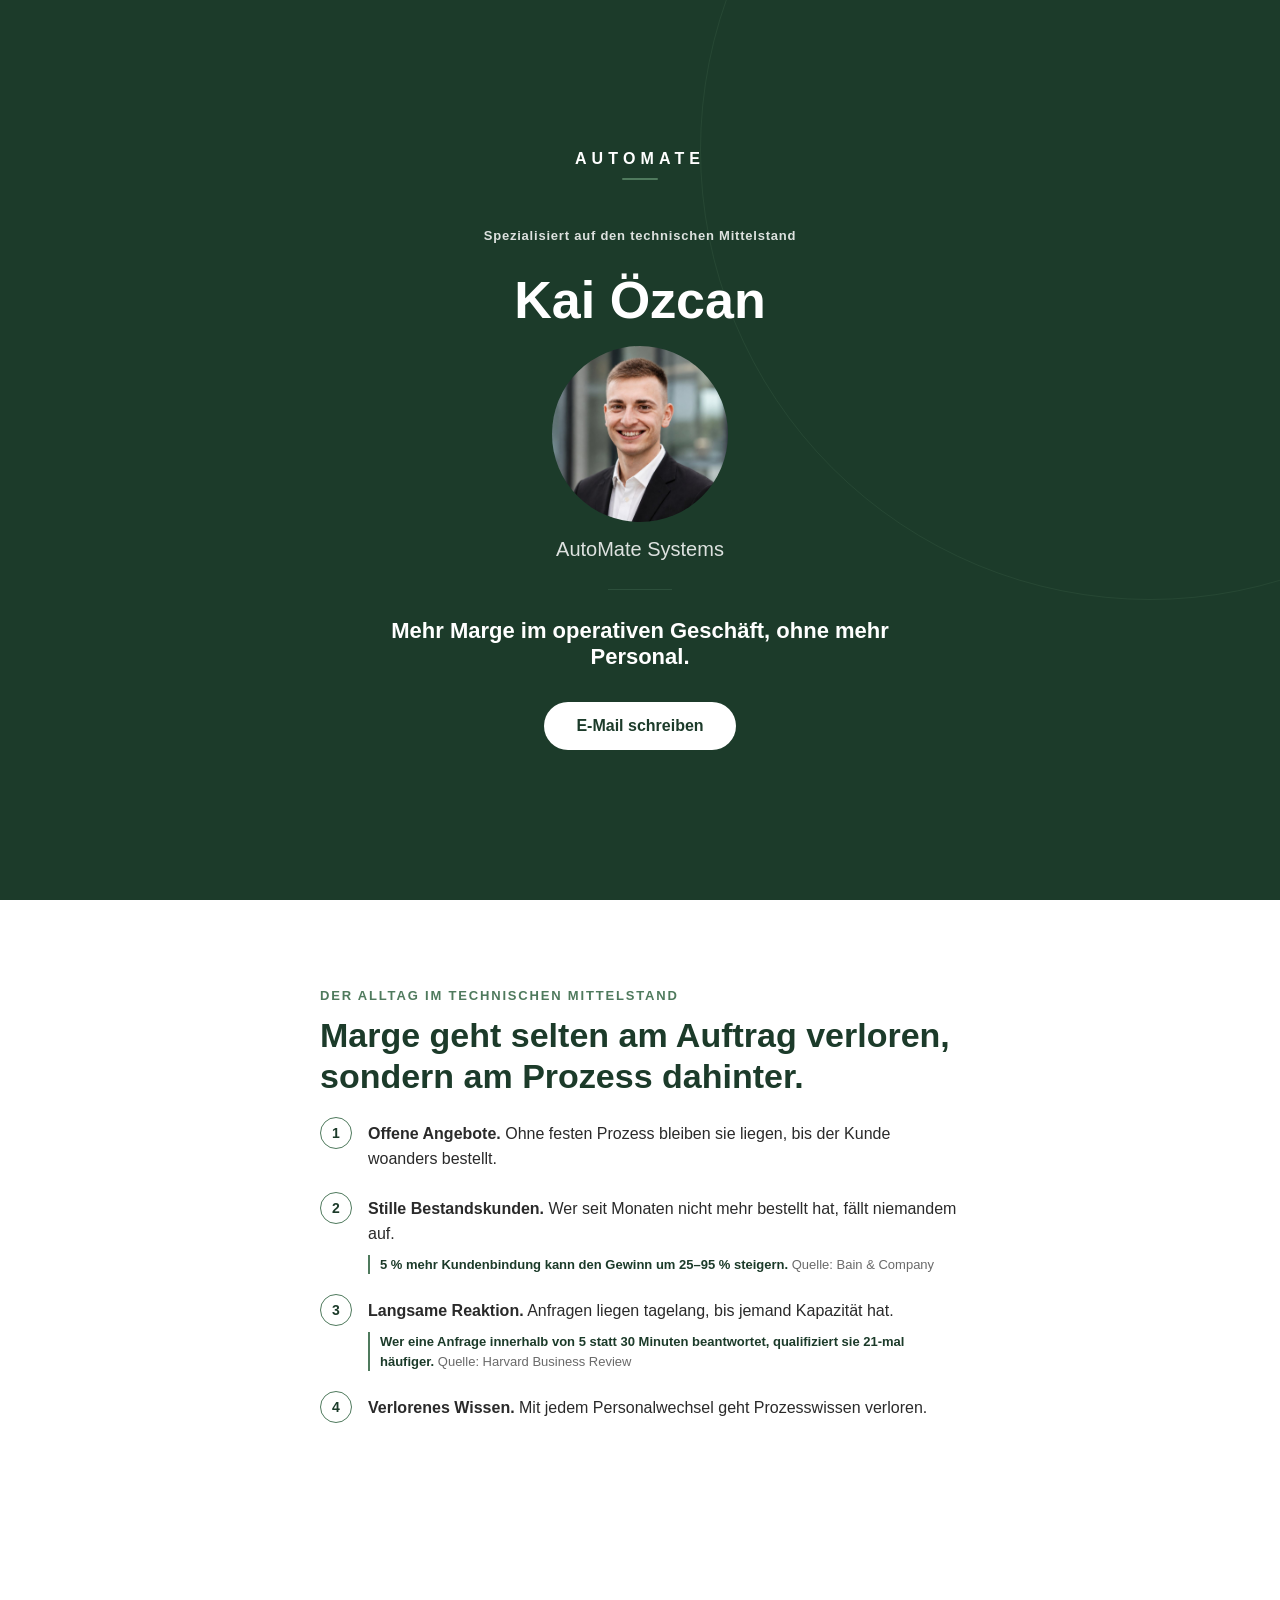
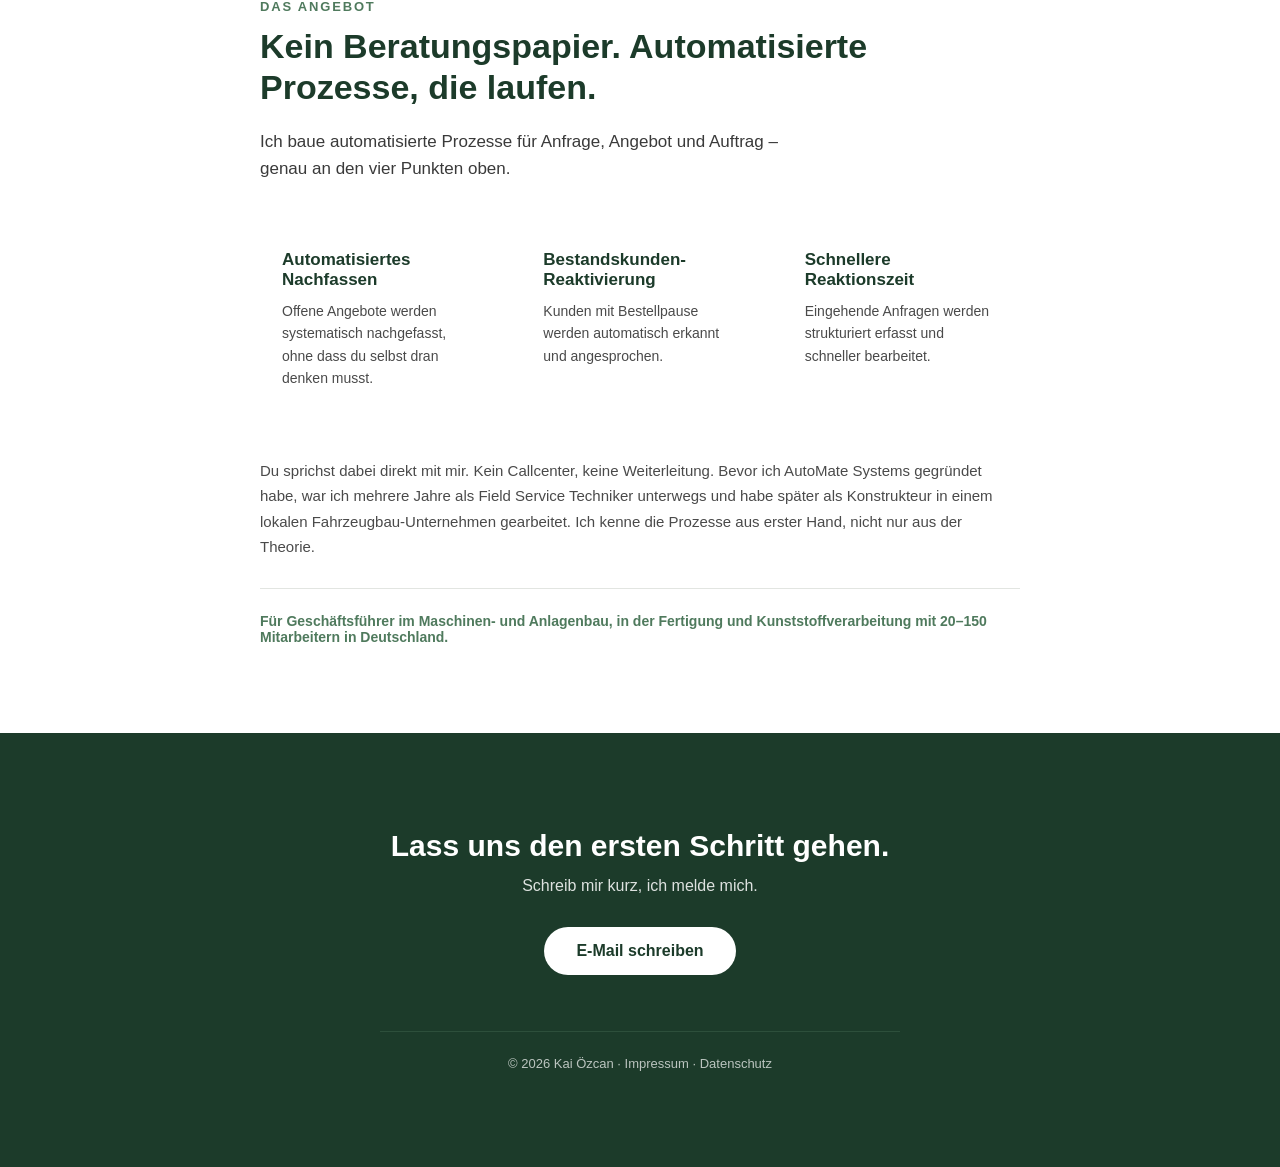
==== index.html @ d3dd34f7 "Add files via upload" ====
<!DOCTYPE html>
<html lang="de">
<head>
<meta charset="UTF-8">
<meta name="viewport" content="width=device-width, initial-scale=1.0">
<title>AutoMate Systems – Mehr Marge im operativen Geschäft, ohne mehr Personal</title>
<meta name="description" content="Automatisierte Anfrage- und Angebotsprozesse für den technischen Mittelstand. Mehr Aufträge aus Bestandskunden und Servicegeschäft, ohne zusätzliches Personal.">
<link rel="stylesheet" href="style.css">
</head>
<body>

  <section class="hero">
    <div class="ring" aria-hidden="true"></div>
    <div class="container">
      <div class="inner">
        <div class="logoBlock">
          <span class="logoText">AUTOMATE</span>
          <span class="logoLine"></span>
        </div>

        <p class="heroEyebrow">Spezialisiert auf den technischen Mittelstand</p>

        <div class="profileBlock">
          <h1 class="name">Kai Özcan</h1>
          <img class="photo" src="assets/kai-oezcan.jpg" alt="Kai Özcan">
          <p class="role">AutoMate Systems</p>
        </div>

        <div class="divider" aria-hidden="true"></div>

        <div class="claimBlock">
          <h2 class="claimTitle">Mehr Marge im operativen Geschäft, ohne mehr Personal.</h2>
        </div>

        <div class="ctaRow">
          <a class="btn" href="mailto:kai@automate-systems.de">E-Mail schreiben</a>
        </div>
      </div>
    </div>
    <span class="scrollCue" aria-hidden="true"></span>
  </section>

  <section class="section section-light reveal">
    <div class="sectionInner narrow">
      <p class="eyebrow">Der Alltag im technischen Mittelstand</p>
      <h2 class="sectionTitle">Marge geht selten am Auftrag verloren, sondern am Prozess dahinter.</h2>
      <ul class="painList">
        <li class="painItem">
          <span class="painNum" aria-hidden="true">1</span>
          <span class="painText"><strong>Offene Angebote.</strong> Ohne festen Prozess bleiben sie liegen, bis der Kunde woanders bestellt.</span>
        </li>
        <li class="painItem">
          <span class="painNum" aria-hidden="true">2</span>
          <span class="painText">
            <strong>Stille Bestandskunden.</strong> Wer seit Monaten nicht mehr bestellt hat, fällt niemandem auf.
            <span class="painStat">5 % mehr Kundenbindung kann den Gewinn um 25–95 % steigern. <span class="painSource">Quelle: Bain &amp; Company</span></span>
          </span>
        </li>
        <li class="painItem">
          <span class="painNum" aria-hidden="true">3</span>
          <span class="painText">
            <strong>Langsame Reaktion.</strong> Anfragen liegen tagelang, bis jemand Kapazität hat.
            <span class="painStat">Wer eine Anfrage innerhalb von 5 statt 30 Minuten beantwortet, qualifiziert sie 21-mal häufiger. <span class="painSource">Quelle: Harvard Business Review</span></span>
          </span>
        </li>
        <li class="painItem">
          <span class="painNum" aria-hidden="true">4</span>
          <span class="painText"><strong>Verlorenes Wissen.</strong> Mit jedem Personalwechsel geht Prozesswissen verloren.</span>
        </li>
      </ul>
    </div>
  </section>

  <section class="section section-white reveal">
    <div class="sectionInner">
      <p class="eyebrow">Das Angebot</p>
      <h2 class="sectionTitle">Kein Beratungspapier. Automatisierte Prozesse, die laufen.</h2>
      <p class="sectionIntro">Ich baue automatisierte Prozesse für Anfrage, Angebot und Auftrag – genau an den vier Punkten oben.</p>

      <div class="pillars">
        <div class="pillar">
          <h3 class="pillarTitle">Automatisiertes Nachfassen</h3>
          <p class="pillarText">Offene Angebote werden systematisch nachgefasst, ohne dass du selbst dran denken musst.</p>
        </div>
        <div class="pillar">
          <h3 class="pillarTitle">Bestandskunden-Reaktivierung</h3>
          <p class="pillarText">Kunden mit Bestellpause werden automatisch erkannt und angesprochen.</p>
        </div>
        <div class="pillar">
          <h3 class="pillarTitle">Schnellere Reaktionszeit</h3>
          <p class="pillarText">Eingehende Anfragen werden strukturiert erfasst und schneller bearbeitet.</p>
        </div>
      </div>

      <p class="aboutNote">Du sprichst dabei direkt mit mir. Kein Callcenter, keine Weiterleitung. Bevor ich AutoMate Systems gegründet habe, war ich mehrere Jahre als Field Service Techniker unterwegs und habe später als Konstrukteur in einem lokalen Fahrzeugbau-Unternehmen gearbeitet. Ich kenne die Prozesse aus erster Hand, nicht nur aus der Theorie.</p>

      <p class="qualifier">Für Geschäftsführer im Maschinen- und Anlagenbau, in der Fertigung und Kunststoffverarbeitung mit 20–150 Mitarbeitern in Deutschland.</p>
    </div>
  </section>

  <section class="closing reveal">
    <div class="closingInner">
      <h2 class="closingTitle">Lass uns den ersten Schritt gehen.</h2>
      <p class="closingText">Schreib mir kurz, ich melde mich.</p>
      <div class="ctaRow">
        <a class="btn" href="mailto:kai@automate-systems.de">E-Mail schreiben</a>
      </div>
      <div class="siteFooter">
        © 2026 Kai Özcan · <a href="impressum/">Impressum</a> · <a href="datenschutz/">Datenschutz</a>
      </div>
    </div>
  </section>

  <script>
    (function () {
      var els = document.querySelectorAll('.reveal');
      if (!('IntersectionObserver' in window) || !els.length) {
        els.forEach(function (el) { el.classList.add('is-visible'); });
        return;
      }
      var observer = new IntersectionObserver(function (entries) {
        entries.forEach(function (entry) {
          if (entry.isIntersecting) {
            entry.target.classList.add('is-visible');
            observer.unobserve(entry.target);
          }
        });
      }, { threshold: 0.15 });
      els.forEach(function (el) { observer.observe(el); });
    })();
  </script>
</body>
</html>
---- style.css ----
:root {
  --key1: #1C3B2A;
  --key2: #4F7A5D;
  --white: #FFFFFF;
  --role: #FFFFFFD9;
  --muted: #FFFFFFB3;
  --font: Arial, "Helvetica Neue", Helvetica, sans-serif;
}

* { box-sizing: border-box; }

body {
  margin: 0;
  font-family: var(--font);
  color: var(--key1);
  background: var(--white);
}

a { color: inherit; }

/* ---------- Hero (formerly .card) ---------- */
.hero {
  position: relative;
  width: 100%;
  min-height: 100vh;
  display: flex;
  flex-direction: column;
  justify-content: center;
  align-items: center;
  overflow: hidden;
  padding: 96px 24px;
  background: var(--key1);
}
.ring {
  position: absolute;
  width: 900px;
  height: 900px;
  border-radius: 50%;
  border: 1.5px solid #4F7A5D33;
  top: -300px;
  right: -320px;
  pointer-events: none;
}
.container {
  position: relative;
  width: 100%;
  max-width: 520px;
  margin: 0 auto;
  z-index: 1;
}
.inner {
  display: flex;
  flex-direction: column;
  align-items: center;
  text-align: center;
  gap: 28px;
  opacity: 0;
  transform: translateY(16px);
  animation: cardIn 0.6s ease-out forwards;
}
@keyframes cardIn {
  to { opacity: 1; transform: translateY(0); }
}
@media (prefers-reduced-motion: reduce) {
  .inner { animation: none; opacity: 1; transform: none; }
}
.logoBlock {
  display: flex;
  flex-direction: column;
  align-items: center;
  gap: 10px;
}
.logoText {
  font-weight: 700;
  font-size: 16px;
  letter-spacing: 0.32em;
  color: var(--white);
}
.logoLine {
  width: 36px;
  height: 2px;
  border-radius: 1px;
  background: var(--key2);
}
.heroEyebrow {
  margin: 20px 0 0;
  font-size: 13px;
  font-weight: 600;
  letter-spacing: 0.06em;
  color: var(--role);
}
.profileBlock {
  display: flex;
  flex-direction: column;
  align-items: center;
  gap: 16px;
}
.name {
  margin: 0;
  font-size: 52px;
  font-weight: 700;
  line-height: 1.15;
  color: var(--white);
}
.photo {
  width: 176px;
  height: 176px;
  border-radius: 50%;
  object-fit: cover;
}
.role {
  margin: 0;
  font-size: 20px;
  color: var(--role);
}
.divider {
  width: 64px;
  height: 1px;
  background: #4F7A5D55;
}
.claimBlock {
  display: flex;
  flex-direction: column;
  gap: 8px;
}
.claimTitle {
  margin: 0;
  font-size: 22px;
  font-weight: 700;
  color: var(--white);
}
.claimSub {
  margin: 0;
  font-size: 14px;
  color: var(--role);
}
.ctaRow {
  display: flex;
  gap: 14px;
  flex-wrap: wrap;
  justify-content: center;
  margin-top: 4px;
}
.btn {
  display: inline-flex;
  align-items: center;
  justify-content: center;
  gap: 8px;
  font-family: inherit;
  font-weight: 600;
  text-decoration: none;
  border-radius: 999px;
  cursor: pointer;
  padding: 15px 32px;
  font-size: 16px;
  background: var(--white);
  color: var(--key1);
  transition: opacity 0.15s ease, transform 0.15s ease;
}
.btn:hover { opacity: 0.9; transform: translateY(-1px); }

.footerRow {
  display: flex;
  align-items: center;
  gap: 8px;
  margin-top: 8px;
  flex-wrap: wrap;
  justify-content: center;
}
.footerDot { color: #FFFFFF66; font-size: 12px; }
.footerLink {
  font-size: 14px;
  color: var(--muted);
  text-decoration: none;
  letter-spacing: 0.02em;
}
.footerLink:hover { color: var(--white); text-decoration: underline; }

@media (max-width: 480px) {
  .ctaRow { flex-direction: column; width: 100%; }
  .ctaRow > * { width: 100%; }
  .photo { width: 140px; height: 140px; }
  .name { font-size: 38px; }
}

/* ---------- Scroll cue ---------- */
  position: absolute;
  bottom: 28px;
  left: 50%;
  transform: translateX(-50%);
  width: 20px;
  height: 20px;
  border-right: 2px solid #FFFFFF66;
  border-bottom: 2px solid #FFFFFF66;
  transform: translateX(-50%) rotate(45deg);
  animation: bounce 1.8s ease-in-out infinite;
}
@keyframes bounce {
  0%, 100% { margin-top: 0; }
  50% { margin-top: 10px; }
}
@media (prefers-reduced-motion: reduce) {
  .scrollCue { animation: none; }
}

/* ---------- Generic content section ---------- */
.section {
  padding: 88px 24px;
}
.section-light { background: var(--light); }
.section-white { background: var(--white); }
.sectionInner {
  max-width: 760px;
  margin: 0 auto;
}
.sectionInner.narrow { max-width: 640px; }
.eyebrow {
  font-size: 13px;
  font-weight: 700;
  letter-spacing: 0.14em;
  text-transform: uppercase;
  color: var(--key2);
  margin: 0 0 12px;
}
.sectionTitle {
  font-size: 34px;
  font-weight: 700;
  line-height: 1.2;
  color: var(--key1);
  margin: 0 0 20px;
}
.sectionIntro {
  font-size: 17px;
  line-height: 1.6;
  color: #3A3A3A;
  margin: 0 0 40px;
  max-width: 560px;
}

/* ---------- Pain list ---------- */
.painList {
  list-style: none;
  margin: 0;
  padding: 0;
  display: flex;
  flex-direction: column;
  gap: 20px;
}
.painItem {
  display: flex;
  align-items: flex-start;
  gap: 16px;
}
.painNum {
  flex: none;
  width: 32px;
  height: 32px;
  border-radius: 50%;
  border: 1.5px solid var(--key2);
  color: var(--key1);
  font-weight: 700;
  font-size: 14px;
  display: flex;
  align-items: center;
  justify-content: center;
}
.painText {
  font-size: 16px;
  line-height: 1.6;
  color: #2A2A2A;
  padding-top: 4px;
}
.painStat {
  display: block;
  margin-top: 8px;
  font-size: 13px;
  line-height: 1.5;
  color: var(--key1);
  font-weight: 600;
  border-left: 2px solid var(--key2);
  padding-left: 10px;
}
.painSource {
  font-weight: 400;
  color: #6A6A6A;
}

/* ---------- Pillars (offer) ---------- */
.pillars {
  display: grid;
  grid-template-columns: repeat(3, 1fr);
  gap: 24px;
  margin-bottom: 40px;
}
.pillar {
  background: var(--light);
  border-radius: 12px;
  padding: 28px 22px;
}
.pillarTitle {
  font-size: 17px;
  font-weight: 700;
  color: var(--key1);
  margin: 0 0 10px;
}
.pillarText {
  font-size: 14px;
  line-height: 1.6;
  color: #4A4A4A;
  margin: 0;
}
.aboutNote {
  font-size: 15px;
  line-height: 1.7;
  color: #4A4A4A;
  margin: 0 0 28px;
}
.qualifier {
  font-size: 14px;
  color: var(--key2);
  font-weight: 600;
  border-top: 1px solid #E2E5E1;
  padding-top: 24px;
  margin: 0;
}

/* ---------- Closing / contact ---------- */
.closing {
  background: var(--key1);
  padding: 96px 24px;
  text-align: center;
}
.closingInner {
  max-width: 520px;
  margin: 0 auto;
}
.closingTitle {
  font-size: 30px;
  font-weight: 700;
  color: var(--white);
  margin: 0 0 14px;
}
.closingText {
  font-size: 16px;
  color: var(--role);
  margin: 0 0 32px;
}
.siteFooter {
  margin-top: 56px;
  padding-top: 24px;
  border-top: 1px solid #4F7A5D55;
  font-size: 13px;
  color: var(--muted);
}
.siteFooter a { color: var(--muted); text-decoration: none; }
.siteFooter a:hover { color: var(--white); text-decoration: underline; }

/* ---------- Scroll reveal ---------- */
.reveal {
  opacity: 0;
  transform: translateY(24px);
  transition: opacity 0.6s ease-out, transform 0.6s ease-out;
}
.reveal.is-visible {
  opacity: 1;
  transform: translateY(0);
}
@media (prefers-reduced-motion: reduce) {
  .reveal { opacity: 1; transform: none; transition: none; }
}

@media (max-width: 720px) {
  .pillars { grid-template-columns: 1fr; }
}
@media (max-width: 480px) {
  .hero { padding: 64px 20px; }
  .section { padding: 64px 20px; }
  .closing { padding: 72px 20px; }
  .sectionTitle { font-size: 26px; }
  .closingTitle { font-size: 24px; }
}
.legalPage {
  max-width: 720px;
  margin: 0 auto;
  padding: 64px 24px 96px;
}
.legalBack {
  display: inline-flex;
  align-items: center;
  gap: 6px;
  font-size: 14px;
  color: var(--key2);
  text-decoration: none;
  margin-bottom: 40px;
}
.legalBack:hover { text-decoration: underline; }
.legalLogo {
  font-weight: 700;
  font-size: 14px;
  letter-spacing: 0.28em;
  color: var(--key1);
  margin-bottom: 48px;
}
.legalPage h1 {
  font-size: 32px;
  color: var(--key1);
  margin: 0 0 32px;
}
.legalPage h2 {
  font-size: 18px;
  color: var(--key1);
  margin: 40px 0 12px;
}
.legalPage p, .legalPage li {
  font-size: 15px;
  line-height: 1.7;
  color: #2A2A2A;
}
.legalPage a.inline { color: var(--key2); }
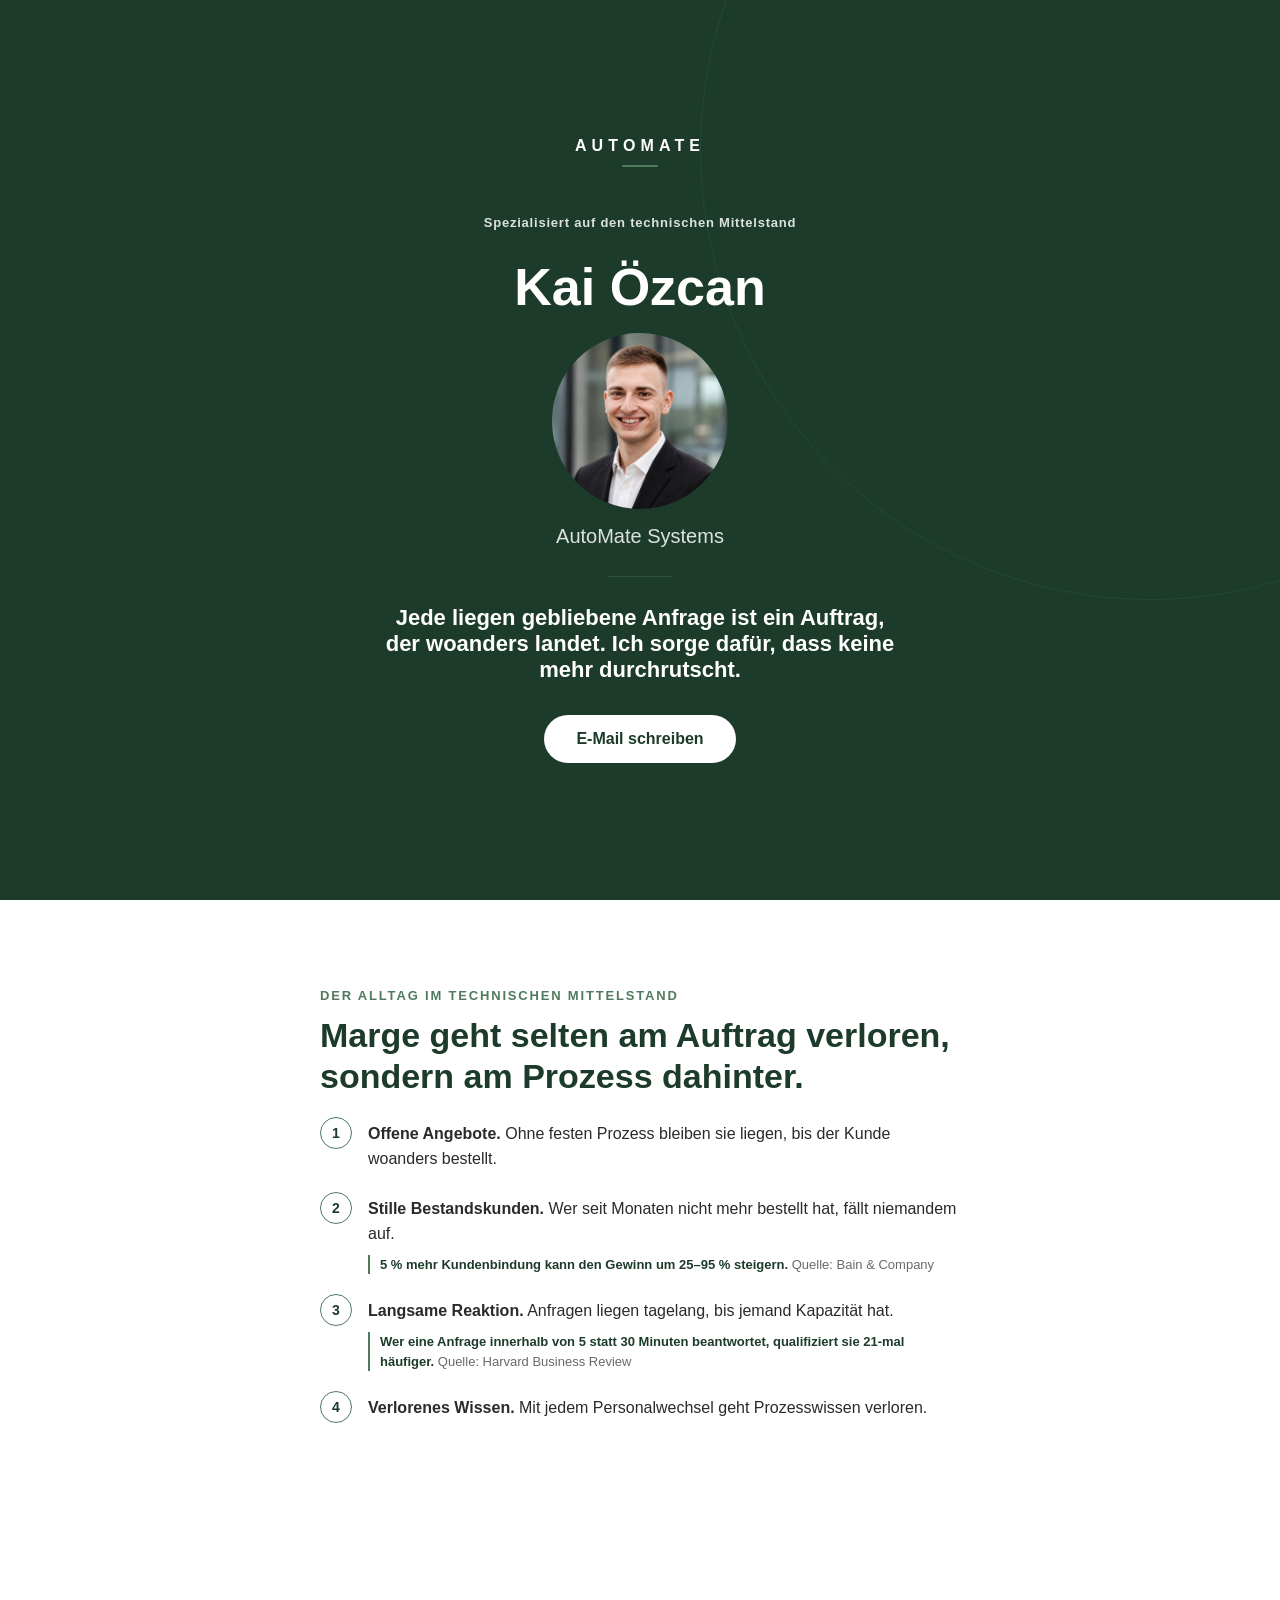
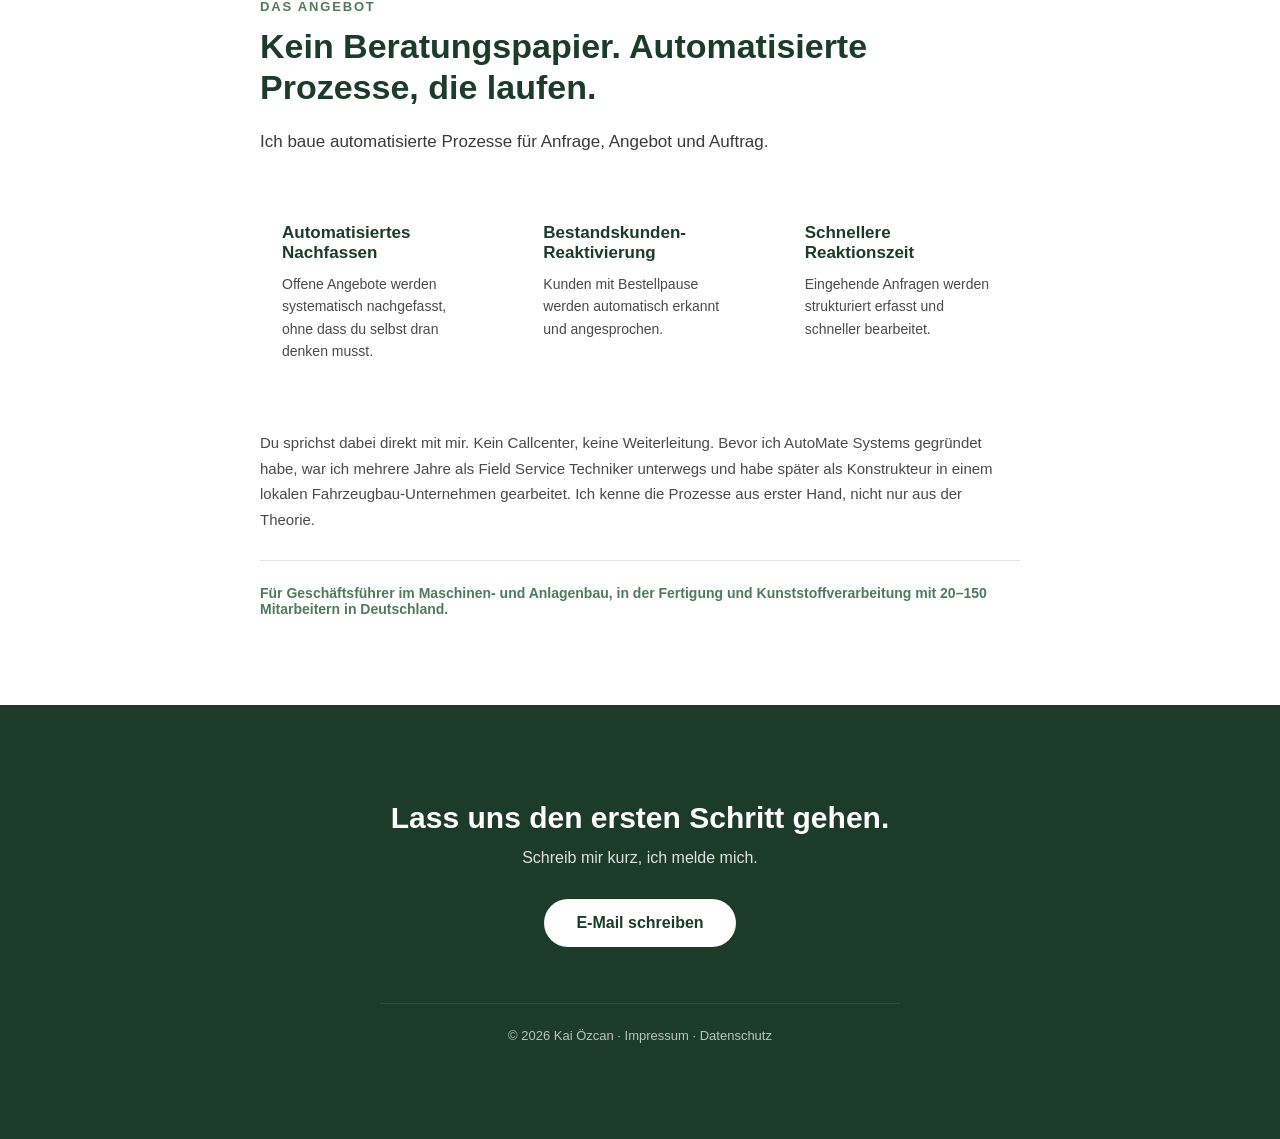
==== commit 6e46159c: "Add files via upload" ====
--- a/index.html
+++ b/index.html
@@ -29,7 +29,7 @@
         <div class="divider" aria-hidden="true"></div>
 
         <div class="claimBlock">
-          <h2 class="claimTitle">Mehr Marge im operativen Geschäft, ohne mehr Personal.</h2>
+          <h2 class="claimTitle">Jede liegen gebliebene Anfrage ist ein Auftrag, der woanders landet. Ich sorge dafür, dass keine mehr durchrutscht.</h2>
         </div>
 
         <div class="ctaRow">
@@ -75,7 +75,7 @@
     <div class="sectionInner">
       <p class="eyebrow">Das Angebot</p>
       <h2 class="sectionTitle">Kein Beratungspapier. Automatisierte Prozesse, die laufen.</h2>
-      <p class="sectionIntro">Ich baue automatisierte Prozesse für Anfrage, Angebot und Auftrag – genau an den vier Punkten oben.</p>
+      <p class="sectionIntro">Ich baue automatisierte Prozesse für Anfrage, Angebot und Auftrag.</p>
 
       <div class="pillars">
         <div class="pillar">
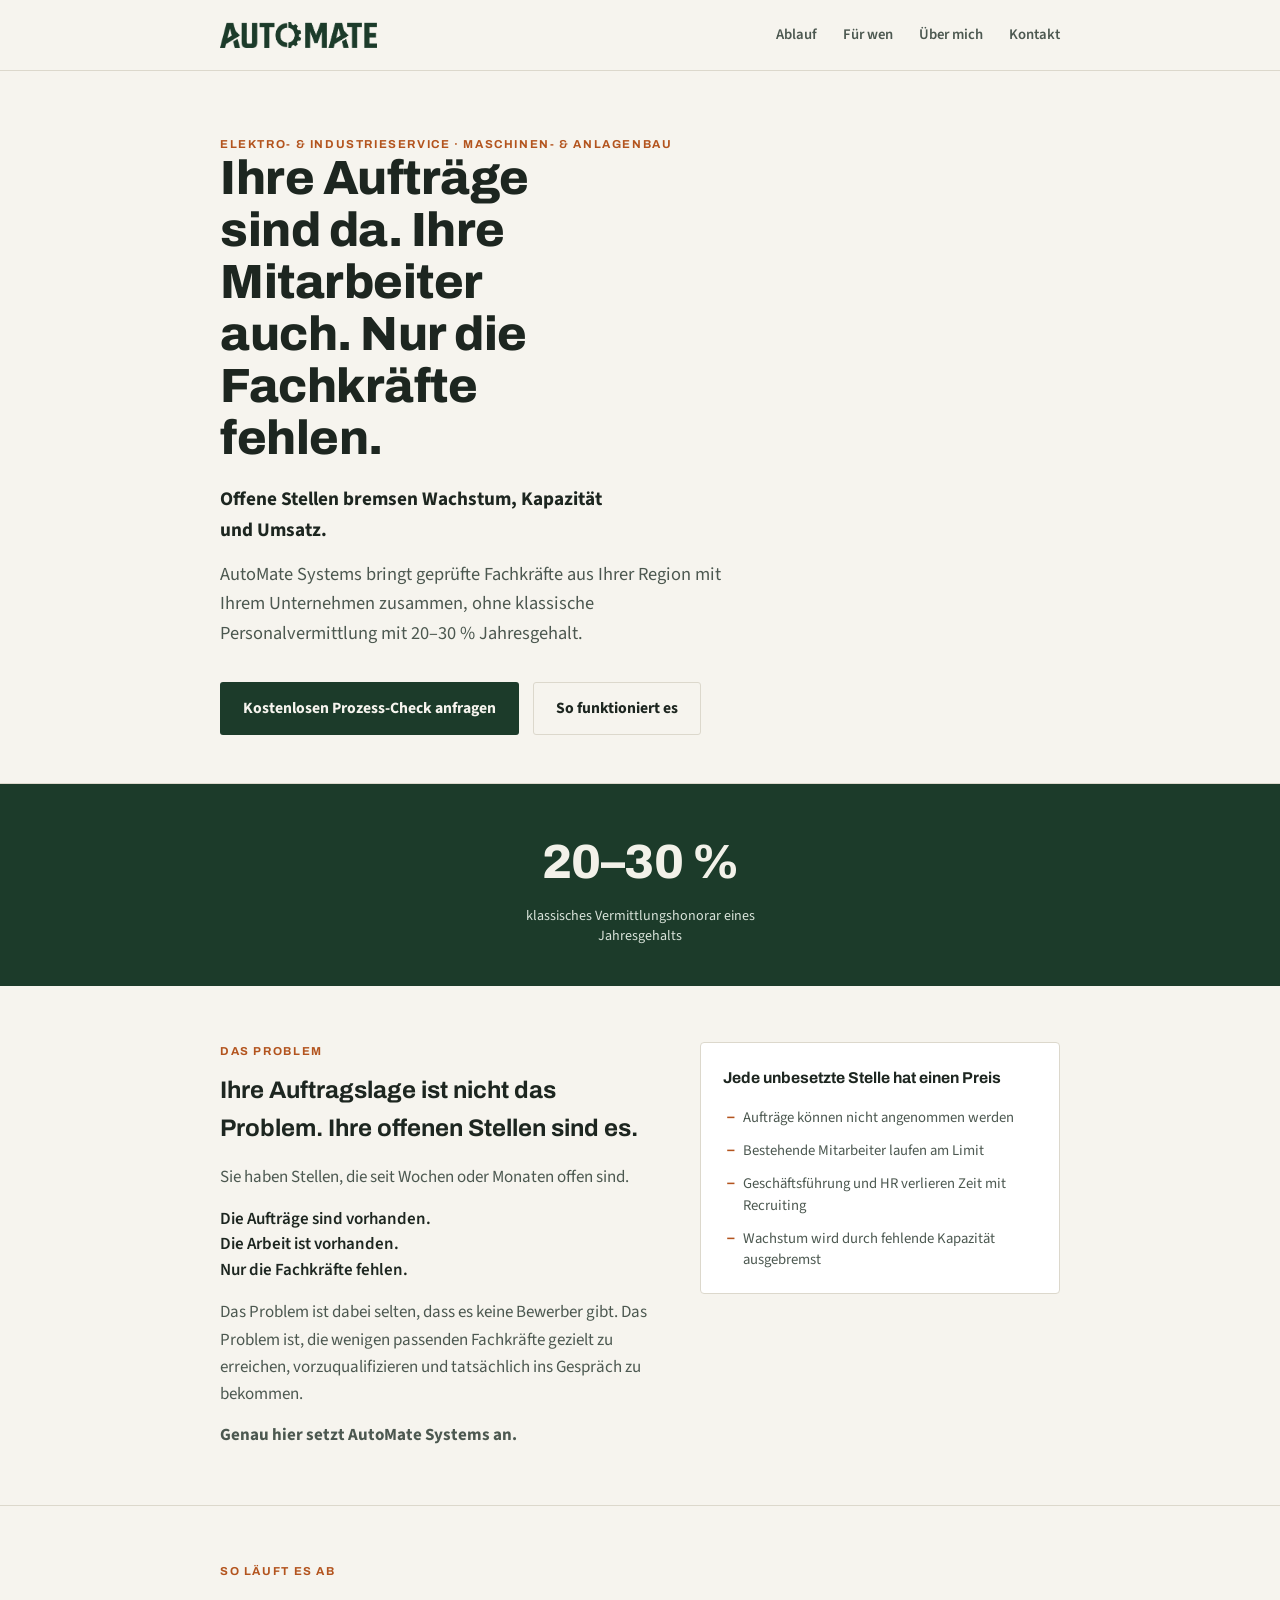
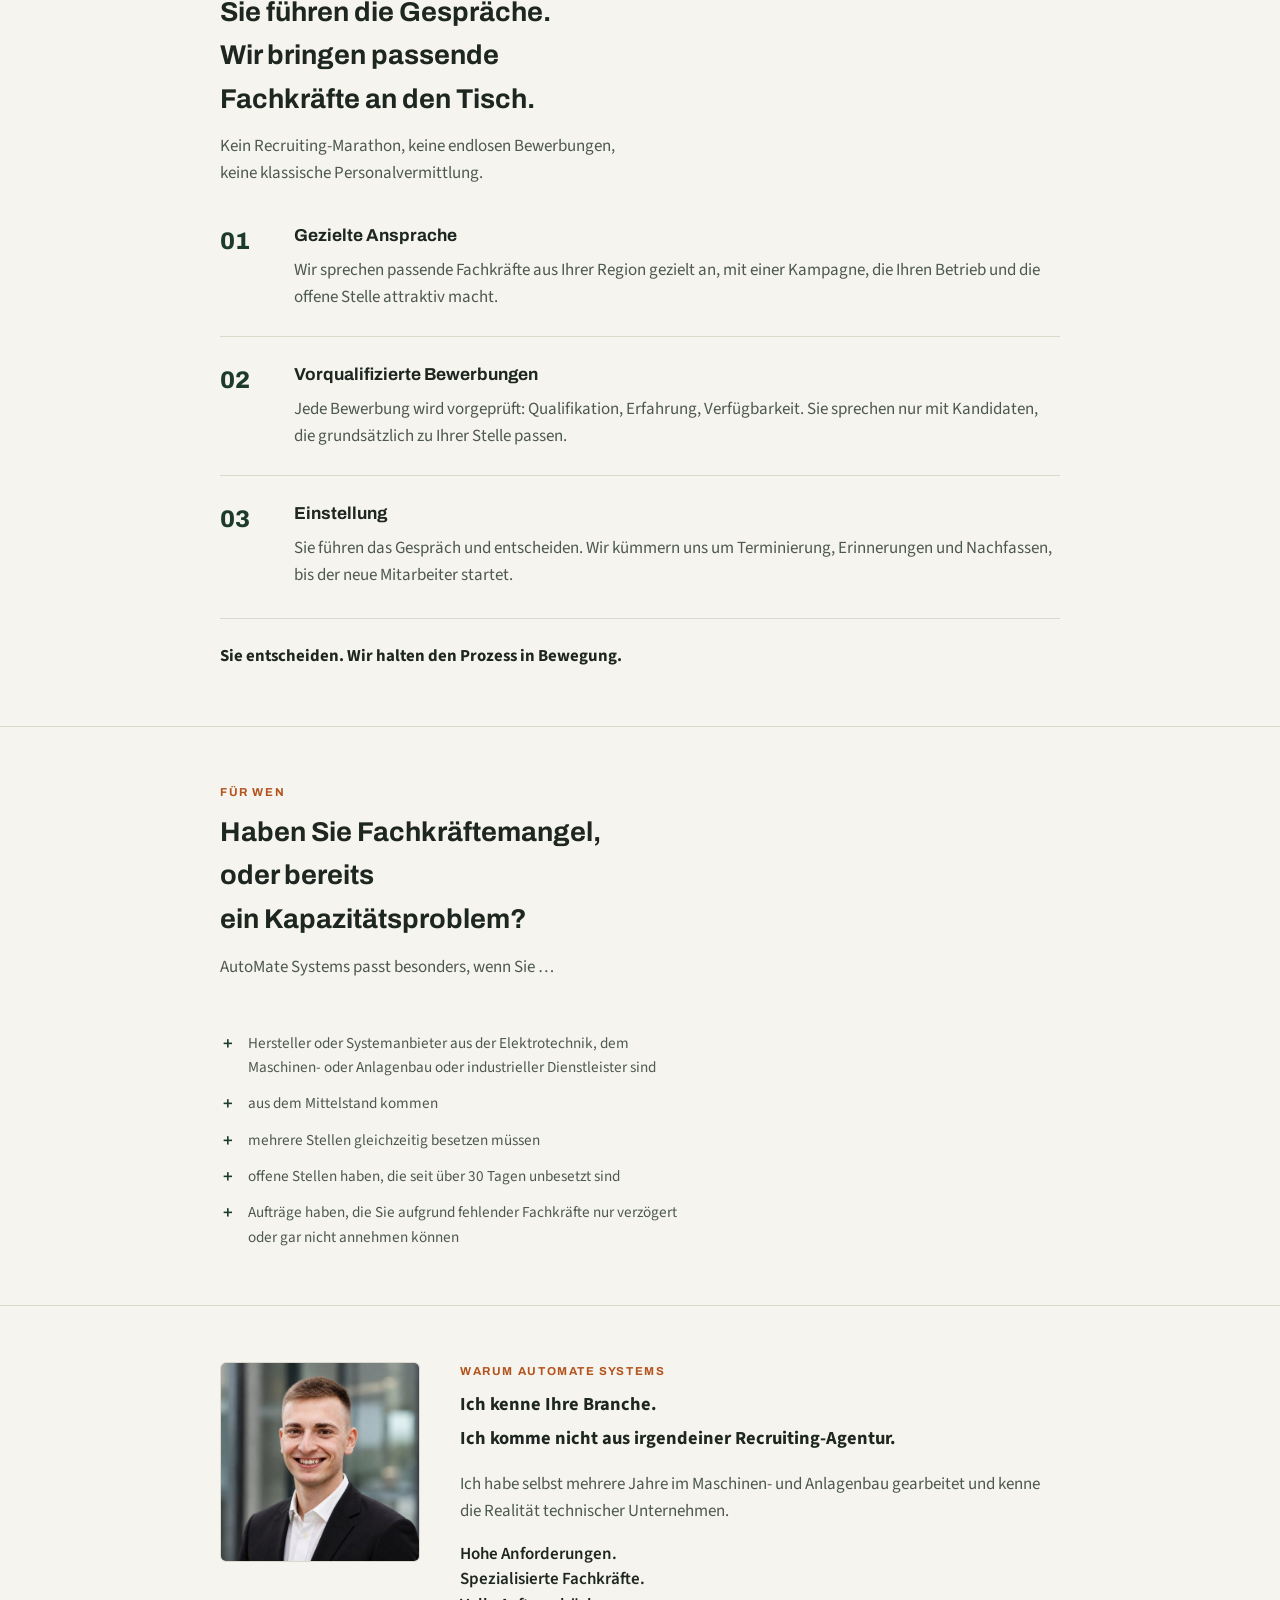
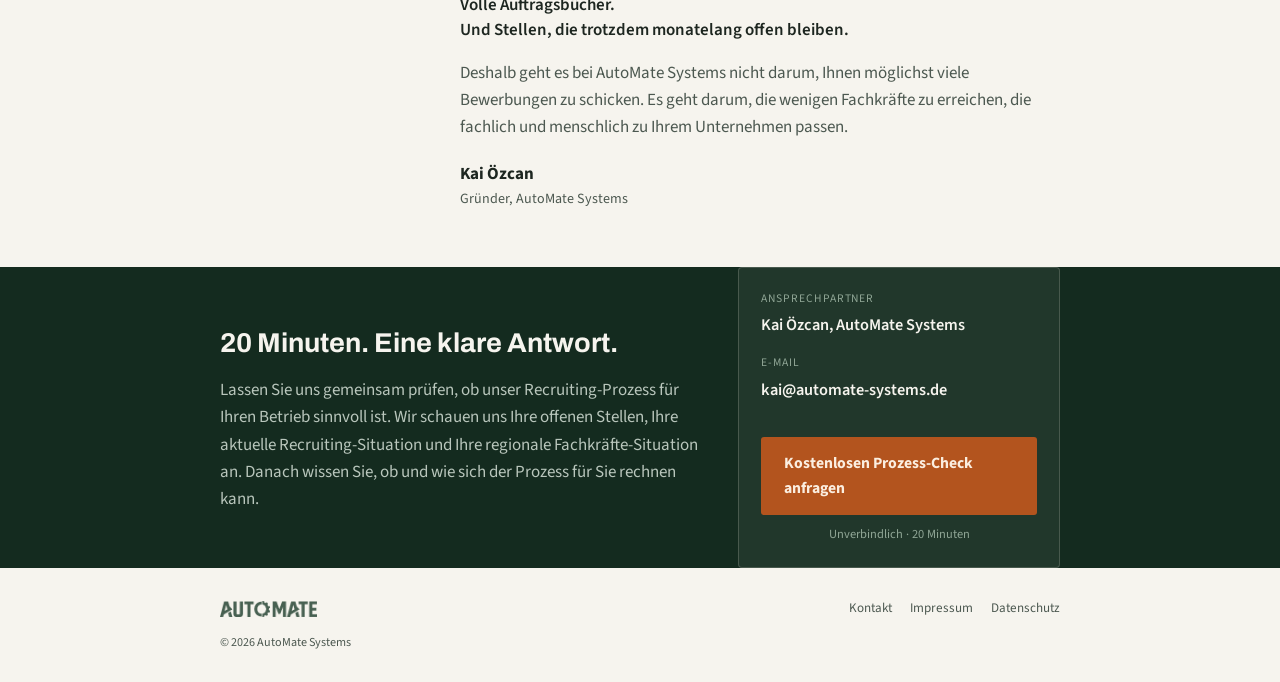
==== commit 8c729a93: "Add files via upload" ====
--- a/index.html
+++ b/index.html
@@ -1,133 +1,581 @@
-<!DOCTYPE html>
+<!doctype html>
 <html lang="de">
 <head>
-<meta charset="UTF-8">
-<meta name="viewport" content="width=device-width, initial-scale=1.0">
-<title>AutoMate Systems – Mehr Marge im operativen Geschäft, ohne mehr Personal</title>
-<meta name="description" content="Automatisierte Anfrage- und Angebotsprozesse für den technischen Mittelstand. Mehr Aufträge aus Bestandskunden und Servicegeschäft, ohne zusätzliches Personal.">
-<link rel="stylesheet" href="style.css">
+<meta charset="utf-8">
+<meta name="viewport" content="width=device-width, initial-scale=1, viewport-fit=cover">
+<title>AutoMate Systems · Recruiting ohne Personalvermittler</title>
+<meta name="description" content="Offene gewerbliche Stellen im Elektro-, Industrieservice- und Maschinenbau besetzen, ohne teure Personalvermittler.">
+<link rel="preconnect" href="https://fonts.googleapis.com">
+<link rel="preconnect" href="https://fonts.gstatic.com" crossorigin>
+<link href="https://fonts.googleapis.com/css2?family=Archivo:wght@500;600;700;800&family=Source+Sans+3:wght@400;500;600&display=swap" rel="stylesheet">
+<style>
+  :root{
+    --bg: #f6f4ee;
+    --bg-raised: #ffffff;
+    --ink: #1d2620;
+    --ink-soft: #4c5850;
+    --line: #dcd8cc;
+    --green: #1c3b2a;
+    --green-deep: #142b1f;
+    --green-tint: #e7ece5;
+    --rust: #b3541e;
+    --rust-tint: #f3e3d4;
+    color-scheme: light;
+  }
+  @media (prefers-color-scheme: dark){
+    :root:not([data-theme="light"]){
+      --bg: #121814;
+      --bg-raised: #182019;
+      --ink: #ece8dd;
+      --ink-soft: #b7c0b6;
+      --line: #2c352c;
+      --green: #6fae86;
+      --green-deep: #0d1712;
+      --green-tint: #1c2921;
+      --rust: #e08a4f;
+      --rust-tint: #2c2019;
+      color-scheme: dark;
+    }
+    :root:not([data-theme="light"]) .btn-primary{color:#0d1712;}
+  }
+  :root[data-theme="dark"]{
+    --bg: #121814;
+    --bg-raised: #182019;
+    --ink: #ece8dd;
+    --ink-soft: #b7c0b6;
+    --line: #2c352c;
+    --green: #6fae86;
+    --green-deep: #0d1712;
+    --green-tint: #1c2921;
+    --rust: #e08a4f;
+    --rust-tint: #2c2019;
+    color-scheme: dark;
+  }
+  :root[data-theme="dark"] .btn-primary{color:#0d1712;}
+
+  *{box-sizing:border-box;}
+  html,body{margin:0;padding:0;}
+  body{
+    background:var(--bg);
+    color:var(--ink);
+    font-family:"Source Sans 3", "Segoe UI", Arial, sans-serif;
+    font-size:17px;
+    line-height:1.6;
+    -webkit-font-smoothing:antialiased;
+  }
+  img{max-width:100%;display:block;}
+  h1,h2,h3{font-family:"Archivo","Segoe UI",Arial,sans-serif;text-wrap:balance;margin:0;color:var(--ink);}
+  p{margin:0;}
+  a{color:inherit;}
+  .wrap{max-width:880px;margin:0 auto;padding-inline:20px;}
+  .eyebrow{
+    font-family:"Archivo",sans-serif;
+    font-weight:700;
+    font-size:0.72rem;
+    letter-spacing:.14em;
+    text-transform:uppercase;
+    color:var(--rust);
+  }
+
+  /* header */
+  header{
+    padding-block:22px;
+    border-bottom:1px solid var(--line);
+  }
+  .header-row{
+    display:flex;
+    align-items:center;
+    justify-content:space-between;
+    gap:16px;
+    flex-wrap:wrap;
+  }
+  .logo-mark{height:26px;width:auto;}
+  .header-nav{
+    display:flex;
+    gap:26px;
+    font-size:0.92rem;
+    font-weight:600;
+  }
+  .header-nav a{text-decoration:none;color:var(--ink-soft);}
+  .header-nav a:hover{color:var(--green);}
+
+  /* hero */
+  .hero{padding-block:64px 48px;}
+  .hero-logo{height:34px;width:auto;margin-bottom:28px;}
+  .hero h1{
+    font-size:clamp(2rem, 4.6vw, 3rem);
+    font-weight:800;
+    line-height:1.08;
+    letter-spacing:-0.01em;
+    max-width:14ch;
+  }
+  .hero .subhead{
+    margin-top:20px;
+    max-width:40ch;
+    font-size:1.2rem;
+    font-weight:700;
+    color:var(--ink);
+  }
+  .hero .lede{
+    margin-top:14px;
+    max-width:56ch;
+    font-size:1.15rem;
+    color:var(--ink-soft);
+  }
+  .hero-cta{
+    margin-top:34px;
+    display:flex;
+    gap:14px;
+    flex-wrap:wrap;
+    align-items:center;
+  }
+  .btn{
+    display:inline-flex;
+    align-items:center;
+    gap:8px;
+    padding:13px 22px;
+    border-radius:3px;
+    font-weight:700;
+    font-size:0.98rem;
+    text-decoration:none;
+    border:1px solid transparent;
+  }
+  .btn-primary{background:var(--green);color:#f6f4ee;}
+  .btn-ghost{border-color:var(--line);color:var(--ink);}
+  .btn-ghost:hover{border-color:var(--green);}
+  .contact-line{font-size:0.9rem;color:var(--ink-soft);}
+
+  /* stat band */
+  .stat-band{
+    background:var(--green);
+    color:#f2f1e9;
+  }
+  .stat-band .wrap{
+    padding-block:36px;
+    display:grid;
+    grid-template-columns:repeat(3,1fr);
+    gap:28px;
+  }
+  .stat{border-left:2px solid rgba(246,244,238,.35);padding-left:18px;}
+  .stat .num{
+    font-family:"Archivo",sans-serif;
+    font-weight:800;
+    font-size:2.1rem;
+    font-variant-numeric:tabular-nums;
+    letter-spacing:-0.01em;
+  }
+  .stat .label{margin-top:6px;font-size:0.88rem;color:#d9e3da;line-height:1.4;}
+  .stat .src{margin-top:4px;font-size:0.72rem;color:#9db6a4;}
+  .stat-band.single .wrap{grid-template-columns:1fr;justify-items:center;text-align:center;padding-block:40px;}
+  .stat-band.single .stat{border-left:none;padding-left:0;}
+  .stat-band.single .num{font-size:3rem;}
+  .stat-band.single .label{max-width:34ch;}
+
+  /* section shell */
+  section{padding-block:56px;border-bottom:1px solid var(--line);}
+  section:last-of-type{border-bottom:none;}
+  .section-head{max-width:52ch;margin-bottom:34px;}
+  .section-head h2{font-size:1.7rem;font-weight:700;margin-top:10px;}
+  .section-head .lede{margin-top:12px;color:var(--ink-soft);}
+
+  /* problem */
+  .problem-grid{
+    display:grid;
+    grid-template-columns:1.1fr .9fr;
+    gap:40px;
+    align-items:start;
+  }
+  .problem-grid p{color:var(--ink-soft);margin-bottom:14px;}
+  .problem-grid p:last-child{margin-bottom:0;}
+  .cost-card{
+    background:var(--bg-raised);
+    border:1px solid var(--line);
+    border-radius:4px;
+    padding:22px;
+  }
+  .cost-card .cost-row{
+    display:flex;
+    justify-content:space-between;
+    gap:12px;
+    padding-block:12px;
+    border-bottom:1px solid var(--line);
+    font-size:0.94rem;
+  }
+  .cost-card .cost-row:first-of-type{padding-top:0;}
+  .cost-card .cost-row:last-of-type{border-bottom:none;padding-bottom:0;}
+  .cost-card .cost-row .v{font-weight:700;color:var(--rust);font-variant-numeric:tabular-nums;white-space:nowrap;}
+  .cost-card-head{font-family:"Archivo",sans-serif;font-weight:700;font-size:0.98rem;margin-bottom:16px;}
+  .consequence-list{list-style:none;margin:0;padding:0;display:flex;flex-direction:column;gap:12px;}
+  .consequence-list li{position:relative;padding-left:20px;font-size:0.92rem;color:var(--ink-soft);line-height:1.45;}
+  .consequence-list li::before{content:"－";position:absolute;left:0;top:0;color:var(--rust);font-weight:700;}
+  .problem-grid p.stanza,
+  .founder-copy p.stanza{margin-top:16px;margin-bottom:16px;font-weight:600;color:var(--ink);line-height:1.5;}
+
+  /* process */
+  .steps{display:flex;flex-direction:column;gap:0;}
+  .step{
+    display:grid;
+    grid-template-columns:56px 1fr;
+    gap:18px;
+    padding-block:24px;
+    border-top:1px solid var(--line);
+  }
+  .step:first-child{border-top:none;padding-top:0;}
+  .step:last-child{padding-bottom:0;}
+  .step .n{
+    font-family:"Archivo",sans-serif;
+    font-weight:800;
+    font-size:1.5rem;
+    color:var(--green);
+    font-variant-numeric:tabular-nums;
+  }
+  .step h3{font-size:1.08rem;font-weight:700;}
+  .step p{margin-top:8px;color:var(--ink-soft);}
+  .step-close{
+    margin-top:28px;
+    padding-top:24px;
+    border-top:1px solid var(--line);
+    font-weight:700;
+    font-size:1.05rem;
+  }
+
+  /* fit checklist */
+  .fit-grid{
+    display:grid;
+    grid-template-columns:1fr;
+    gap:32px;
+  }
+  .fit-grid .fit-card{max-width:60ch;}
+  .fit-card h3{
+    font-size:0.82rem;
+    font-weight:700;
+    letter-spacing:.08em;
+    text-transform:uppercase;
+  }
+  .fit-card.yes h3{color:var(--green);}
+  .fit-card.no h3{color:var(--ink-soft);}
+  .fit-list{list-style:none;margin:16px 0 0;padding:0;display:flex;flex-direction:column;gap:12px;}
+  .fit-list li{
+    display:flex;
+    gap:10px;
+    font-size:0.95rem;
+    color:var(--ink-soft);
+  }
+  .fit-list .mark{
+    font-family:"Archivo",sans-serif;
+    font-weight:800;
+    flex-shrink:0;
+    width:18px;
+  }
+  .fit-card.yes .mark{color:var(--green);}
+  .fit-card.no .mark{color:var(--rust);}
+
+  /* CTA */
+  /* founder */
+  .founder-grid{
+    display:grid;
+    grid-template-columns:200px 1fr;
+    gap:40px;
+    align-items:start;
+  }
+  .founder-photo{
+    width:200px;
+    height:200px;
+    border-radius:6px;
+    overflow:hidden;
+    border:1px solid var(--line);
+  }
+  .founder-photo img{width:100%;height:100%;object-fit:cover;display:block;}
+  .founder-copy p{color:var(--ink-soft);margin-bottom:14px;}
+  .founder-copy p:last-child{margin-bottom:0;}
+  .founder-copy .lead-line{
+    color:var(--ink);
+    font-weight:700;
+    font-size:1.15rem;
+    margin-bottom:6px;
+  }
+  .founder-copy .lead-line + .lead-line{margin-top:-2px;margin-bottom:18px;}
+  .founder-copy .name{
+    margin-top:20px;
+    font-weight:700;
+    color:var(--ink);
+  }
+  .founder-copy .role{color:var(--ink-soft);font-size:0.88rem;}
+  @media (max-width:640px){
+    .founder-grid{grid-template-columns:1fr;}
+    .founder-photo{width:132px;height:132px;}
+  }
+
+  .cta-section{
+    background:var(--green-deep);
+    color:#eef2ec;
+    border-bottom:none;
+  }
+  .cta-section .wrap{
+    display:grid;
+    grid-template-columns:1.2fr .8fr;
+    gap:36px;
+    align-items:center;
+  }
+  .cta-section h2{color:#f6f4ee;font-size:1.7rem;font-weight:700;}
+  .cta-section p{color:#b9c6bc;margin-top:12px;}
+  .cta-box{
+    background:rgba(246,244,238,.06);
+    border:1px solid rgba(246,244,238,.18);
+    border-radius:4px;
+    padding:22px;
+  }
+  .cta-box .row{display:flex;flex-direction:column;gap:4px;margin-bottom:16px;}
+  .cta-box .row:last-of-type{margin-bottom:0;}
+  .cta-box .k{font-size:0.72rem;letter-spacing:.08em;text-transform:uppercase;color:#8fa595;}
+  .cta-box .v{font-size:1.02rem;font-weight:600;color:#f6f4ee;}
+  .cta-section .btn-primary{margin-top:18px;width:100%;justify-content:center;background:var(--rust);color:#fbeee0;}
+  .cta-sub{margin-top:10px;text-align:center;font-size:0.78rem;color:#8fa595;}
+
+  /* footer */
+  footer{padding-block:30px;}
+  footer .wrap{
+    display:flex;
+    justify-content:space-between;
+    align-items:center;
+    gap:16px;
+    flex-wrap:wrap;
+    font-size:0.82rem;
+    color:var(--ink-soft);
+  }
+  footer .foot-logo{height:16px;width:auto;opacity:.8;}
+  footer nav{display:flex;gap:18px;}
+  footer nav a{text-decoration:none;}
+  footer nav a:hover{color:var(--green);}
+
+  @media (max-width:720px){
+    .problem-grid,.cta-section .wrap{grid-template-columns:1fr;}
+    .stat-band .wrap{grid-template-columns:1fr;gap:20px;}
+    .fit-grid{grid-template-columns:1fr;gap:24px;}
+    .header-nav{display:none;}
+  }
+
+  /* scroll-in animation */
+  .reveal{
+    opacity:0;
+    transform:translateY(18px);
+    transition:opacity .7s cubic-bezier(.2,.7,.3,1), transform .7s cubic-bezier(.2,.7,.3,1);
+    transition-delay:var(--reveal-delay, 0s);
+  }
+  .reveal.is-visible{opacity:1;transform:translateY(0);}
+  .stat-band .stat:nth-child(1){--reveal-delay:0s;}
+  .stat-band .stat:nth-child(2){--reveal-delay:.1s;}
+  .stat-band .stat:nth-child(3){--reveal-delay:.2s;}
+  .steps .step:nth-child(1){--reveal-delay:0s;}
+  .steps .step:nth-child(2){--reveal-delay:.12s;}
+  .steps .step:nth-child(3){--reveal-delay:.24s;}
+  .fit-grid .fit-card:nth-child(1){--reveal-delay:0s;}
+  .fit-grid .fit-card:nth-child(2){--reveal-delay:.12s;}
+  .hero h1{transition:opacity .8s ease, transform .8s ease;}
+  @media (prefers-reduced-motion: reduce){
+    .reveal{transition:none;opacity:1;transform:none;}
+  }
+</style>
 </head>
 <body>
 
-  <section class="hero">
-    <div class="ring" aria-hidden="true"></div>
-    <div class="container">
-      <div class="inner">
-        <div class="logoBlock">
-          <span class="logoText">AUTOMATE</span>
-          <span class="logoLine"></span>
+<header>
+  <div class="wrap header-row">
+    <img class="logo-mark" src="[data-uri]" alt="AutoMate Systems">
+    <nav class="header-nav">
+      <a href="#ansatz">Ablauf</a>
+      <a href="#fuer-wen">Für wen</a>
+      <a href="#ueber-mich">Über mich</a>
+      <a href="#kontakt">Kontakt</a>
+    </nav>
+  </div>
+</header>
+
+<section class="hero">
+  <div class="wrap">
+    <div class="eyebrow reveal hero-in" style="transition-delay:0s">Elektro- &amp; Industrieservice · Maschinen- &amp; Anlagenbau</div>
+    <h1 class="reveal hero-in" style="transition-delay:.08s">Ihre Aufträge sind da. Ihre Mitarbeiter auch. Nur die Fachkräfte fehlen.</h1>
+    <p class="subhead reveal hero-in" style="transition-delay:.14s">Offene Stellen bremsen Wachstum, Kapazität und Umsatz.</p>
+    <p class="lede reveal hero-in" style="transition-delay:.2s">AutoMate Systems bringt geprüfte Fachkräfte aus Ihrer Region mit Ihrem Unternehmen zusammen, ohne klassische Personalvermittlung mit 20–30 % Jahresgehalt.</p>
+    <div class="hero-cta reveal hero-in" style="transition-delay:.3s">
+      <a class="btn btn-primary" href="#kontakt">Kostenlosen Prozess-Check anfragen</a>
+      <a class="btn btn-ghost" href="#ansatz">So funktioniert es</a>
+    </div>
+  </div>
+</section>
+
+<div class="stat-band single">
+  <div class="wrap">
+    <div class="stat reveal">
+      <div class="num">20–30 %</div>
+      <div class="label">klassisches Vermittlungshonorar eines Jahresgehalts</div>
+    </div>
+  </div>
+</div>
+
+<section id="problem">
+  <div class="wrap">
+    <div class="problem-grid">
+      <div class="reveal">
+        <div class="eyebrow">Das Problem</div>
+        <h2 style="margin-top:10px;font-size:1.5rem;font-weight:700;">Ihre Auftragslage ist nicht das Problem. Ihre offenen Stellen sind es.</h2>
+        <p style="margin-top:16px;">Sie haben Stellen, die seit Wochen oder Monaten offen sind.</p>
+        <p class="stanza">Die Aufträge sind vorhanden.<br>Die Arbeit ist vorhanden.<br>Nur die Fachkräfte fehlen.</p>
+        <p>Das Problem ist dabei selten, dass es keine Bewerber gibt. Das Problem ist, die wenigen passenden Fachkräfte gezielt zu erreichen, vorzuqualifizieren und tatsächlich ins Gespräch zu bekommen.</p>
+        <p style="font-weight:700;">Genau hier setzt AutoMate Systems an.</p>
+      </div>
+      <div class="cost-card reveal" style="--reveal-delay:.1s">
+        <div class="cost-card-head">Jede unbesetzte Stelle hat einen Preis</div>
+        <ul class="consequence-list">
+          <li>Aufträge können nicht angenommen werden</li>
+          <li>Bestehende Mitarbeiter laufen am Limit</li>
+          <li>Geschäftsführung und HR verlieren Zeit mit Recruiting</li>
+          <li>Wachstum wird durch fehlende Kapazität ausgebremst</li>
+        </ul>
+      </div>
+    </div>
+  </div>
+</section>
+
+<section id="ansatz">
+  <div class="wrap">
+    <div class="section-head">
+      <div class="eyebrow">So läuft es ab</div>
+      <h2>Sie führen die Gespräche. Wir bringen passende Fachkräfte an den Tisch.</h2>
+      <p class="lede">Kein Recruiting-Marathon, keine endlosen Bewerbungen, keine klassische Personalvermittlung.</p>
+    </div>
+    <div class="steps">
+      <div class="step reveal">
+        <div class="n">01</div>
+        <div>
+          <h3>Gezielte Ansprache</h3>
+          <p>Wir sprechen passende Fachkräfte aus Ihrer Region gezielt an, mit einer Kampagne, die Ihren Betrieb und die offene Stelle attraktiv macht.</p>
         </div>
-
-        <p class="heroEyebrow">Spezialisiert auf den technischen Mittelstand</p>
-
-        <div class="profileBlock">
-          <h1 class="name">Kai Özcan</h1>
-          <img class="photo" src="assets/kai-oezcan.jpg" alt="Kai Özcan">
-          <p class="role">AutoMate Systems</p>
+      </div>
+      <div class="step reveal">
+        <div class="n">02</div>
+        <div>
+          <h3>Vorqualifizierte Bewerbungen</h3>
+          <p>Jede Bewerbung wird vorgeprüft: Qualifikation, Erfahrung, Verfügbarkeit. Sie sprechen nur mit Kandidaten, die grundsätzlich zu Ihrer Stelle passen.</p>
         </div>
-
-        <div class="divider" aria-hidden="true"></div>
-
-        <div class="claimBlock">
-          <h2 class="claimTitle">Jede liegen gebliebene Anfrage ist ein Auftrag, der woanders landet. Ich sorge dafür, dass keine mehr durchrutscht.</h2>
+      </div>
+      <div class="step reveal">
+        <div class="n">03</div>
+        <div>
+          <h3>Einstellung</h3>
+          <p>Sie führen das Gespräch und entscheiden. Wir kümmern uns um Terminierung, Erinnerungen und Nachfassen, bis der neue Mitarbeiter startet.</p>
         </div>
-
-        <div class="ctaRow">
-          <a class="btn" href="mailto:kai@automate-systems.de">E-Mail schreiben</a>
-        </div>
-      </div>
-    </div>
-    <span class="scrollCue" aria-hidden="true"></span>
-  </section>
-
-  <section class="section section-light reveal">
-    <div class="sectionInner narrow">
-      <p class="eyebrow">Der Alltag im technischen Mittelstand</p>
-      <h2 class="sectionTitle">Marge geht selten am Auftrag verloren, sondern am Prozess dahinter.</h2>
-      <ul class="painList">
-        <li class="painItem">
-          <span class="painNum" aria-hidden="true">1</span>
-          <span class="painText"><strong>Offene Angebote.</strong> Ohne festen Prozess bleiben sie liegen, bis der Kunde woanders bestellt.</span>
-        </li>
-        <li class="painItem">
-          <span class="painNum" aria-hidden="true">2</span>
-          <span class="painText">
-            <strong>Stille Bestandskunden.</strong> Wer seit Monaten nicht mehr bestellt hat, fällt niemandem auf.
-            <span class="painStat">5 % mehr Kundenbindung kann den Gewinn um 25–95 % steigern. <span class="painSource">Quelle: Bain &amp; Company</span></span>
-          </span>
-        </li>
-        <li class="painItem">
-          <span class="painNum" aria-hidden="true">3</span>
-          <span class="painText">
-            <strong>Langsame Reaktion.</strong> Anfragen liegen tagelang, bis jemand Kapazität hat.
-            <span class="painStat">Wer eine Anfrage innerhalb von 5 statt 30 Minuten beantwortet, qualifiziert sie 21-mal häufiger. <span class="painSource">Quelle: Harvard Business Review</span></span>
-          </span>
-        </li>
-        <li class="painItem">
-          <span class="painNum" aria-hidden="true">4</span>
-          <span class="painText"><strong>Verlorenes Wissen.</strong> Mit jedem Personalwechsel geht Prozesswissen verloren.</span>
-        </li>
-      </ul>
-    </div>
-  </section>
-
-  <section class="section section-white reveal">
-    <div class="sectionInner">
-      <p class="eyebrow">Das Angebot</p>
-      <h2 class="sectionTitle">Kein Beratungspapier. Automatisierte Prozesse, die laufen.</h2>
-      <p class="sectionIntro">Ich baue automatisierte Prozesse für Anfrage, Angebot und Auftrag.</p>
-
-      <div class="pillars">
-        <div class="pillar">
-          <h3 class="pillarTitle">Automatisiertes Nachfassen</h3>
-          <p class="pillarText">Offene Angebote werden systematisch nachgefasst, ohne dass du selbst dran denken musst.</p>
-        </div>
-        <div class="pillar">
-          <h3 class="pillarTitle">Bestandskunden-Reaktivierung</h3>
-          <p class="pillarText">Kunden mit Bestellpause werden automatisch erkannt und angesprochen.</p>
-        </div>
-        <div class="pillar">
-          <h3 class="pillarTitle">Schnellere Reaktionszeit</h3>
-          <p class="pillarText">Eingehende Anfragen werden strukturiert erfasst und schneller bearbeitet.</p>
-        </div>
-      </div>
-
-      <p class="aboutNote">Du sprichst dabei direkt mit mir. Kein Callcenter, keine Weiterleitung. Bevor ich AutoMate Systems gegründet habe, war ich mehrere Jahre als Field Service Techniker unterwegs und habe später als Konstrukteur in einem lokalen Fahrzeugbau-Unternehmen gearbeitet. Ich kenne die Prozesse aus erster Hand, nicht nur aus der Theorie.</p>
-
-      <p class="qualifier">Für Geschäftsführer im Maschinen- und Anlagenbau, in der Fertigung und Kunststoffverarbeitung mit 20–150 Mitarbeitern in Deutschland.</p>
-    </div>
-  </section>
-
-  <section class="closing reveal">
-    <div class="closingInner">
-      <h2 class="closingTitle">Lass uns den ersten Schritt gehen.</h2>
-      <p class="closingText">Schreib mir kurz, ich melde mich.</p>
-      <div class="ctaRow">
-        <a class="btn" href="mailto:kai@automate-systems.de">E-Mail schreiben</a>
-      </div>
-      <div class="siteFooter">
-        © 2026 Kai Özcan · <a href="impressum/">Impressum</a> · <a href="datenschutz/">Datenschutz</a>
-      </div>
-    </div>
-  </section>
-
-  <script>
-    (function () {
-      var els = document.querySelectorAll('.reveal');
-      if (!('IntersectionObserver' in window) || !els.length) {
-        els.forEach(function (el) { el.classList.add('is-visible'); });
-        return;
-      }
-      var observer = new IntersectionObserver(function (entries) {
-        entries.forEach(function (entry) {
-          if (entry.isIntersecting) {
-            entry.target.classList.add('is-visible');
-            observer.unobserve(entry.target);
-          }
+      </div>
+    </div>
+    <p class="step-close reveal">Sie entscheiden. Wir halten den Prozess in Bewegung.</p>
+  </div>
+</section>
+
+<section id="fuer-wen">
+  <div class="wrap">
+    <div class="section-head">
+      <div class="eyebrow">Für wen</div>
+      <h2>Haben Sie Fachkräftemangel, oder bereits ein Kapazitätsproblem?</h2>
+      <p class="lede">AutoMate Systems passt besonders, wenn Sie …</p>
+    </div>
+    <div class="fit-grid">
+      <div class="fit-card yes reveal">
+        <ul class="fit-list">
+          <li><span class="mark">＋</span>Hersteller oder Systemanbieter aus der Elektrotechnik, dem Maschinen- oder Anlagenbau oder industrieller Dienstleister sind</li>
+          <li><span class="mark">＋</span>aus dem Mittelstand kommen</li>
+          <li><span class="mark">＋</span>mehrere Stellen gleichzeitig besetzen müssen</li>
+          <li><span class="mark">＋</span>offene Stellen haben, die seit über 30 Tagen unbesetzt sind</li>
+          <li><span class="mark">＋</span>Aufträge haben, die Sie aufgrund fehlender Fachkräfte nur verzögert oder gar nicht annehmen können</li>
+        </ul>
+      </div>
+    </div>
+  </div>
+</section>
+
+<section id="ueber-mich">
+  <div class="wrap">
+    <div class="founder-grid">
+      <div class="founder-photo reveal">
+        <img src="[data-uri]" alt="Kai Özcan, Gründer von AutoMate Systems">
+      </div>
+      <div class="founder-copy reveal" style="--reveal-delay:.1s">
+        <div class="eyebrow">Warum AutoMate Systems</div>
+        <p class="lead-line" style="margin-top:10px;">Ich kenne Ihre Branche.</p>
+        <p class="lead-line">Ich komme nicht aus irgendeiner Recruiting-Agentur.</p>
+        <p>Ich habe selbst mehrere Jahre im Maschinen- und Anlagenbau gearbeitet und kenne die Realität technischer Unternehmen.</p>
+        <p class="stanza">Hohe Anforderungen.<br>Spezialisierte Fachkräfte.<br>Volle Auftragsbücher.<br>Und Stellen, die trotzdem monatelang offen bleiben.</p>
+        <p>Deshalb geht es bei AutoMate Systems nicht darum, Ihnen möglichst viele Bewerbungen zu schicken. Es geht darum, die wenigen Fachkräfte zu erreichen, die fachlich und menschlich zu Ihrem Unternehmen passen.</p>
+        <div class="name">Kai Özcan</div>
+        <div class="role">Gründer, AutoMate Systems</div>
+      </div>
+    </div>
+  </div>
+</section>
+
+<div class="cta-section">
+  <div class="wrap">
+    <div>
+      <h2>20 Minuten. Eine klare Antwort.</h2>
+      <p>Lassen Sie uns gemeinsam prüfen, ob unser Recruiting-Prozess für Ihren Betrieb sinnvoll ist. Wir schauen uns Ihre offenen Stellen, Ihre aktuelle Recruiting-Situation und Ihre regionale Fachkräfte-Situation an. Danach wissen Sie, ob und wie sich der Prozess für Sie rechnen kann.</p>
+    </div>
+    <div class="cta-box">
+      <div class="row">
+        <div class="k">Ansprechpartner</div>
+        <div class="v">Kai Özcan, AutoMate Systems</div>
+      </div>
+      <div class="row">
+        <div class="k">E-Mail</div>
+        <div class="v">kai@automate-systems.de</div>
+      </div>
+      <a class="btn btn-primary" id="kontakt" href="mailto:kai@automate-systems.de?subject=Prozess-Check%20Recruiting-Automatisierung">Kostenlosen Prozess-Check anfragen</a>
+      <div class="cta-sub">Unverbindlich · 20 Minuten</div>
+    </div>
+  </div>
+</div>
+
+<footer>
+  <div class="wrap">
+    <img class="foot-logo" src="[data-uri]" alt="AutoMate Systems">
+    <nav>
+      <a href="mailto:kai@automate-systems.de">Kontakt</a>
+      <a href="https://automate-systems.de/impressum/" target="_blank" rel="noopener">Impressum</a>
+      <a href="https://automate-systems.de/datenschutz/" target="_blank" rel="noopener">Datenschutz</a>
+    </nav>
+  </div>
+  <div class="wrap" style="margin-top:14px;font-size:0.76rem;color:var(--ink-soft);">
+    © 2026 AutoMate Systems
+  </div>
+</footer>
+
+<script>
+  (function(){
+    var prefersReduced = window.matchMedia && window.matchMedia('(prefers-reduced-motion: reduce)').matches;
+    var heroEls = document.querySelectorAll('.hero-in');
+    if (prefersReduced) {
+      heroEls.forEach(function(el){ el.classList.add('is-visible'); });
+    } else {
+      requestAnimationFrame(function(){
+        requestAnimationFrame(function(){
+          heroEls.forEach(function(el){ el.classList.add('is-visible'); });
         });
-      }, { threshold: 0.15 });
-      els.forEach(function (el) { observer.observe(el); });
-    })();
-  </script>
+      });
+    }
+
+    var scrollEls = document.querySelectorAll('.reveal:not(.hero-in)');
+    if (prefersReduced || !('IntersectionObserver' in window)) {
+      scrollEls.forEach(function(el){ el.classList.add('is-visible'); });
+      return;
+    }
+    var io = new IntersectionObserver(function(entries){
+      entries.forEach(function(entry){
+        if (entry.isIntersecting) {
+          entry.target.classList.add('is-visible');
+          io.unobserve(entry.target);
+        }
+      });
+    }, { threshold: 0.15, rootMargin: '0px 0px -40px 0px' });
+    scrollEls.forEach(function(el){ io.observe(el); });
+  })();
+</script>
 </body>
 </html>
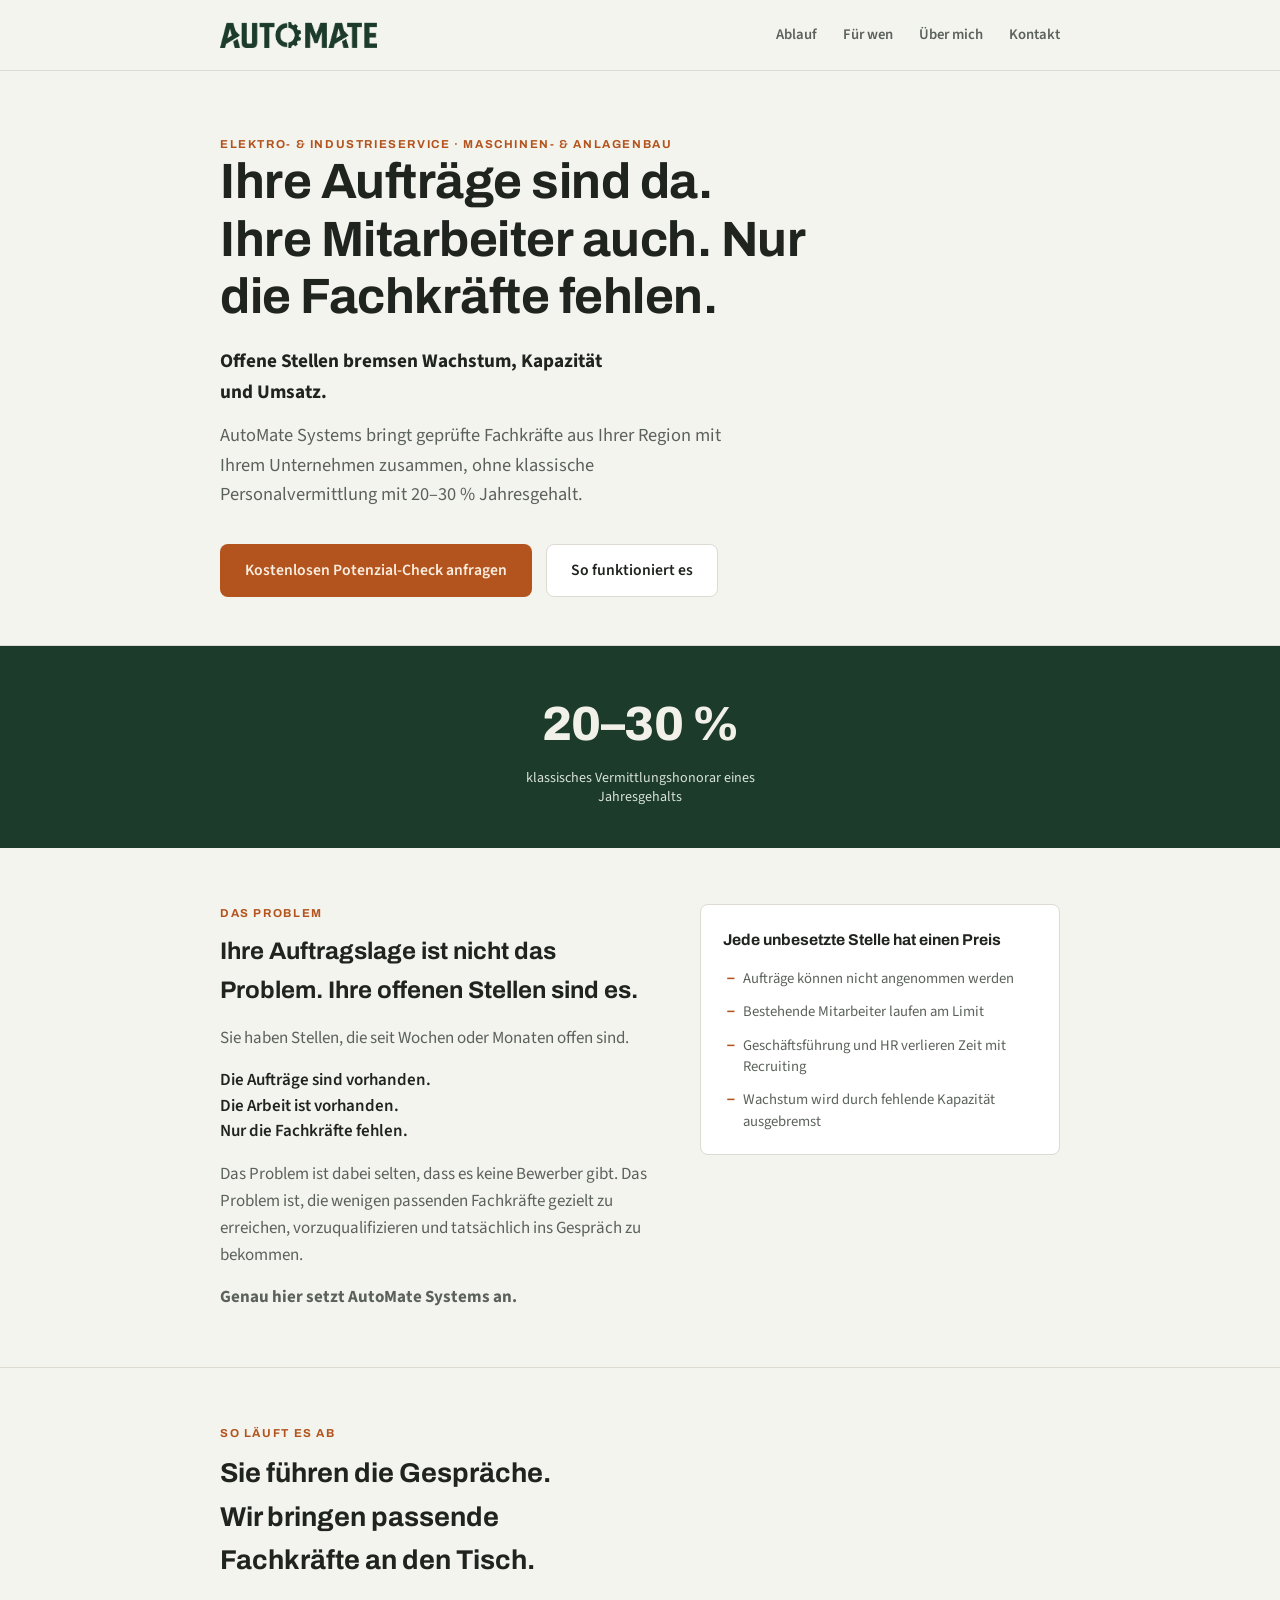
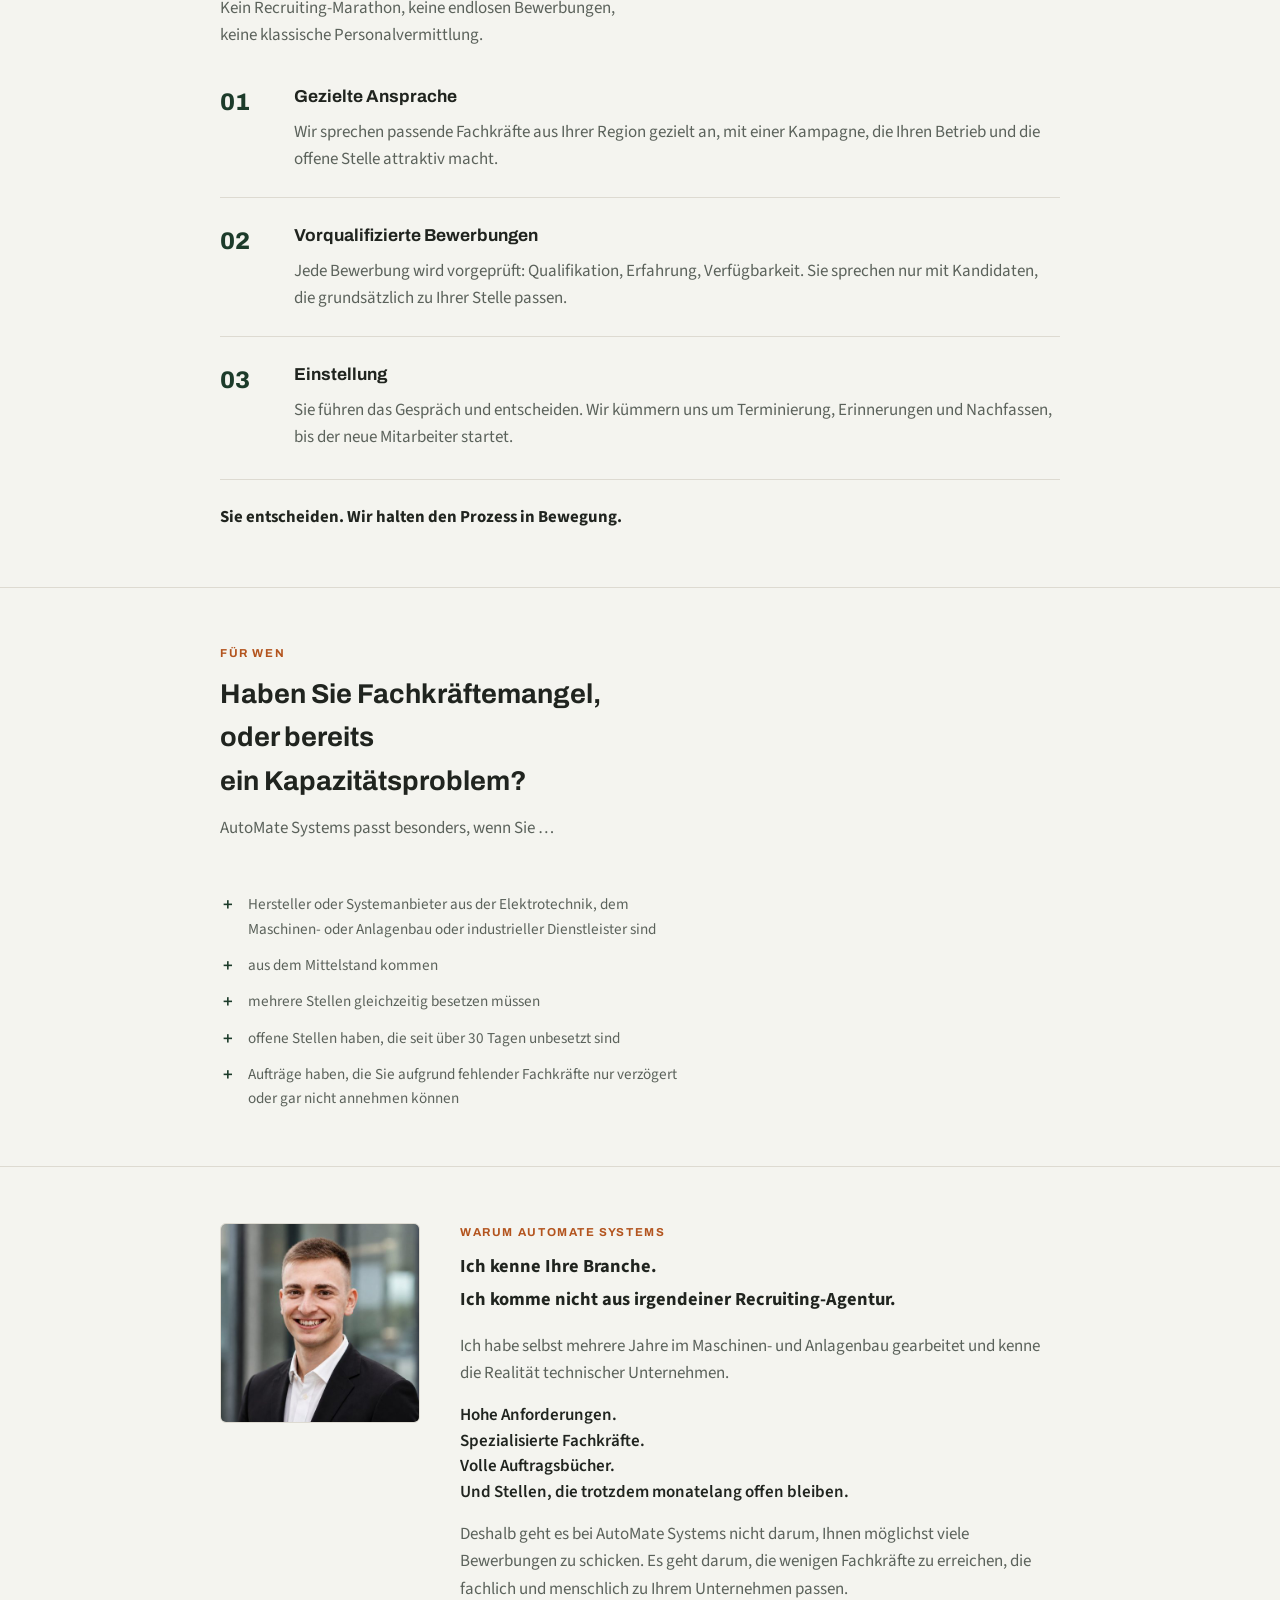
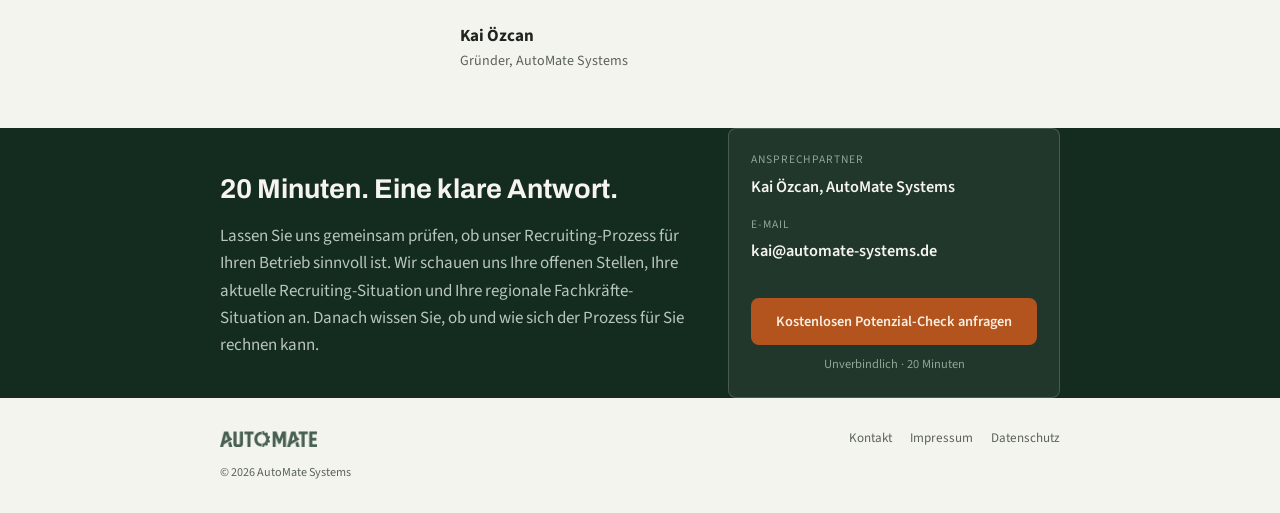
==== commit ce96dc0b: "Add files via upload" ====
--- a/index.html
+++ b/index.html
@@ -5,53 +5,24 @@
 <meta name="viewport" content="width=device-width, initial-scale=1, viewport-fit=cover">
 <title>AutoMate Systems · Recruiting ohne Personalvermittler</title>
 <meta name="description" content="Offene gewerbliche Stellen im Elektro-, Industrieservice- und Maschinenbau besetzen, ohne teure Personalvermittler.">
+<meta name="color-scheme" content="light">
 <link rel="preconnect" href="https://fonts.googleapis.com">
 <link rel="preconnect" href="https://fonts.gstatic.com" crossorigin>
 <link href="https://fonts.googleapis.com/css2?family=Archivo:wght@500;600;700;800&family=Source+Sans+3:wght@400;500;600&display=swap" rel="stylesheet">
 <style>
   :root{
-    --bg: #f6f4ee;
+    --bg: #f4f4ef;
     --bg-raised: #ffffff;
-    --ink: #1d2620;
-    --ink-soft: #4c5850;
-    --line: #dcd8cc;
+    --ink: #20241f;
+    --ink-soft: #5b625b;
+    --line: #dddad1;
     --green: #1c3b2a;
     --green-deep: #142b1f;
-    --green-tint: #e7ece5;
+    --green-tint: #e9ede8;
     --rust: #b3541e;
     --rust-tint: #f3e3d4;
     color-scheme: light;
   }
-  @media (prefers-color-scheme: dark){
-    :root:not([data-theme="light"]){
-      --bg: #121814;
-      --bg-raised: #182019;
-      --ink: #ece8dd;
-      --ink-soft: #b7c0b6;
-      --line: #2c352c;
-      --green: #6fae86;
-      --green-deep: #0d1712;
-      --green-tint: #1c2921;
-      --rust: #e08a4f;
-      --rust-tint: #2c2019;
-      color-scheme: dark;
-    }
-    :root:not([data-theme="light"]) .btn-primary{color:#0d1712;}
-  }
-  :root[data-theme="dark"]{
-    --bg: #121814;
-    --bg-raised: #182019;
-    --ink: #ece8dd;
-    --ink-soft: #b7c0b6;
-    --line: #2c352c;
-    --green: #6fae86;
-    --green-deep: #0d1712;
-    --green-tint: #1c2921;
-    --rust: #e08a4f;
-    --rust-tint: #2c2019;
-    color-scheme: dark;
-  }
-  :root[data-theme="dark"] .btn-primary{color:#0d1712;}
 
   *{box-sizing:border-box;}
   html,body{margin:0;padding:0;}
@@ -103,11 +74,11 @@
   .hero{padding-block:64px 48px;}
   .hero-logo{height:34px;width:auto;margin-bottom:28px;}
   .hero h1{
-    font-size:clamp(2rem, 4.6vw, 3rem);
-    font-weight:800;
-    line-height:1.08;
+    font-size:clamp(2rem, 4.8vw, 3.1rem);
+    font-weight:700;
+    line-height:1.16;
     letter-spacing:-0.01em;
-    max-width:14ch;
+    max-width:34ch;
   }
   .hero .subhead{
     margin-top:20px;
@@ -133,15 +104,16 @@
     display:inline-flex;
     align-items:center;
     gap:8px;
-    padding:13px 22px;
-    border-radius:3px;
-    font-weight:700;
+    padding:13px 24px;
+    border-radius:8px;
+    font-weight:600;
     font-size:0.98rem;
     text-decoration:none;
     border:1px solid transparent;
   }
   .btn-primary{background:var(--green);color:#f6f4ee;}
-  .btn-ghost{border-color:var(--line);color:var(--ink);}
+  .btn-primary.btn-rust{background:var(--rust);color:#fbeee0;}
+  .btn-ghost{border-color:var(--line);color:var(--ink);background:var(--bg-raised);}
   .btn-ghost:hover{border-color:var(--green);}
   .contact-line{font-size:0.9rem;color:var(--ink-soft);}
 
@@ -190,7 +162,7 @@
   .cost-card{
     background:var(--bg-raised);
     border:1px solid var(--line);
-    border-radius:4px;
+    border-radius:8px;
     padding:22px;
   }
   .cost-card .cost-row{
@@ -322,14 +294,24 @@
   .cta-box{
     background:rgba(246,244,238,.06);
     border:1px solid rgba(246,244,238,.18);
-    border-radius:4px;
+    border-radius:8px;
     padding:22px;
   }
   .cta-box .row{display:flex;flex-direction:column;gap:4px;margin-bottom:16px;}
   .cta-box .row:last-of-type{margin-bottom:0;}
   .cta-box .k{font-size:0.72rem;letter-spacing:.08em;text-transform:uppercase;color:#8fa595;}
   .cta-box .v{font-size:1.02rem;font-weight:600;color:#f6f4ee;}
-  .cta-section .btn-primary{margin-top:18px;width:100%;justify-content:center;background:var(--rust);color:#fbeee0;}
+  .cta-section .btn-primary{
+    margin-top:18px;
+    width:100%;
+    justify-content:center;
+    text-align:center;
+    white-space:nowrap;
+    padding-block:11px;
+    font-size:0.9rem;
+    background:var(--rust);
+    color:#fbeee0;
+  }
   .cta-sub{margin-top:10px;text-align:center;font-size:0.78rem;color:#8fa595;}
 
   /* footer */
@@ -398,7 +380,7 @@
     <p class="subhead reveal hero-in" style="transition-delay:.14s">Offene Stellen bremsen Wachstum, Kapazität und Umsatz.</p>
     <p class="lede reveal hero-in" style="transition-delay:.2s">AutoMate Systems bringt geprüfte Fachkräfte aus Ihrer Region mit Ihrem Unternehmen zusammen, ohne klassische Personalvermittlung mit 20–30 % Jahresgehalt.</p>
     <div class="hero-cta reveal hero-in" style="transition-delay:.3s">
-      <a class="btn btn-primary" href="#kontakt">Kostenlosen Prozess-Check anfragen</a>
+      <a class="btn btn-primary btn-rust" href="#kontakt">Kostenlosen Potenzial-Check anfragen</a>
       <a class="btn btn-ghost" href="#ansatz">So funktioniert es</a>
     </div>
   </div>
@@ -527,7 +509,7 @@
         <div class="k">E-Mail</div>
         <div class="v">kai@automate-systems.de</div>
       </div>
-      <a class="btn btn-primary" id="kontakt" href="mailto:kai@automate-systems.de?subject=Prozess-Check%20Recruiting-Automatisierung">Kostenlosen Prozess-Check anfragen</a>
+      <a class="btn btn-primary" id="kontakt" href="mailto:kai@automate-systems.de?subject=Potenzial-Check%20Recruiting-Automatisierung">Kostenlosen Potenzial-Check anfragen</a>
       <div class="cta-sub">Unverbindlich · 20 Minuten</div>
     </div>
   </div>
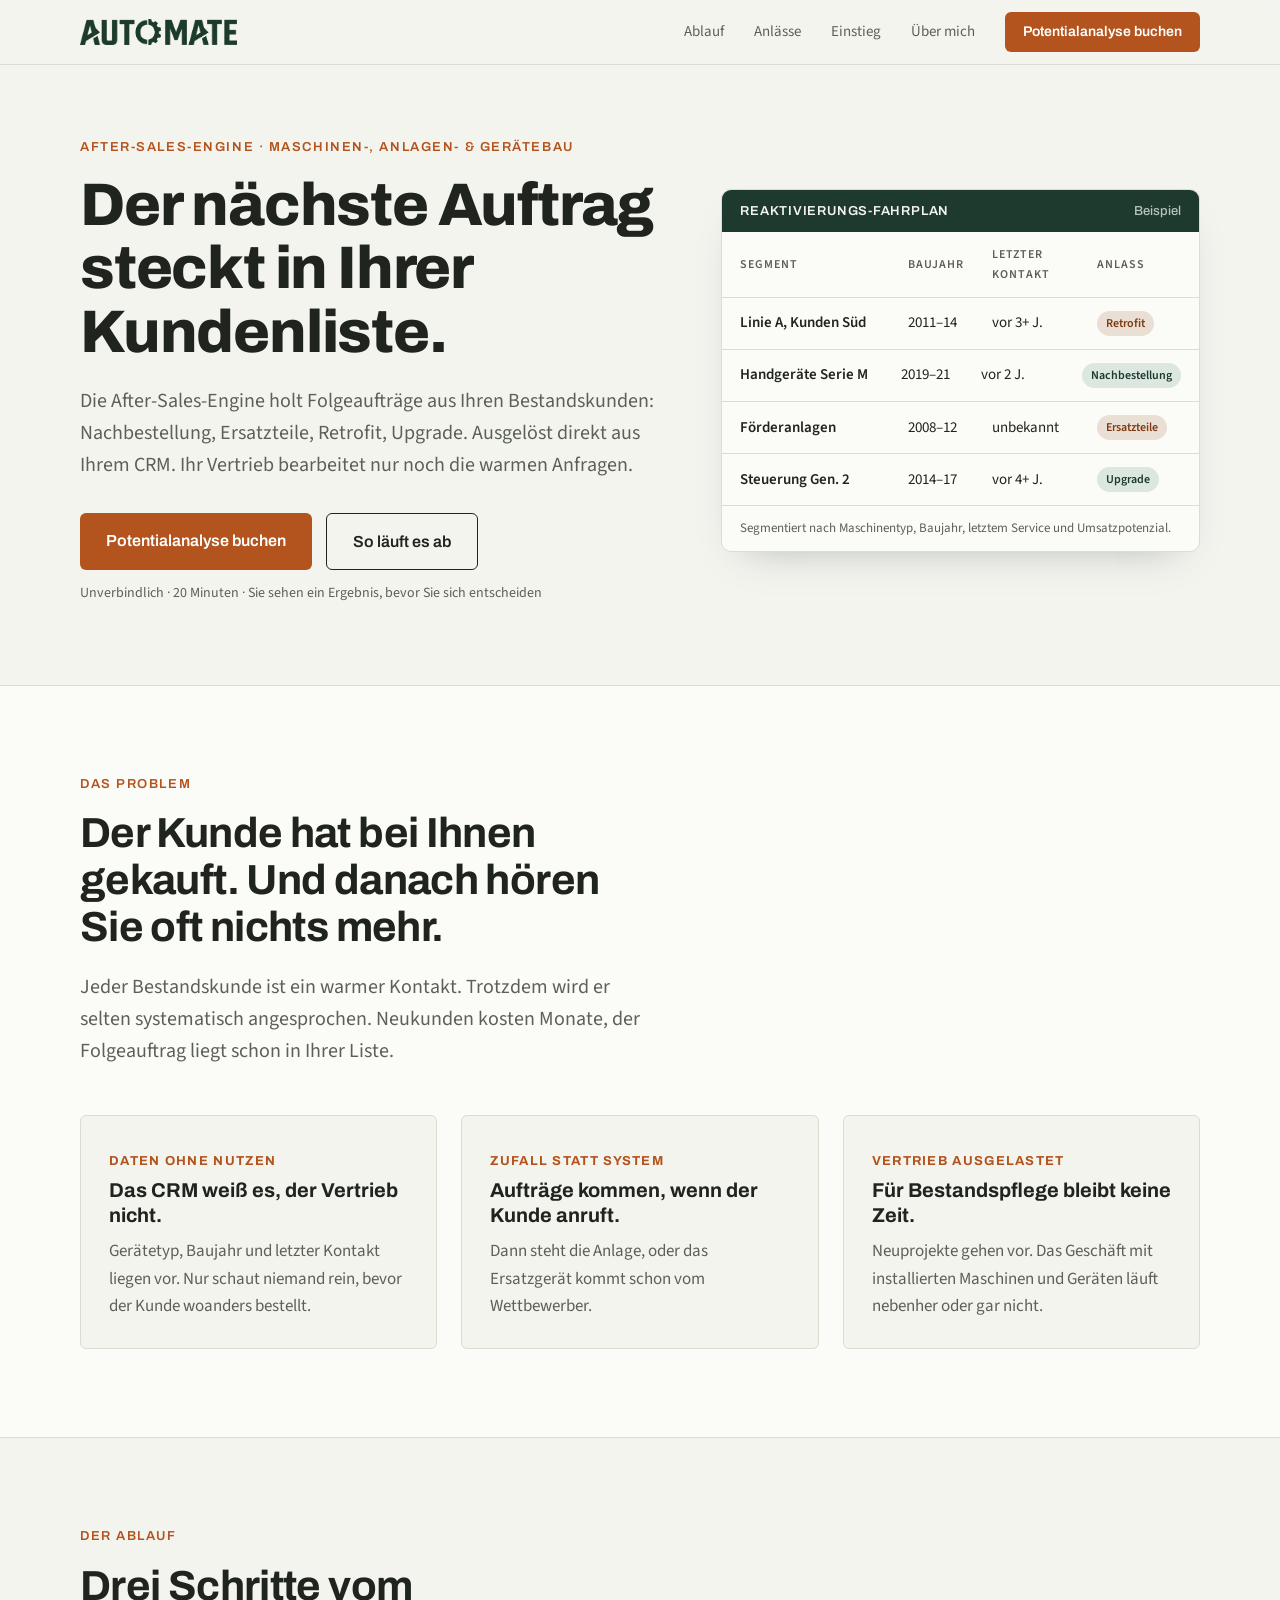
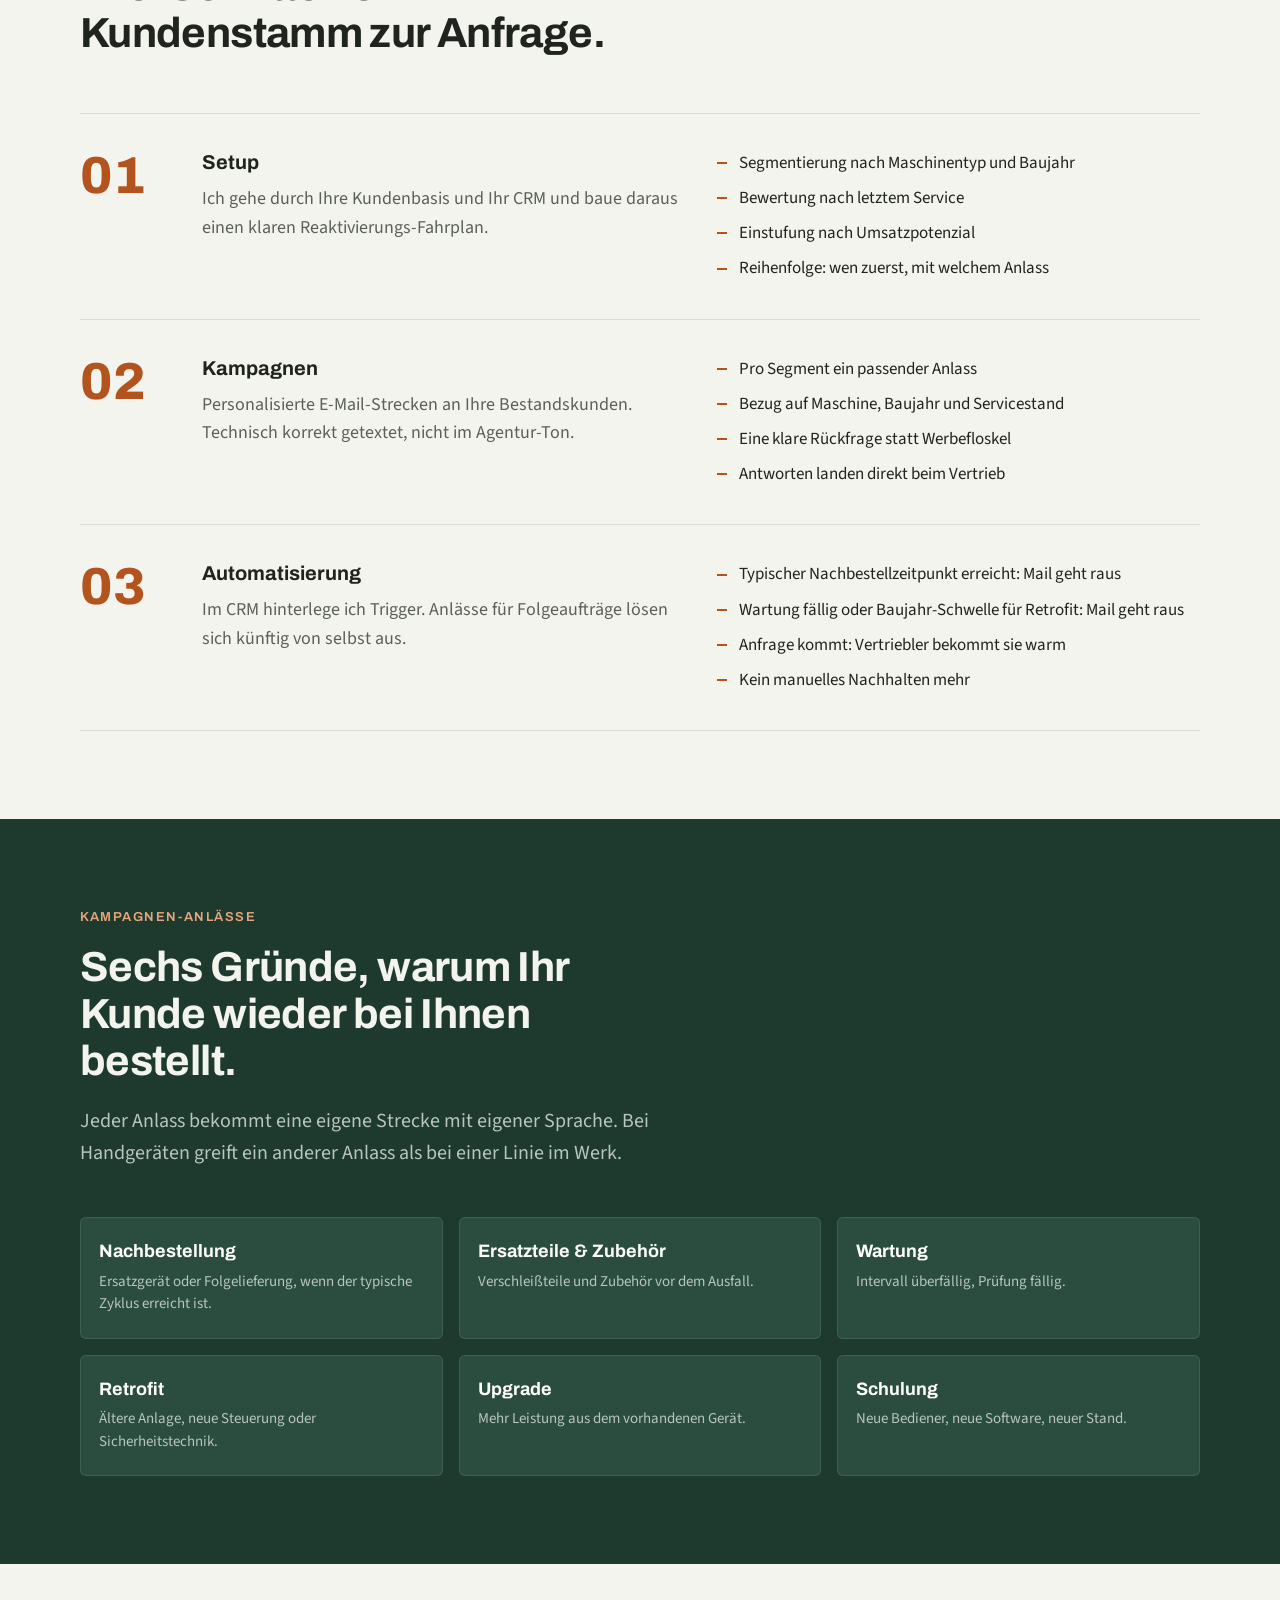
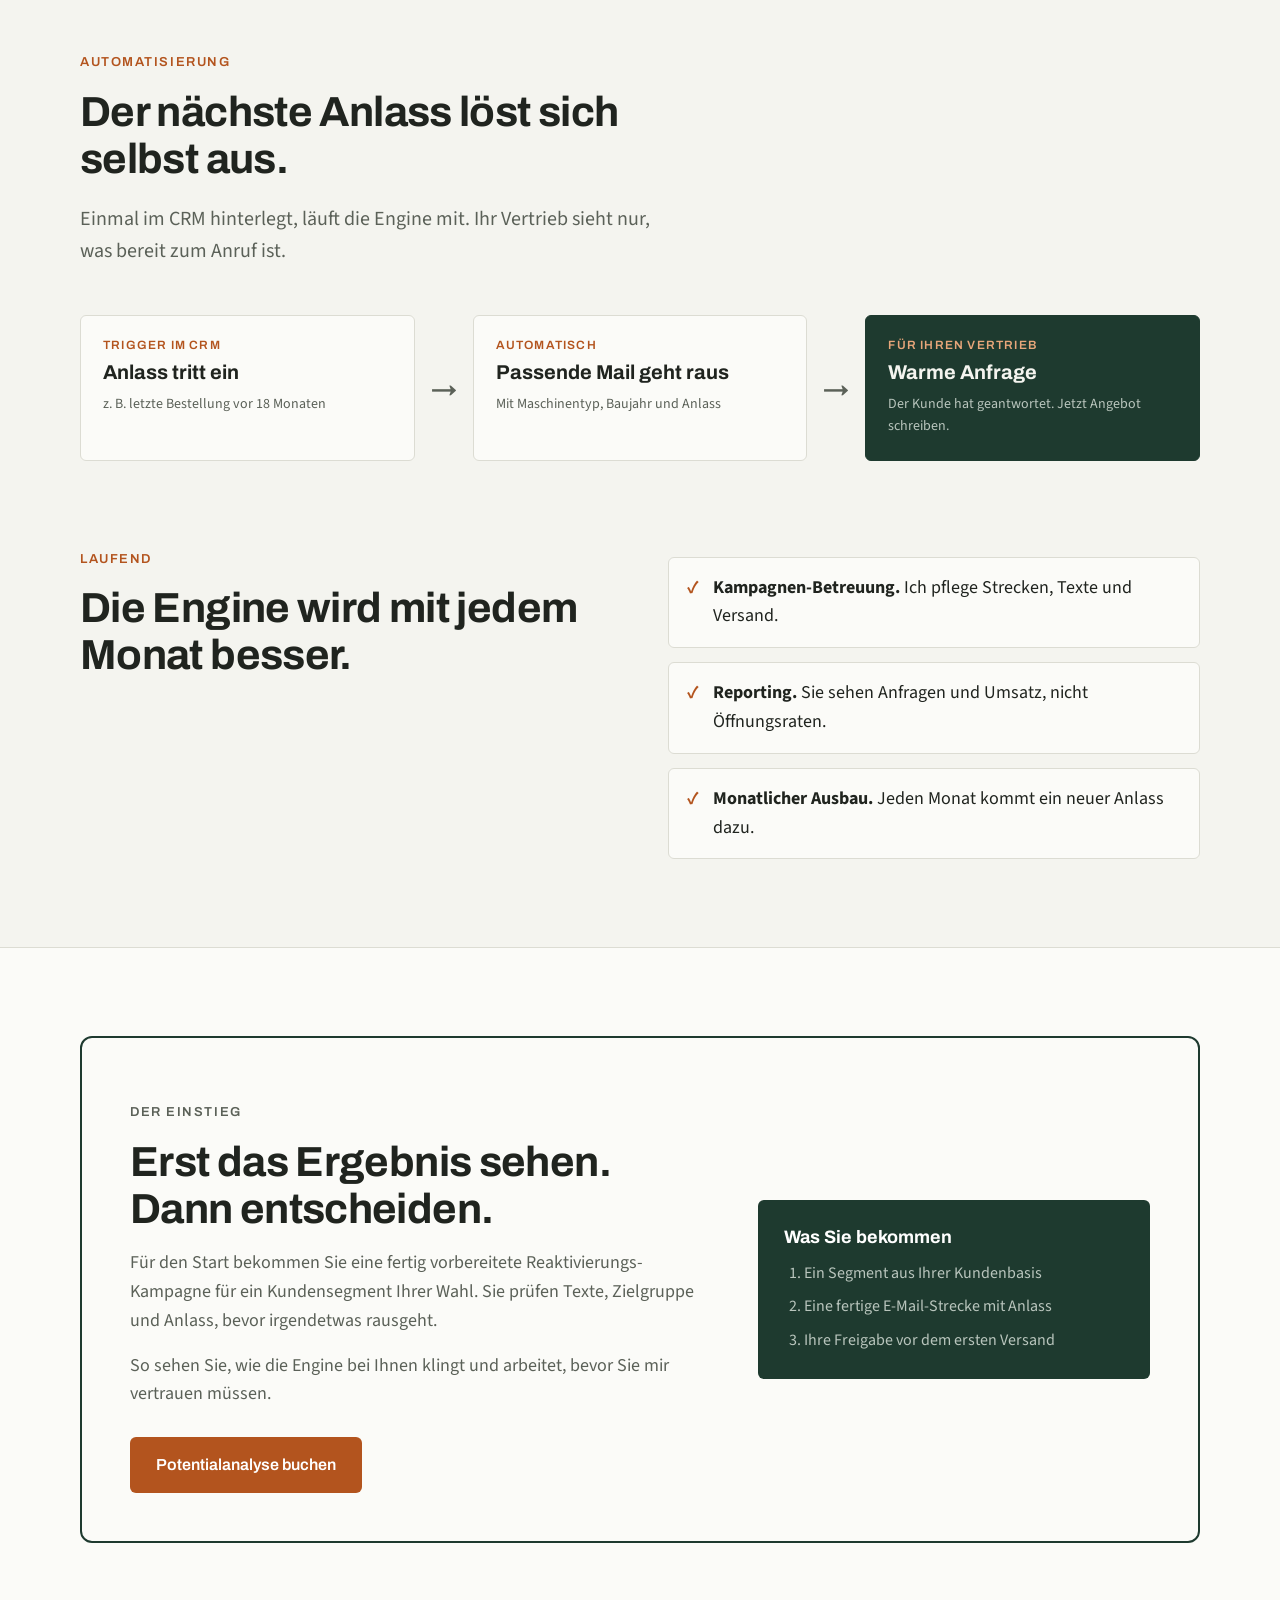
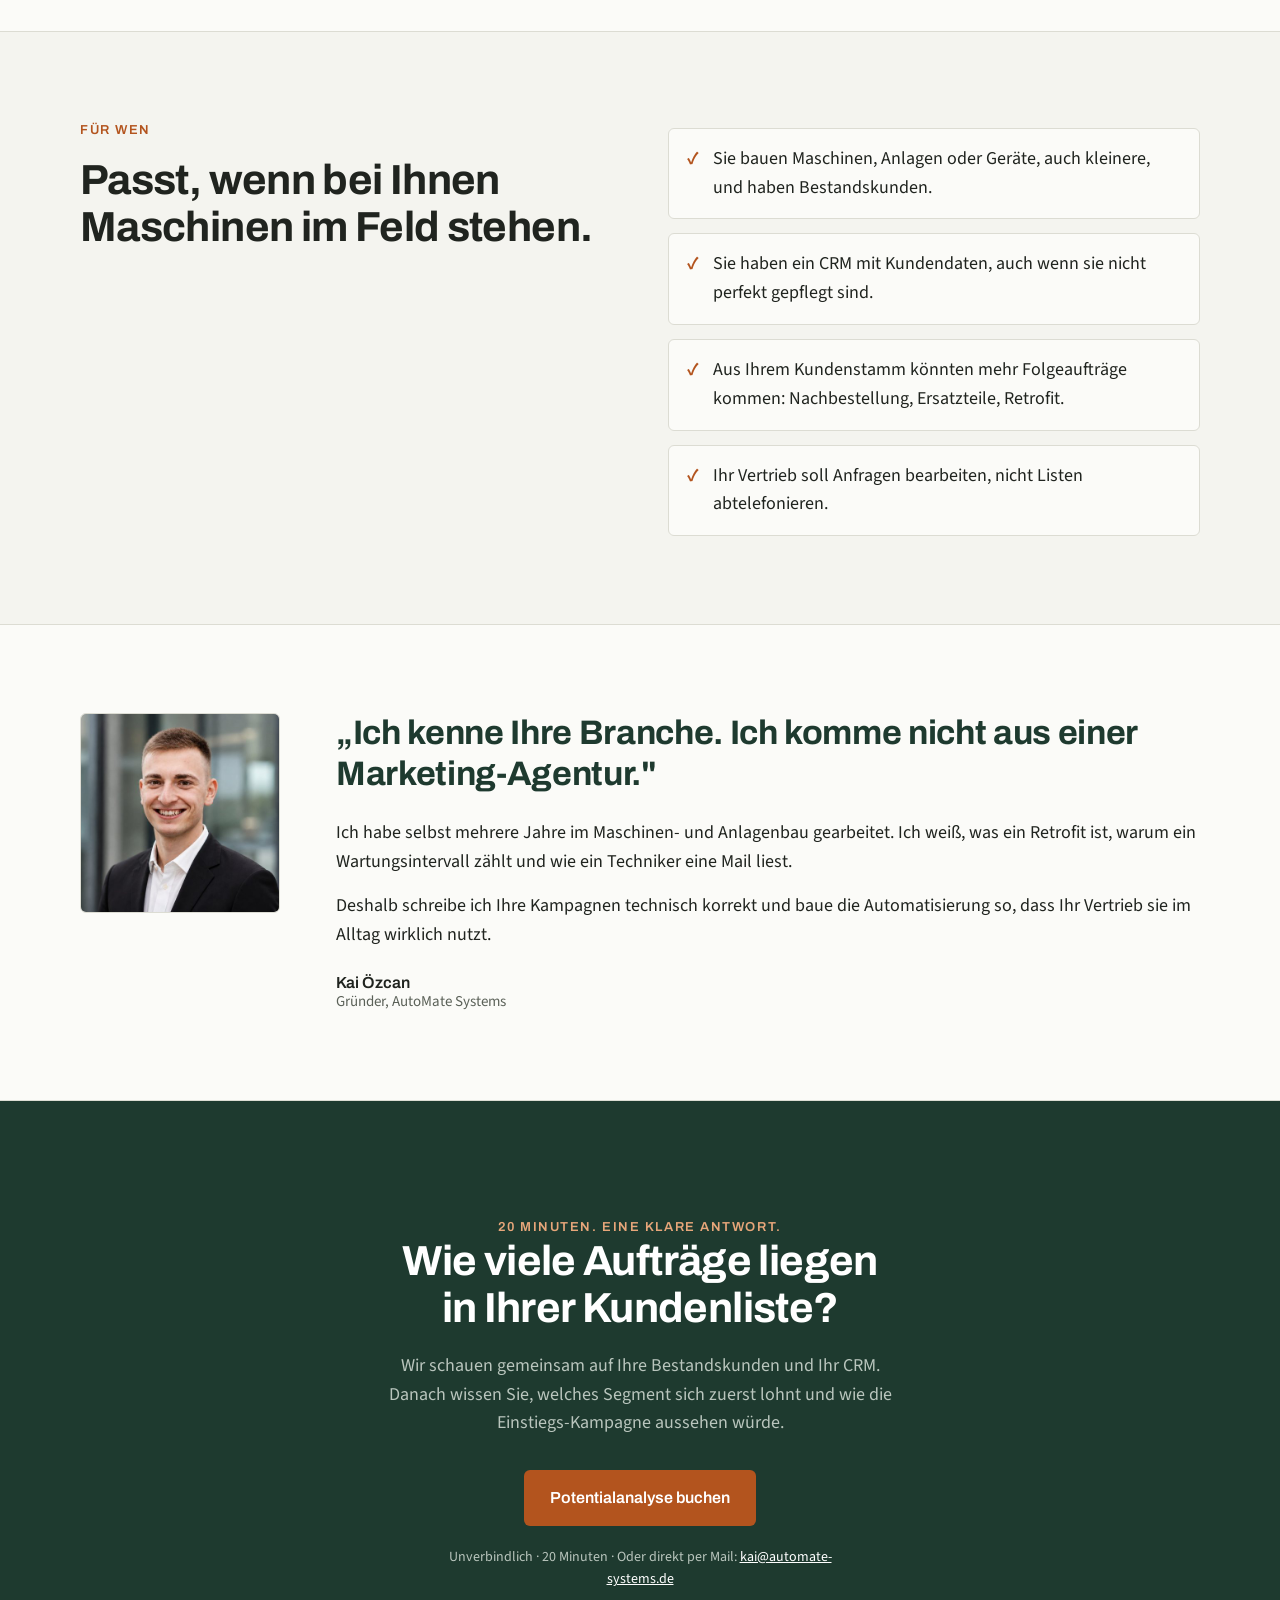
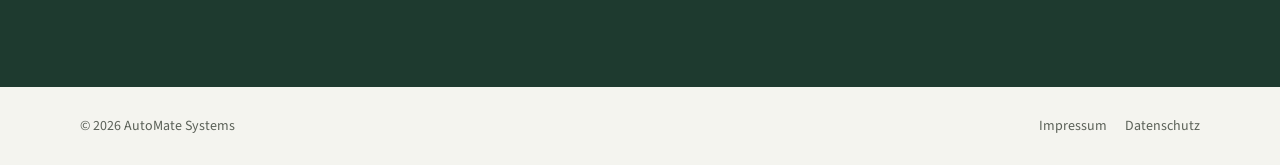
==== commit fa616a77: "Update index.html" ====
--- a/index.html
+++ b/index.html
@@ -2,562 +2,353 @@
 <html lang="de">
 <head>
 <meta charset="utf-8">
-<meta name="viewport" content="width=device-width, initial-scale=1, viewport-fit=cover">
-<title>AutoMate Systems · Recruiting ohne Personalvermittler</title>
-<meta name="description" content="Offene gewerbliche Stellen im Elektro-, Industrieservice- und Maschinenbau besetzen, ohne teure Personalvermittler.">
-<meta name="color-scheme" content="light">
+<meta name="viewport" content="width=device-width, initial-scale=1">
+<title>AutoMate Systems · After-Sales-Engine für den Maschinenbau</title>
+<meta name="description" content="Die After-Sales-Engine holt Folgeaufträge aus Ihren Bestandskunden: Nachbestellung, Ersatzteile, Retrofit und Upgrades, automatisch aus dem CRM ausgelöst.">
 <link rel="preconnect" href="https://fonts.googleapis.com">
 <link rel="preconnect" href="https://fonts.gstatic.com" crossorigin>
 <link href="https://fonts.googleapis.com/css2?family=Archivo:wght@500;600;700;800&family=Source+Sans+3:wght@400;500;600&display=swap" rel="stylesheet">
 <style>
-  :root{
-    --bg: #f4f4ef;
-    --bg-raised: #ffffff;
-    --ink: #20241f;
-    --ink-soft: #5b625b;
-    --line: #dddad1;
-    --green: #1c3b2a;
-    --green-deep: #142b1f;
-    --green-tint: #e9ede8;
-    --rust: #b3541e;
-    --rust-tint: #f3e3d4;
-    color-scheme: light;
-  }
-
-  *{box-sizing:border-box;}
-  html,body{margin:0;padding:0;}
-  body{
-    background:var(--bg);
-    color:var(--ink);
-    font-family:"Source Sans 3", "Segoe UI", Arial, sans-serif;
-    font-size:17px;
-    line-height:1.6;
-    -webkit-font-smoothing:antialiased;
-  }
-  img{max-width:100%;display:block;}
-  h1,h2,h3{font-family:"Archivo","Segoe UI",Arial,sans-serif;text-wrap:balance;margin:0;color:var(--ink);}
-  p{margin:0;}
-  a{color:inherit;}
-  .wrap{max-width:880px;margin:0 auto;padding-inline:20px;}
-  .eyebrow{
-    font-family:"Archivo",sans-serif;
-    font-weight:700;
-    font-size:0.72rem;
-    letter-spacing:.14em;
-    text-transform:uppercase;
-    color:var(--rust);
-  }
-
-  /* header */
-  header{
-    padding-block:22px;
-    border-bottom:1px solid var(--line);
-  }
-  .header-row{
-    display:flex;
-    align-items:center;
-    justify-content:space-between;
-    gap:16px;
-    flex-wrap:wrap;
-  }
-  .logo-mark{height:26px;width:auto;}
-  .header-nav{
-    display:flex;
-    gap:26px;
-    font-size:0.92rem;
-    font-weight:600;
-  }
-  .header-nav a{text-decoration:none;color:var(--ink-soft);}
-  .header-nav a:hover{color:var(--green);}
-
-  /* hero */
-  .hero{padding-block:64px 48px;}
-  .hero-logo{height:34px;width:auto;margin-bottom:28px;}
-  .hero h1{
-    font-size:clamp(2rem, 4.8vw, 3.1rem);
-    font-weight:700;
-    line-height:1.16;
-    letter-spacing:-0.01em;
-    max-width:34ch;
-  }
-  .hero .subhead{
-    margin-top:20px;
-    max-width:40ch;
-    font-size:1.2rem;
-    font-weight:700;
-    color:var(--ink);
-  }
-  .hero .lede{
-    margin-top:14px;
-    max-width:56ch;
-    font-size:1.15rem;
-    color:var(--ink-soft);
-  }
-  .hero-cta{
-    margin-top:34px;
-    display:flex;
-    gap:14px;
-    flex-wrap:wrap;
-    align-items:center;
-  }
-  .btn{
-    display:inline-flex;
-    align-items:center;
-    gap:8px;
-    padding:13px 24px;
-    border-radius:8px;
-    font-weight:600;
-    font-size:0.98rem;
-    text-decoration:none;
-    border:1px solid transparent;
-  }
-  .btn-primary{background:var(--green);color:#f6f4ee;}
-  .btn-primary.btn-rust{background:var(--rust);color:#fbeee0;}
-  .btn-ghost{border-color:var(--line);color:var(--ink);background:var(--bg-raised);}
-  .btn-ghost:hover{border-color:var(--green);}
-  .contact-line{font-size:0.9rem;color:var(--ink-soft);}
-
-  /* stat band */
-  .stat-band{
-    background:var(--green);
-    color:#f2f1e9;
-  }
-  .stat-band .wrap{
-    padding-block:36px;
-    display:grid;
-    grid-template-columns:repeat(3,1fr);
-    gap:28px;
-  }
-  .stat{border-left:2px solid rgba(246,244,238,.35);padding-left:18px;}
-  .stat .num{
-    font-family:"Archivo",sans-serif;
-    font-weight:800;
-    font-size:2.1rem;
-    font-variant-numeric:tabular-nums;
-    letter-spacing:-0.01em;
-  }
-  .stat .label{margin-top:6px;font-size:0.88rem;color:#d9e3da;line-height:1.4;}
-  .stat .src{margin-top:4px;font-size:0.72rem;color:#9db6a4;}
-  .stat-band.single .wrap{grid-template-columns:1fr;justify-items:center;text-align:center;padding-block:40px;}
-  .stat-band.single .stat{border-left:none;padding-left:0;}
-  .stat-band.single .num{font-size:3rem;}
-  .stat-band.single .label{max-width:34ch;}
-
-  /* section shell */
-  section{padding-block:56px;border-bottom:1px solid var(--line);}
-  section:last-of-type{border-bottom:none;}
-  .section-head{max-width:52ch;margin-bottom:34px;}
-  .section-head h2{font-size:1.7rem;font-weight:700;margin-top:10px;}
-  .section-head .lede{margin-top:12px;color:var(--ink-soft);}
-
-  /* problem */
-  .problem-grid{
-    display:grid;
-    grid-template-columns:1.1fr .9fr;
-    gap:40px;
-    align-items:start;
-  }
-  .problem-grid p{color:var(--ink-soft);margin-bottom:14px;}
-  .problem-grid p:last-child{margin-bottom:0;}
-  .cost-card{
-    background:var(--bg-raised);
-    border:1px solid var(--line);
-    border-radius:8px;
-    padding:22px;
-  }
-  .cost-card .cost-row{
-    display:flex;
-    justify-content:space-between;
-    gap:12px;
-    padding-block:12px;
-    border-bottom:1px solid var(--line);
-    font-size:0.94rem;
-  }
-  .cost-card .cost-row:first-of-type{padding-top:0;}
-  .cost-card .cost-row:last-of-type{border-bottom:none;padding-bottom:0;}
-  .cost-card .cost-row .v{font-weight:700;color:var(--rust);font-variant-numeric:tabular-nums;white-space:nowrap;}
-  .cost-card-head{font-family:"Archivo",sans-serif;font-weight:700;font-size:0.98rem;margin-bottom:16px;}
-  .consequence-list{list-style:none;margin:0;padding:0;display:flex;flex-direction:column;gap:12px;}
-  .consequence-list li{position:relative;padding-left:20px;font-size:0.92rem;color:var(--ink-soft);line-height:1.45;}
-  .consequence-list li::before{content:"－";position:absolute;left:0;top:0;color:var(--rust);font-weight:700;}
-  .problem-grid p.stanza,
-  .founder-copy p.stanza{margin-top:16px;margin-bottom:16px;font-weight:600;color:var(--ink);line-height:1.5;}
-
-  /* process */
-  .steps{display:flex;flex-direction:column;gap:0;}
-  .step{
-    display:grid;
-    grid-template-columns:56px 1fr;
-    gap:18px;
-    padding-block:24px;
-    border-top:1px solid var(--line);
-  }
-  .step:first-child{border-top:none;padding-top:0;}
-  .step:last-child{padding-bottom:0;}
-  .step .n{
-    font-family:"Archivo",sans-serif;
-    font-weight:800;
-    font-size:1.5rem;
-    color:var(--green);
-    font-variant-numeric:tabular-nums;
-  }
-  .step h3{font-size:1.08rem;font-weight:700;}
-  .step p{margin-top:8px;color:var(--ink-soft);}
-  .step-close{
-    margin-top:28px;
-    padding-top:24px;
-    border-top:1px solid var(--line);
-    font-weight:700;
-    font-size:1.05rem;
-  }
-
-  /* fit checklist */
-  .fit-grid{
-    display:grid;
-    grid-template-columns:1fr;
-    gap:32px;
-  }
-  .fit-grid .fit-card{max-width:60ch;}
-  .fit-card h3{
-    font-size:0.82rem;
-    font-weight:700;
-    letter-spacing:.08em;
-    text-transform:uppercase;
-  }
-  .fit-card.yes h3{color:var(--green);}
-  .fit-card.no h3{color:var(--ink-soft);}
-  .fit-list{list-style:none;margin:16px 0 0;padding:0;display:flex;flex-direction:column;gap:12px;}
-  .fit-list li{
-    display:flex;
-    gap:10px;
-    font-size:0.95rem;
-    color:var(--ink-soft);
-  }
-  .fit-list .mark{
-    font-family:"Archivo",sans-serif;
-    font-weight:800;
-    flex-shrink:0;
-    width:18px;
-  }
-  .fit-card.yes .mark{color:var(--green);}
-  .fit-card.no .mark{color:var(--rust);}
-
-  /* CTA */
-  /* founder */
-  .founder-grid{
-    display:grid;
-    grid-template-columns:200px 1fr;
-    gap:40px;
-    align-items:start;
-  }
-  .founder-photo{
-    width:200px;
-    height:200px;
-    border-radius:6px;
-    overflow:hidden;
-    border:1px solid var(--line);
-  }
-  .founder-photo img{width:100%;height:100%;object-fit:cover;display:block;}
-  .founder-copy p{color:var(--ink-soft);margin-bottom:14px;}
-  .founder-copy p:last-child{margin-bottom:0;}
-  .founder-copy .lead-line{
-    color:var(--ink);
-    font-weight:700;
-    font-size:1.15rem;
-    margin-bottom:6px;
-  }
-  .founder-copy .lead-line + .lead-line{margin-top:-2px;margin-bottom:18px;}
-  .founder-copy .name{
-    margin-top:20px;
-    font-weight:700;
-    color:var(--ink);
-  }
-  .founder-copy .role{color:var(--ink-soft);font-size:0.88rem;}
-  @media (max-width:640px){
-    .founder-grid{grid-template-columns:1fr;}
-    .founder-photo{width:132px;height:132px;}
-  }
-
-  .cta-section{
-    background:var(--green-deep);
-    color:#eef2ec;
-    border-bottom:none;
-  }
-  .cta-section .wrap{
-    display:grid;
-    grid-template-columns:1.2fr .8fr;
-    gap:36px;
-    align-items:center;
-  }
-  .cta-section h2{color:#f6f4ee;font-size:1.7rem;font-weight:700;}
-  .cta-section p{color:#b9c6bc;margin-top:12px;}
-  .cta-box{
-    background:rgba(246,244,238,.06);
-    border:1px solid rgba(246,244,238,.18);
-    border-radius:8px;
-    padding:22px;
-  }
-  .cta-box .row{display:flex;flex-direction:column;gap:4px;margin-bottom:16px;}
-  .cta-box .row:last-of-type{margin-bottom:0;}
-  .cta-box .k{font-size:0.72rem;letter-spacing:.08em;text-transform:uppercase;color:#8fa595;}
-  .cta-box .v{font-size:1.02rem;font-weight:600;color:#f6f4ee;}
-  .cta-section .btn-primary{
-    margin-top:18px;
-    width:100%;
-    justify-content:center;
-    text-align:center;
-    white-space:nowrap;
-    padding-block:11px;
-    font-size:0.9rem;
-    background:var(--rust);
-    color:#fbeee0;
-  }
-  .cta-sub{margin-top:10px;text-align:center;font-size:0.78rem;color:#8fa595;}
-
-  /* footer */
-  footer{padding-block:30px;}
-  footer .wrap{
-    display:flex;
-    justify-content:space-between;
-    align-items:center;
-    gap:16px;
-    flex-wrap:wrap;
-    font-size:0.82rem;
-    color:var(--ink-soft);
-  }
-  footer .foot-logo{height:16px;width:auto;opacity:.8;}
-  footer nav{display:flex;gap:18px;}
-  footer nav a{text-decoration:none;}
-  footer nav a:hover{color:var(--green);}
-
-  @media (max-width:720px){
-    .problem-grid,.cta-section .wrap{grid-template-columns:1fr;}
-    .stat-band .wrap{grid-template-columns:1fr;gap:20px;}
-    .fit-grid{grid-template-columns:1fr;gap:24px;}
-    .header-nav{display:none;}
-  }
-
-  /* scroll-in animation */
-  .reveal{
-    opacity:0;
-    transform:translateY(18px);
-    transition:opacity .7s cubic-bezier(.2,.7,.3,1), transform .7s cubic-bezier(.2,.7,.3,1);
-    transition-delay:var(--reveal-delay, 0s);
-  }
-  .reveal.is-visible{opacity:1;transform:translateY(0);}
-  .stat-band .stat:nth-child(1){--reveal-delay:0s;}
-  .stat-band .stat:nth-child(2){--reveal-delay:.1s;}
-  .stat-band .stat:nth-child(3){--reveal-delay:.2s;}
-  .steps .step:nth-child(1){--reveal-delay:0s;}
-  .steps .step:nth-child(2){--reveal-delay:.12s;}
-  .steps .step:nth-child(3){--reveal-delay:.24s;}
-  .fit-grid .fit-card:nth-child(1){--reveal-delay:0s;}
-  .fit-grid .fit-card:nth-child(2){--reveal-delay:.12s;}
-  .hero h1{transition:opacity .8s ease, transform .8s ease;}
-  @media (prefers-reduced-motion: reduce){
-    .reveal{transition:none;opacity:1;transform:none;}
-  }
+:root{
+  --bg:#F4F4EF; --paper:#FBFBF8; --ink:#20241F; --muted:#5B6158; --line:#DCDCD3;
+  --green:#1E3A2F; --green-2:#2A4D3F; --accent:#B3541E; --accent-ink:#fff;
+  --on-green:#F4F4EF; --on-green-muted:#B9C5BD;
+  --r:6px;
+}
+*{box-sizing:border-box;margin:0;padding:0}
+html{scroll-behavior:smooth}
+body{background:var(--bg);color:var(--ink);font:400 18px/1.6 "Source Sans 3","Segoe UI",Arial,sans-serif;-webkit-font-smoothing:antialiased}
+h1,h2,h3,.logo,.eyebrow,.btn,.num{font-family:Archivo,"Segoe UI",Arial,sans-serif}
+a{color:inherit}
+.wrap{max-width:1160px;margin:0 auto;padding:0 20px}
+section{padding:88px 0}
+.eyebrow{font-size:13px;font-weight:600;letter-spacing:.12em;text-transform:uppercase;color:var(--accent);margin-bottom:16px}
+h1{font-size:clamp(34px,5.4vw,60px);line-height:1.06;font-weight:800;letter-spacing:-.02em}
+h2{font-size:clamp(28px,3.6vw,42px);line-height:1.12;font-weight:700;letter-spacing:-.015em;max-width:22ch}
+h3{font-size:20px;line-height:1.25;font-weight:700}
+.lead{font-size:20px;color:var(--muted);max-width:58ch;margin-top:20px}
+.btn{display:inline-block;background:var(--accent);color:var(--accent-ink);text-decoration:none;font-weight:600;font-size:16px;padding:15px 26px;border-radius:var(--r);transition:background .15s,transform .15s}
+.btn:hover{background:#9A4616;transform:translateY(-1px)}
+.btn.ghost{background:transparent;color:var(--ink);border:1.5px solid var(--ink)}
+.btn.ghost:hover{background:var(--ink);color:var(--bg)}
+.note{font-size:14px;color:var(--muted);margin-top:12px}
+
+/* nav */
+header{position:sticky;top:0;z-index:10;background:rgba(244,244,239,.92);backdrop-filter:blur(8px);border-bottom:1px solid var(--line)}
+.nav{display:flex;align-items:center;justify-content:space-between;height:64px}
+.logo{display:block}
+.logo img{height:26px;width:auto;display:block}
+.portrait{width:200px;height:200px;object-fit:contain;border-radius:6px;border:1px solid var(--line);display:block}
+nav a{font-size:15px;color:var(--muted);text-decoration:none;margin-left:26px}
+nav a:hover{color:var(--ink)}
+nav .btn{padding:9px 18px;font-size:14px;color:#fff;margin-left:26px}
+@media(max-width:760px){nav a:not(.btn){display:none}nav .btn{margin-left:0}}
+
+/* hero */
+.hero{padding:72px 0 80px}
+.hero-grid{display:grid;grid-template-columns:1.1fr .9fr;gap:56px;align-items:center}
+.hero .cta{display:flex;gap:14px;flex-wrap:wrap;margin-top:32px}
+.board{background:var(--paper);border:1px solid var(--line);border-radius:10px;box-shadow:0 18px 40px -24px rgba(30,58,47,.35);overflow:hidden}
+.board-head{display:flex;justify-content:space-between;align-items:center;padding:14px 18px;background:var(--green);color:var(--on-green);font:600 13px Archivo,sans-serif;letter-spacing:.06em;text-transform:uppercase}
+.board-head span:last-child{color:var(--on-green-muted);font-weight:500;text-transform:none;letter-spacing:0}
+.row{display:grid;grid-template-columns:1.5fr .7fr .9fr .8fr;gap:10px;padding:13px 18px;border-top:1px solid var(--line);font-size:15px;align-items:center}
+.row.h{border-top:0;font-size:12px;text-transform:uppercase;letter-spacing:.08em;color:var(--muted);font-weight:600}
+.row b{font-weight:600}
+.tag{display:inline-block;font-size:12px;font-weight:600;padding:3px 9px;border-radius:99px;background:#EADFD5;color:#7E3A12}
+.tag.g{background:#DCE7E0;color:var(--green)}
+.board-foot{padding:12px 18px;border-top:1px solid var(--line);font-size:13px;color:var(--muted)}
+@media(max-width:900px){.hero-grid{grid-template-columns:1fr}.hero{padding-top:44px}.row{grid-template-columns:1.4fr .8fr .9fr;}.row>:nth-child(4){display:none}}
+
+/* problem */
+.problem{background:var(--paper);border-top:1px solid var(--line);border-bottom:1px solid var(--line)}
+.cols3{display:grid;grid-template-columns:repeat(3,1fr);gap:24px;margin-top:48px}
+.card{background:var(--bg);border:1px solid var(--line);border-radius:var(--r);padding:28px}
+.card p{color:var(--muted);margin-top:10px;font-size:17px}
+.card .k{font:700 13px Archivo,sans-serif;color:var(--accent);letter-spacing:.1em;text-transform:uppercase;margin-bottom:10px}
+@media(max-width:860px){.cols3{grid-template-columns:1fr}}
+
+/* steps */
+.steps{margin-top:56px;display:grid;gap:0}
+.step{display:grid;grid-template-columns:90px 1fr 1fr;gap:32px;padding:36px 0;border-top:1px solid var(--line)}
+.step:last-child{border-bottom:1px solid var(--line)}
+.num{font-size:52px;font-weight:800;color:var(--accent);line-height:1}
+.step p{color:var(--muted)}
+.step ul{list-style:none;display:grid;gap:8px}
+.step li{padding-left:22px;position:relative;font-size:17px}
+.step li::before{content:"";position:absolute;left:0;top:.72em;width:10px;height:2px;background:var(--accent)}
+@media(max-width:860px){.step{grid-template-columns:1fr;gap:14px}.num{font-size:40px}}
+
+/* anlässe */
+.dark{background:var(--green);color:var(--on-green)}
+.dark h2{color:var(--on-green)}
+.dark .eyebrow{color:#E7A67A}
+.dark .lead{color:var(--on-green-muted)}
+.occ{display:grid;grid-template-columns:repeat(3,1fr);gap:16px;margin-top:48px}
+.occ div{background:var(--green-2);border:1px solid rgba(255,255,255,.1);border-radius:var(--r);padding:22px 18px}
+.occ h3{font-size:18px;color:#fff}
+.occ p{font-size:15px;color:var(--on-green-muted);margin-top:8px;line-height:1.5}
+@media(max-width:860px){.occ{grid-template-columns:repeat(2,1fr)}}
+@media(max-width:520px){.occ{grid-template-columns:1fr}}
+
+/* trigger flow */
+.flow{display:grid;grid-template-columns:1fr auto 1fr auto 1fr;gap:16px;align-items:stretch;margin-top:48px}
+.node{background:var(--paper);border:1px solid var(--line);border-radius:var(--r);padding:22px}
+.node small{display:block;font:600 12px Archivo,sans-serif;letter-spacing:.1em;text-transform:uppercase;color:var(--accent);margin-bottom:8px}
+.node.hot{background:var(--green);color:var(--on-green);border-color:var(--green)}
+.node.hot small{color:#E7A67A}
+.arrow{align-self:center;font:700 26px Archivo;color:var(--muted)}
+@media(max-width:860px){.flow{grid-template-columns:1fr}.arrow{transform:rotate(90deg);justify-self:center}}
+.split{display:grid;grid-template-columns:1fr 1fr;gap:56px;align-items:start}
+@media(max-width:860px){.split{grid-template-columns:1fr;gap:28px}}
+.checks{list-style:none;display:grid;gap:14px;margin-top:8px}
+.checks li{padding:16px 18px;background:var(--paper);border:1px solid var(--line);border-radius:var(--r);display:flex;gap:14px}
+.checks li::before{content:"✓";color:var(--accent);font-weight:700}
+
+/* opener offer */
+.offer{background:var(--paper);border:2px solid var(--green);border-radius:12px;padding:48px;display:grid;grid-template-columns:1.2fr .8fr;gap:40px;align-items:center}
+.offer h2{max-width:20ch}
+.offer p{color:var(--muted);margin-top:16px}
+.offer .side{background:var(--green);color:var(--on-green);border-radius:var(--r);padding:26px}
+.offer .side h3{color:#fff;margin-bottom:12px;font-size:18px}
+.offer .side ol{padding-left:20px;display:grid;gap:8px;color:var(--on-green-muted);font-size:16px}
+@media(max-width:860px){.offer{grid-template-columns:1fr;padding:28px}}
+
+/* about */
+.about{display:grid;grid-template-columns:200px 1fr;gap:56px;align-items:start}
+.sig{margin-top:24px;font:600 16px Archivo;color:var(--ink)}
+.sig span{display:block;font:400 15px "Source Sans 3";color:var(--muted)}
+.quote{font:700 clamp(24px,3vw,34px)/1.2 Archivo;letter-spacing:-.01em;color:var(--green)}
+@media(max-width:860px){.about{grid-template-columns:1fr;gap:24px}.portrait{width:132px;height:132px}}
+
+/* cta */
+.cta-band{background:var(--green);color:var(--on-green);text-align:center;padding:96px 0}
+.cta-band h2{margin:0 auto;color:#fff;max-width:20ch}
+.cta-band p{color:var(--on-green-muted);max-width:56ch;margin:20px auto 0}
+.cta-band .btn{margin-top:32px}
+.cta-band .note{color:var(--on-green-muted)}
+.cta-band a.mail{color:#fff}
+footer{padding:28px 0;font-size:14px;color:var(--muted)}
+footer .wrap{display:flex;justify-content:space-between;flex-wrap:wrap;gap:12px}
+footer a{margin-left:18px;text-decoration:none}
+footer a:hover{text-decoration:underline}
 </style>
 </head>
 <body>
 
 <header>
-  <div class="wrap header-row">
-    <img class="logo-mark" src="[data-uri]" alt="AutoMate Systems">
-    <nav class="header-nav">
-      <a href="#ansatz">Ablauf</a>
-      <a href="#fuer-wen">Für wen</a>
+  <div class="wrap nav">
+    <a class="logo" href="#top"><img src="[data-uri]" alt="AutoMate Systems"></a>
+    <nav>
+      <a href="#ablauf">Ablauf</a>
+      <a href="#anlaesse">Anlässe</a>
+      <a href="#einstieg">Einstieg</a>
       <a href="#ueber-mich">Über mich</a>
-      <a href="#kontakt">Kontakt</a>
+      <a class="btn" href="https://calendly.com/kai-automate-systems/potentialanalyse">Potentialanalyse buchen</a>
     </nav>
   </div>
 </header>
 
+<main id="top">
+
+<!-- HERO -->
 <section class="hero">
-  <div class="wrap">
-    <div class="eyebrow reveal hero-in" style="transition-delay:0s">Elektro- &amp; Industrieservice · Maschinen- &amp; Anlagenbau</div>
-    <h1 class="reveal hero-in" style="transition-delay:.08s">Ihre Aufträge sind da. Ihre Mitarbeiter auch. Nur die Fachkräfte fehlen.</h1>
-    <p class="subhead reveal hero-in" style="transition-delay:.14s">Offene Stellen bremsen Wachstum, Kapazität und Umsatz.</p>
-    <p class="lede reveal hero-in" style="transition-delay:.2s">AutoMate Systems bringt geprüfte Fachkräfte aus Ihrer Region mit Ihrem Unternehmen zusammen, ohne klassische Personalvermittlung mit 20–30 % Jahresgehalt.</p>
-    <div class="hero-cta reveal hero-in" style="transition-delay:.3s">
-      <a class="btn btn-primary btn-rust" href="#kontakt">Kostenlosen Potenzial-Check anfragen</a>
-      <a class="btn btn-ghost" href="#ansatz">So funktioniert es</a>
-    </div>
-  </div>
-</section>
-
-<div class="stat-band single">
-  <div class="wrap">
-    <div class="stat reveal">
-      <div class="num">20–30 %</div>
-      <div class="label">klassisches Vermittlungshonorar eines Jahresgehalts</div>
-    </div>
-  </div>
-</div>
-
-<section id="problem">
-  <div class="wrap">
-    <div class="problem-grid">
-      <div class="reveal">
-        <div class="eyebrow">Das Problem</div>
-        <h2 style="margin-top:10px;font-size:1.5rem;font-weight:700;">Ihre Auftragslage ist nicht das Problem. Ihre offenen Stellen sind es.</h2>
-        <p style="margin-top:16px;">Sie haben Stellen, die seit Wochen oder Monaten offen sind.</p>
-        <p class="stanza">Die Aufträge sind vorhanden.<br>Die Arbeit ist vorhanden.<br>Nur die Fachkräfte fehlen.</p>
-        <p>Das Problem ist dabei selten, dass es keine Bewerber gibt. Das Problem ist, die wenigen passenden Fachkräfte gezielt zu erreichen, vorzuqualifizieren und tatsächlich ins Gespräch zu bekommen.</p>
-        <p style="font-weight:700;">Genau hier setzt AutoMate Systems an.</p>
-      </div>
-      <div class="cost-card reveal" style="--reveal-delay:.1s">
-        <div class="cost-card-head">Jede unbesetzte Stelle hat einen Preis</div>
-        <ul class="consequence-list">
-          <li>Aufträge können nicht angenommen werden</li>
-          <li>Bestehende Mitarbeiter laufen am Limit</li>
-          <li>Geschäftsführung und HR verlieren Zeit mit Recruiting</li>
-          <li>Wachstum wird durch fehlende Kapazität ausgebremst</li>
+  <div class="wrap hero-grid">
+    <div>
+      <p class="eyebrow">After-Sales-Engine · Maschinen-, Anlagen- &amp; Gerätebau</p>
+      <h1>Der nächste Auftrag steckt in Ihrer Kundenliste.</h1>
+      <p class="lead">Die After-Sales-Engine holt Folgeaufträge aus Ihren Bestandskunden: Nachbestellung, Ersatzteile, Retrofit, Upgrade. Ausgelöst direkt aus Ihrem CRM. Ihr Vertrieb bearbeitet nur noch die warmen Anfragen.</p>
+      <div class="cta">
+        <a class="btn" href="https://calendly.com/kai-automate-systems/potentialanalyse">Potentialanalyse buchen</a>
+        <a class="btn ghost" href="#ablauf">So läuft es ab</a>
+      </div>
+      <p class="note">Unverbindlich · 20 Minuten · Sie sehen ein Ergebnis, bevor Sie sich entscheiden</p>
+    </div>
+
+    <div class="board" aria-label="Beispiel für einen Reaktivierungs-Fahrplan">
+      <div class="board-head"><span>Reaktivierungs-Fahrplan</span><span>Beispiel</span></div>
+      <div class="row h"><span>Segment</span><span>Baujahr</span><span>Letzter Kontakt</span><span>Anlass</span></div>
+      <div class="row"><b>Linie A, Kunden Süd</b><span>2011–14</span><span>vor 3+ J.</span><span><span class="tag">Retrofit</span></span></div>
+      <div class="row"><b>Handgeräte Serie M</b><span>2019–21</span><span>vor 2 J.</span><span><span class="tag g">Nachbestellung</span></span></div>
+      <div class="row"><b>Förderanlagen</b><span>2008–12</span><span>unbekannt</span><span><span class="tag">Ersatzteile</span></span></div>
+      <div class="row"><b>Steuerung Gen. 2</b><span>2014–17</span><span>vor 4+ J.</span><span><span class="tag g">Upgrade</span></span></div>
+      <div class="board-foot">Segmentiert nach Maschinentyp, Baujahr, letztem Service und Umsatzpotenzial.</div>
+    </div>
+  </div>
+</section>
+
+<!-- PROBLEM -->
+<section class="problem">
+  <div class="wrap">
+    <p class="eyebrow">Das Problem</p>
+    <h2>Der Kunde hat bei Ihnen gekauft. Und danach hören Sie oft nichts mehr.</h2>
+    <p class="lead">Jeder Bestandskunde ist ein warmer Kontakt. Trotzdem wird er selten systematisch angesprochen. Neukunden kosten Monate, der Folgeauftrag liegt schon in Ihrer Liste.</p>
+    <div class="cols3">
+      <div class="card"><p class="k">Daten ohne Nutzen</p><h3>Das CRM weiß es, der Vertrieb nicht.</h3><p>Gerätetyp, Baujahr und letzter Kontakt liegen vor. Nur schaut niemand rein, bevor der Kunde woanders bestellt.</p></div>
+      <div class="card"><p class="k">Zufall statt System</p><h3>Aufträge kommen, wenn der Kunde anruft.</h3><p>Dann steht die Anlage, oder das Ersatzgerät kommt schon vom Wettbewerber.</p></div>
+      <div class="card"><p class="k">Vertrieb ausgelastet</p><h3>Für Bestandspflege bleibt keine Zeit.</h3><p>Neuprojekte gehen vor. Das Geschäft mit installierten Maschinen und Geräten läuft nebenher oder gar nicht.</p></div>
+    </div>
+  </div>
+</section>
+
+<!-- ABLAUF -->
+<section id="ablauf">
+  <div class="wrap">
+    <p class="eyebrow">Der Ablauf</p>
+    <h2>Drei Schritte vom Kundenstamm zur Anfrage.</h2>
+    <div class="steps">
+      <div class="step">
+        <div class="num">01</div>
+        <div><h3>Setup</h3><p style="margin-top:10px">Ich gehe durch Ihre Kundenbasis und Ihr CRM und baue daraus einen klaren Reaktivierungs-Fahrplan.</p></div>
+        <ul>
+          <li>Segmentierung nach Maschinentyp und Baujahr</li>
+          <li>Bewertung nach letztem Service</li>
+          <li>Einstufung nach Umsatzpotenzial</li>
+          <li>Reihenfolge: wen zuerst, mit welchem Anlass</li>
         </ul>
       </div>
-    </div>
-  </div>
-</section>
-
-<section id="ansatz">
-  <div class="wrap">
-    <div class="section-head">
-      <div class="eyebrow">So läuft es ab</div>
-      <h2>Sie führen die Gespräche. Wir bringen passende Fachkräfte an den Tisch.</h2>
-      <p class="lede">Kein Recruiting-Marathon, keine endlosen Bewerbungen, keine klassische Personalvermittlung.</p>
-    </div>
-    <div class="steps">
-      <div class="step reveal">
-        <div class="n">01</div>
-        <div>
-          <h3>Gezielte Ansprache</h3>
-          <p>Wir sprechen passende Fachkräfte aus Ihrer Region gezielt an, mit einer Kampagne, die Ihren Betrieb und die offene Stelle attraktiv macht.</p>
-        </div>
-      </div>
-      <div class="step reveal">
-        <div class="n">02</div>
-        <div>
-          <h3>Vorqualifizierte Bewerbungen</h3>
-          <p>Jede Bewerbung wird vorgeprüft: Qualifikation, Erfahrung, Verfügbarkeit. Sie sprechen nur mit Kandidaten, die grundsätzlich zu Ihrer Stelle passen.</p>
-        </div>
-      </div>
-      <div class="step reveal">
-        <div class="n">03</div>
-        <div>
-          <h3>Einstellung</h3>
-          <p>Sie führen das Gespräch und entscheiden. Wir kümmern uns um Terminierung, Erinnerungen und Nachfassen, bis der neue Mitarbeiter startet.</p>
-        </div>
-      </div>
-    </div>
-    <p class="step-close reveal">Sie entscheiden. Wir halten den Prozess in Bewegung.</p>
-  </div>
-</section>
-
-<section id="fuer-wen">
-  <div class="wrap">
-    <div class="section-head">
-      <div class="eyebrow">Für wen</div>
-      <h2>Haben Sie Fachkräftemangel, oder bereits ein Kapazitätsproblem?</h2>
-      <p class="lede">AutoMate Systems passt besonders, wenn Sie …</p>
-    </div>
-    <div class="fit-grid">
-      <div class="fit-card yes reveal">
-        <ul class="fit-list">
-          <li><span class="mark">＋</span>Hersteller oder Systemanbieter aus der Elektrotechnik, dem Maschinen- oder Anlagenbau oder industrieller Dienstleister sind</li>
-          <li><span class="mark">＋</span>aus dem Mittelstand kommen</li>
-          <li><span class="mark">＋</span>mehrere Stellen gleichzeitig besetzen müssen</li>
-          <li><span class="mark">＋</span>offene Stellen haben, die seit über 30 Tagen unbesetzt sind</li>
-          <li><span class="mark">＋</span>Aufträge haben, die Sie aufgrund fehlender Fachkräfte nur verzögert oder gar nicht annehmen können</li>
+      <div class="step">
+        <div class="num">02</div>
+        <div><h3>Kampagnen</h3><p style="margin-top:10px">Personalisierte E-Mail-Strecken an Ihre Bestandskunden. Technisch korrekt getextet, nicht im Agentur-Ton.</p></div>
+        <ul>
+          <li>Pro Segment ein passender Anlass</li>
+          <li>Bezug auf Maschine, Baujahr und Servicestand</li>
+          <li>Eine klare Rückfrage statt Werbefloskel</li>
+          <li>Antworten landen direkt beim Vertrieb</li>
         </ul>
       </div>
-    </div>
-  </div>
-</section>
-
-<section id="ueber-mich">
-  <div class="wrap">
-    <div class="founder-grid">
-      <div class="founder-photo reveal">
-        <img src="[data-uri]" alt="Kai Özcan, Gründer von AutoMate Systems">
-      </div>
-      <div class="founder-copy reveal" style="--reveal-delay:.1s">
-        <div class="eyebrow">Warum AutoMate Systems</div>
-        <p class="lead-line" style="margin-top:10px;">Ich kenne Ihre Branche.</p>
-        <p class="lead-line">Ich komme nicht aus irgendeiner Recruiting-Agentur.</p>
-        <p>Ich habe selbst mehrere Jahre im Maschinen- und Anlagenbau gearbeitet und kenne die Realität technischer Unternehmen.</p>
-        <p class="stanza">Hohe Anforderungen.<br>Spezialisierte Fachkräfte.<br>Volle Auftragsbücher.<br>Und Stellen, die trotzdem monatelang offen bleiben.</p>
-        <p>Deshalb geht es bei AutoMate Systems nicht darum, Ihnen möglichst viele Bewerbungen zu schicken. Es geht darum, die wenigen Fachkräfte zu erreichen, die fachlich und menschlich zu Ihrem Unternehmen passen.</p>
-        <div class="name">Kai Özcan</div>
-        <div class="role">Gründer, AutoMate Systems</div>
-      </div>
-    </div>
-  </div>
-</section>
-
-<div class="cta-section">
-  <div class="wrap">
+      <div class="step">
+        <div class="num">03</div>
+        <div><h3>Automatisierung</h3><p style="margin-top:10px">Im CRM hinterlege ich Trigger. Anlässe für Folgeaufträge lösen sich künftig von selbst aus.</p></div>
+        <ul>
+          <li>Typischer Nachbestellzeitpunkt erreicht: Mail geht raus</li>
+          <li>Wartung fällig oder Baujahr-Schwelle für Retrofit: Mail geht raus</li>
+          <li>Anfrage kommt: Vertriebler bekommt sie warm</li>
+          <li>Kein manuelles Nachhalten mehr</li>
+        </ul>
+      </div>
+    </div>
+  </div>
+</section>
+
+<!-- ANLÄSSE -->
+<section id="anlaesse" class="dark">
+  <div class="wrap">
+    <p class="eyebrow">Kampagnen-Anlässe</p>
+    <h2>Sechs Gründe, warum Ihr Kunde wieder bei Ihnen bestellt.</h2>
+    <p class="lead">Jeder Anlass bekommt eine eigene Strecke mit eigener Sprache. Bei Handgeräten greift ein anderer Anlass als bei einer Linie im Werk.</p>
+    <div class="occ">
+      <div><h3>Nachbestellung</h3><p>Ersatzgerät oder Folgelieferung, wenn der typische Zyklus erreicht ist.</p></div>
+      <div><h3>Ersatzteile &amp; Zubehör</h3><p>Verschleißteile und Zubehör vor dem Ausfall.</p></div>
+      <div><h3>Wartung</h3><p>Intervall überfällig, Prüfung fällig.</p></div>
+      <div><h3>Retrofit</h3><p>Ältere Anlage, neue Steuerung oder Sicherheitstechnik.</p></div>
+      <div><h3>Upgrade</h3><p>Mehr Leistung aus dem vorhandenen Gerät.</p></div>
+      <div><h3>Schulung</h3><p>Neue Bediener, neue Software, neuer Stand.</p></div>
+    </div>
+  </div>
+</section>
+
+<!-- AUTOMATION -->
+<section>
+  <div class="wrap">
+    <p class="eyebrow">Automatisierung</p>
+    <h2>Der nächste Anlass löst sich selbst aus.</h2>
+    <p class="lead">Einmal im CRM hinterlegt, läuft die Engine mit. Ihr Vertrieb sieht nur, was bereit zum Anruf ist.</p>
+    <div class="flow">
+      <div class="node"><small>Trigger im CRM</small><h3>Anlass tritt ein</h3><p class="note" style="margin-top:8px">z. B. letzte Bestellung vor 18 Monaten</p></div>
+      <div class="arrow">→</div>
+      <div class="node"><small>Automatisch</small><h3>Passende Mail geht raus</h3><p class="note" style="margin-top:8px">Mit Maschinentyp, Baujahr und Anlass</p></div>
+      <div class="arrow">→</div>
+      <div class="node hot"><small>Für Ihren Vertrieb</small><h3>Warme Anfrage</h3><p class="note" style="margin-top:8px;color:var(--on-green-muted)">Der Kunde hat geantwortet. Jetzt Angebot schreiben.</p></div>
+    </div>
+  </div>
+</section>
+
+<!-- LAUFEND -->
+<section style="padding-top:0">
+  <div class="wrap split">
     <div>
-      <h2>20 Minuten. Eine klare Antwort.</h2>
-      <p>Lassen Sie uns gemeinsam prüfen, ob unser Recruiting-Prozess für Ihren Betrieb sinnvoll ist. Wir schauen uns Ihre offenen Stellen, Ihre aktuelle Recruiting-Situation und Ihre regionale Fachkräfte-Situation an. Danach wissen Sie, ob und wie sich der Prozess für Sie rechnen kann.</p>
-    </div>
-    <div class="cta-box">
-      <div class="row">
-        <div class="k">Ansprechpartner</div>
-        <div class="v">Kai Özcan, AutoMate Systems</div>
-      </div>
-      <div class="row">
-        <div class="k">E-Mail</div>
-        <div class="v">kai@automate-systems.de</div>
-      </div>
-      <a class="btn btn-primary" id="kontakt" href="mailto:kai@automate-systems.de?subject=Potenzial-Check%20Recruiting-Automatisierung">Kostenlosen Potenzial-Check anfragen</a>
-      <div class="cta-sub">Unverbindlich · 20 Minuten</div>
-    </div>
-  </div>
-</div>
+      <p class="eyebrow">Laufend</p>
+      <h2>Die Engine wird mit jedem Monat besser.</h2>
+    </div>
+    <ul class="checks">
+      <li><span><b>Kampagnen-Betreuung.</b> Ich pflege Strecken, Texte und Versand.</span></li>
+      <li><span><b>Reporting.</b> Sie sehen Anfragen und Umsatz, nicht Öffnungsraten.</span></li>
+      <li><span><b>Monatlicher Ausbau.</b> Jeden Monat kommt ein neuer Anlass dazu.</span></li>
+    </ul>
+  </div>
+</section>
+
+<!-- TÜRÖFFNER -->
+<section id="einstieg" class="problem">
+  <div class="wrap">
+    <div class="offer">
+      <div>
+        <p class="eyebrow">Der Einstieg</p>
+        <h2>Erst das Ergebnis sehen. Dann entscheiden.</h2>
+        <p>Für den Start bekommen Sie eine fertig vorbereitete Reaktivierungs-Kampagne für ein Kundensegment Ihrer Wahl. Sie prüfen Texte, Zielgruppe und Anlass, bevor irgendetwas rausgeht.</p>
+        <p>So sehen Sie, wie die Engine bei Ihnen klingt und arbeitet, bevor Sie mir vertrauen müssen.</p>
+        <p style="margin-top:28px"><a class="btn" href="https://calendly.com/kai-automate-systems/potentialanalyse">Potentialanalyse buchen</a></p>
+      </div>
+      <div class="side">
+        <h3>Was Sie bekommen</h3>
+        <ol>
+          <li>Ein Segment aus Ihrer Kundenbasis</li>
+          <li>Eine fertige E-Mail-Strecke mit Anlass</li>
+          <li>Ihre Freigabe vor dem ersten Versand</li>
+        </ol>
+      </div>
+    </div>
+  </div>
+</section>
+
+<!-- FÜR WEN -->
+<section>
+  <div class="wrap split">
+    <div>
+      <p class="eyebrow">Für wen</p>
+      <h2>Passt, wenn bei Ihnen Maschinen im Feld stehen.</h2>
+    </div>
+    <ul class="checks">
+      <li><span>Sie bauen Maschinen, Anlagen oder Geräte, auch kleinere, und haben Bestandskunden.</span></li>
+      <li><span>Sie haben ein CRM mit Kundendaten, auch wenn sie nicht perfekt gepflegt sind.</span></li>
+      <li><span>Aus Ihrem Kundenstamm könnten mehr Folgeaufträge kommen: Nachbestellung, Ersatzteile, Retrofit.</span></li>
+      <li><span>Ihr Vertrieb soll Anfragen bearbeiten, nicht Listen abtelefonieren.</span></li>
+    </ul>
+  </div>
+</section>
+
+<!-- ÜBER MICH -->
+<section id="ueber-mich" class="problem">
+  <div class="wrap about">
+    <img class="portrait" src="[data-uri]" alt="Kai Özcan, Gründer von AutoMate Systems" width="480" height="480">
+    <div>
+      <p class="quote">„Ich kenne Ihre Branche. Ich komme nicht aus einer Marketing-Agentur."</p>
+      <p style="margin-top:24px">Ich habe selbst mehrere Jahre im Maschinen- und Anlagenbau gearbeitet. Ich weiß, was ein Retrofit ist, warum ein Wartungsintervall zählt und wie ein Techniker eine Mail liest.</p>
+      <p style="margin-top:16px">Deshalb schreibe ich Ihre Kampagnen technisch korrekt und baue die Automatisierung so, dass Ihr Vertrieb sie im Alltag wirklich nutzt.</p>
+      <p class="sig">Kai Özcan<span>Gründer, AutoMate Systems</span></p>
+    </div>
+  </div>
+</section>
+
+<!-- CTA -->
+<section id="kontakt" class="cta-band">
+  <div class="wrap">
+    <p class="eyebrow" style="color:#E7A67A">20 Minuten. Eine klare Antwort.</p>
+    <h2>Wie viele Aufträge liegen in Ihrer Kundenliste?</h2>
+    <p>Wir schauen gemeinsam auf Ihre Bestandskunden und Ihr CRM. Danach wissen Sie, welches Segment sich zuerst lohnt und wie die Einstiegs-Kampagne aussehen würde.</p>
+    <a class="btn" href="https://calendly.com/kai-automate-systems/potentialanalyse">Potentialanalyse buchen</a>
+    <p class="note">Unverbindlich · 20 Minuten · Oder direkt per Mail: <a class="mail" href="mailto:kai@automate-systems.de">kai@automate-systems.de</a></p>
+  </div>
+</section>
+
+</main>
 
 <footer>
   <div class="wrap">
-    <img class="foot-logo" src="[data-uri]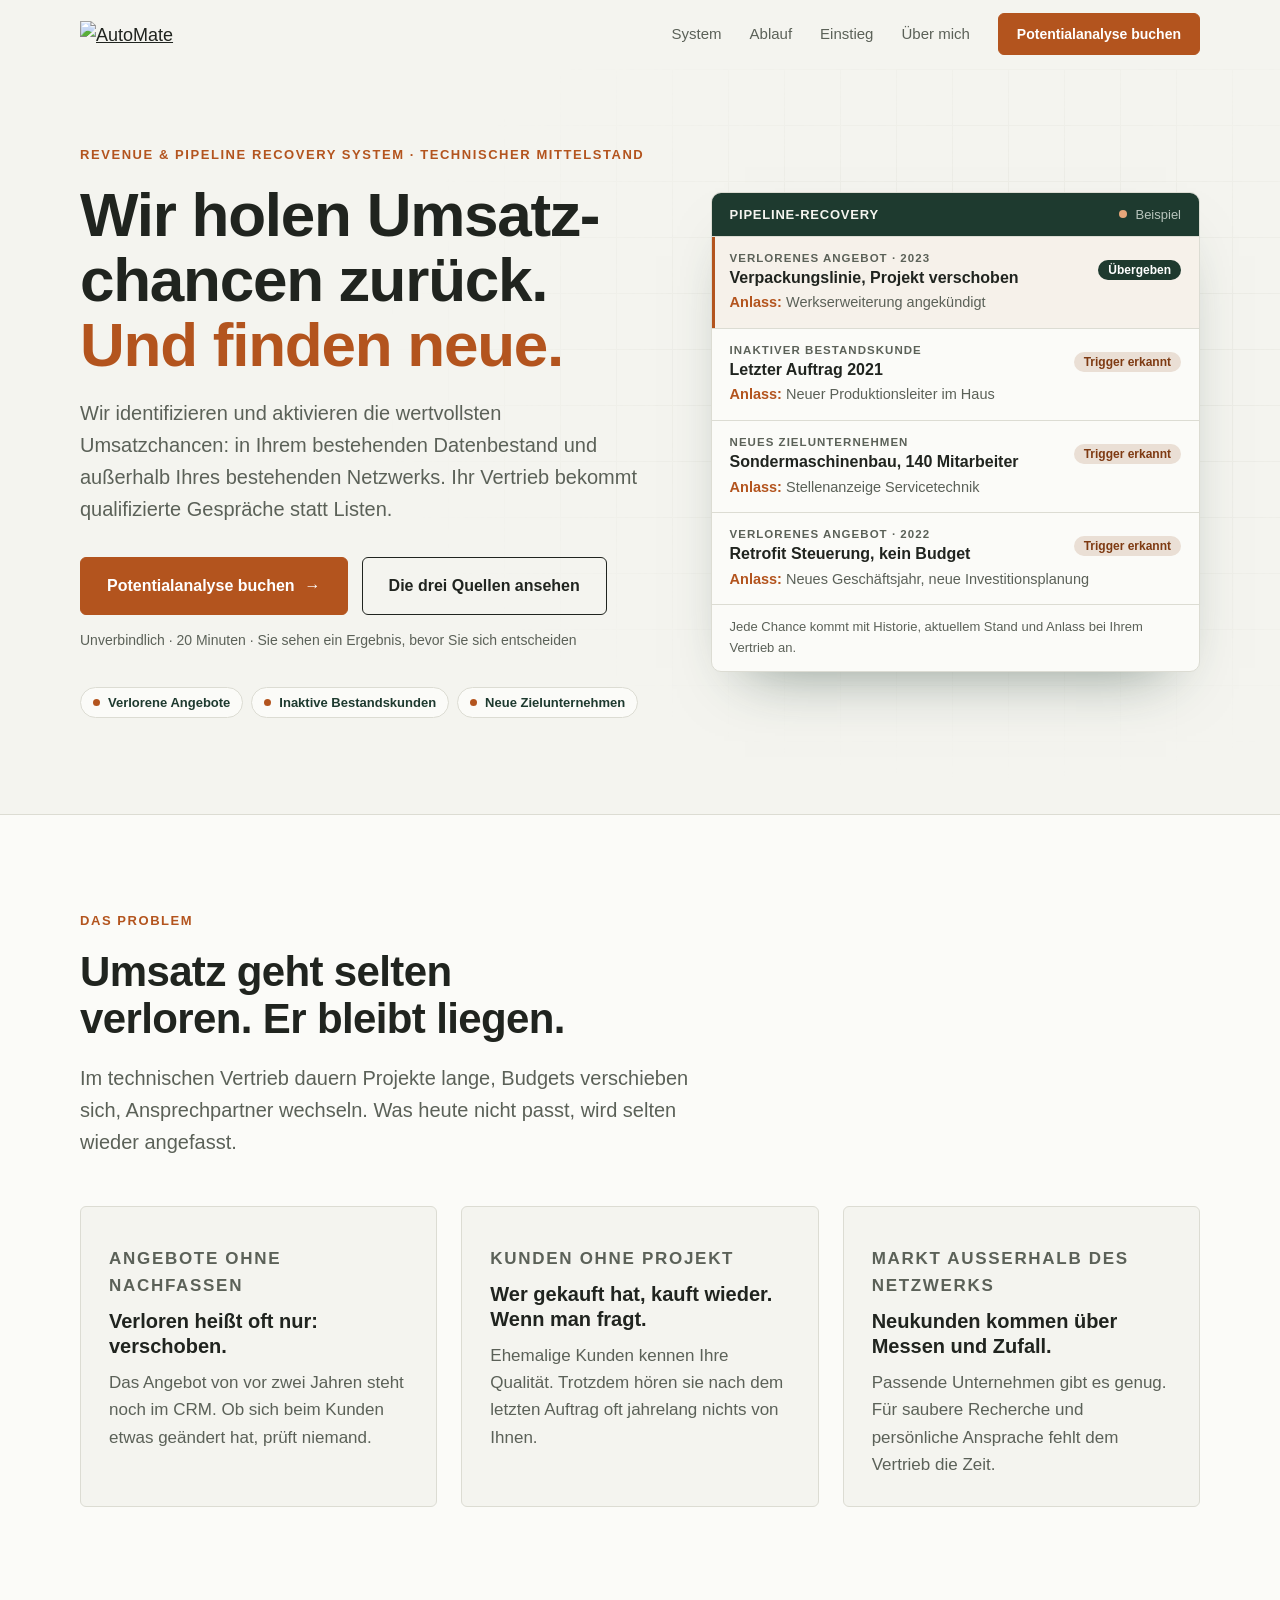
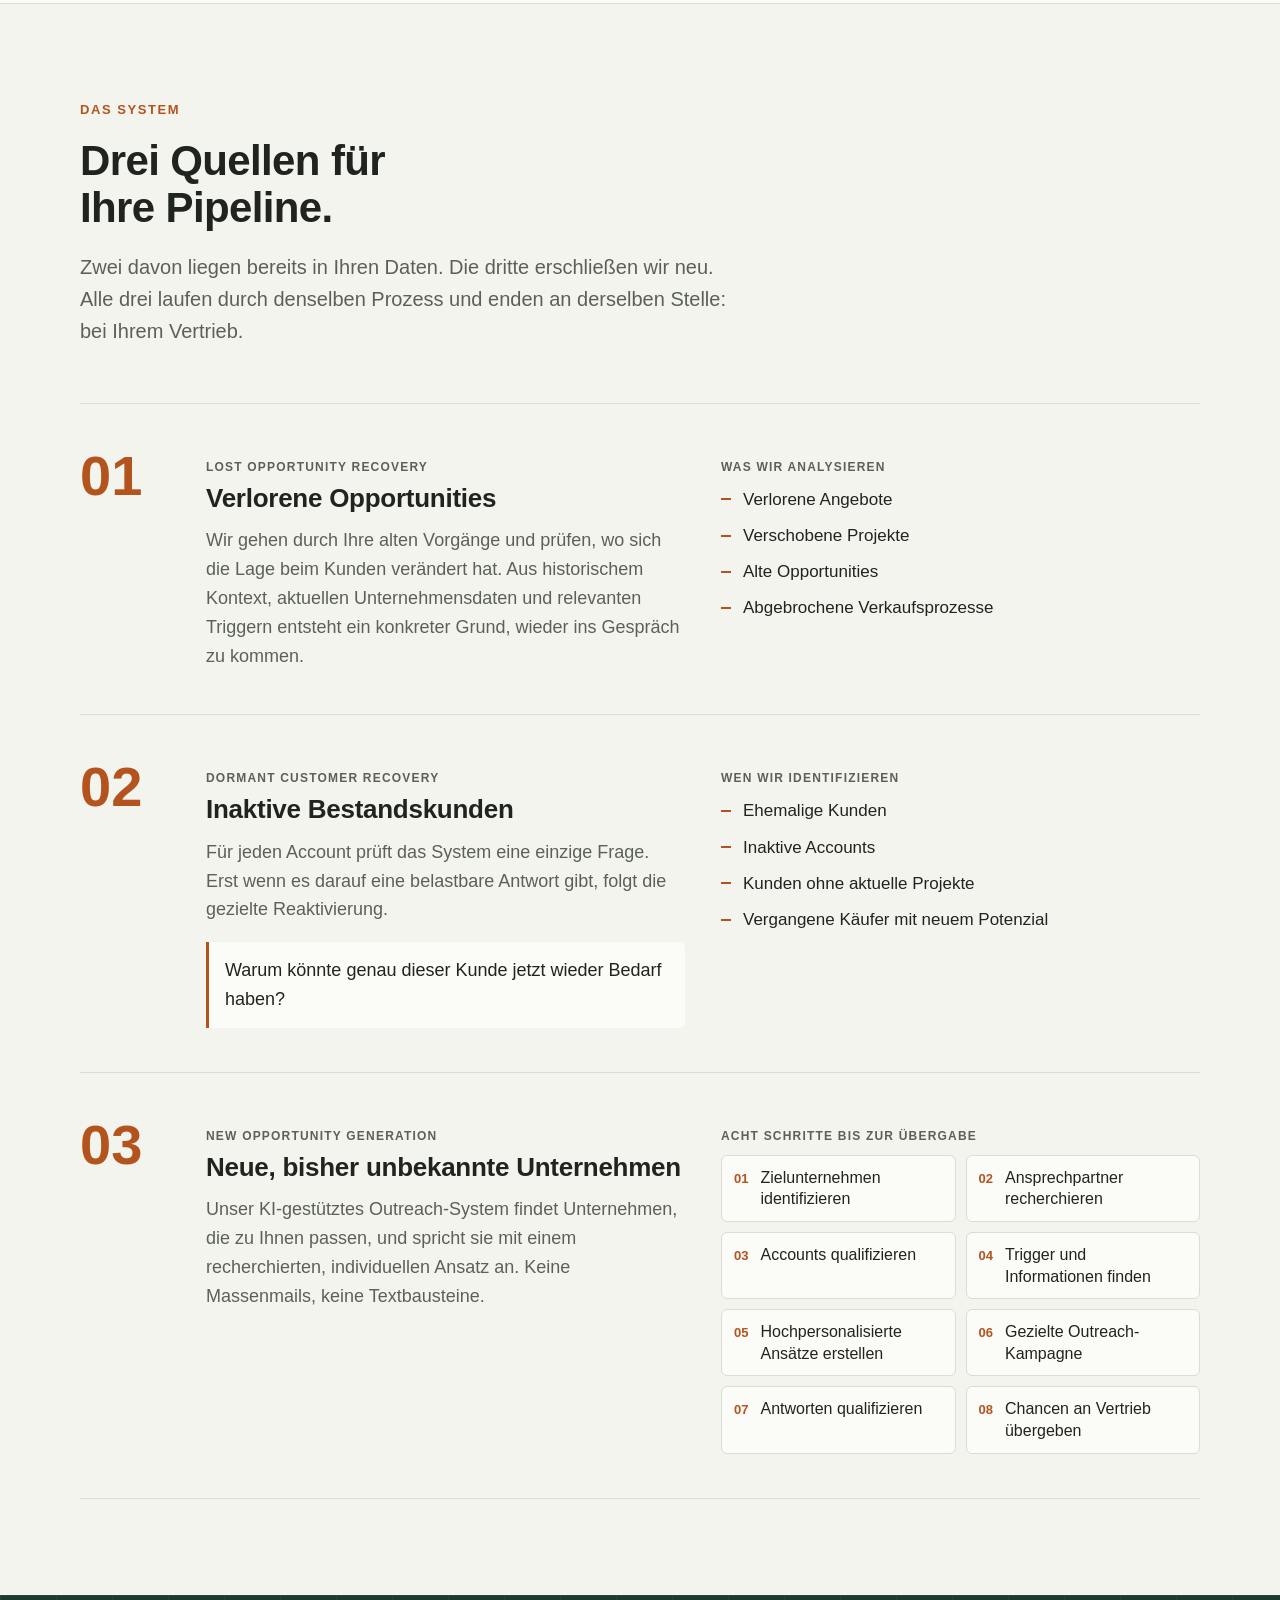
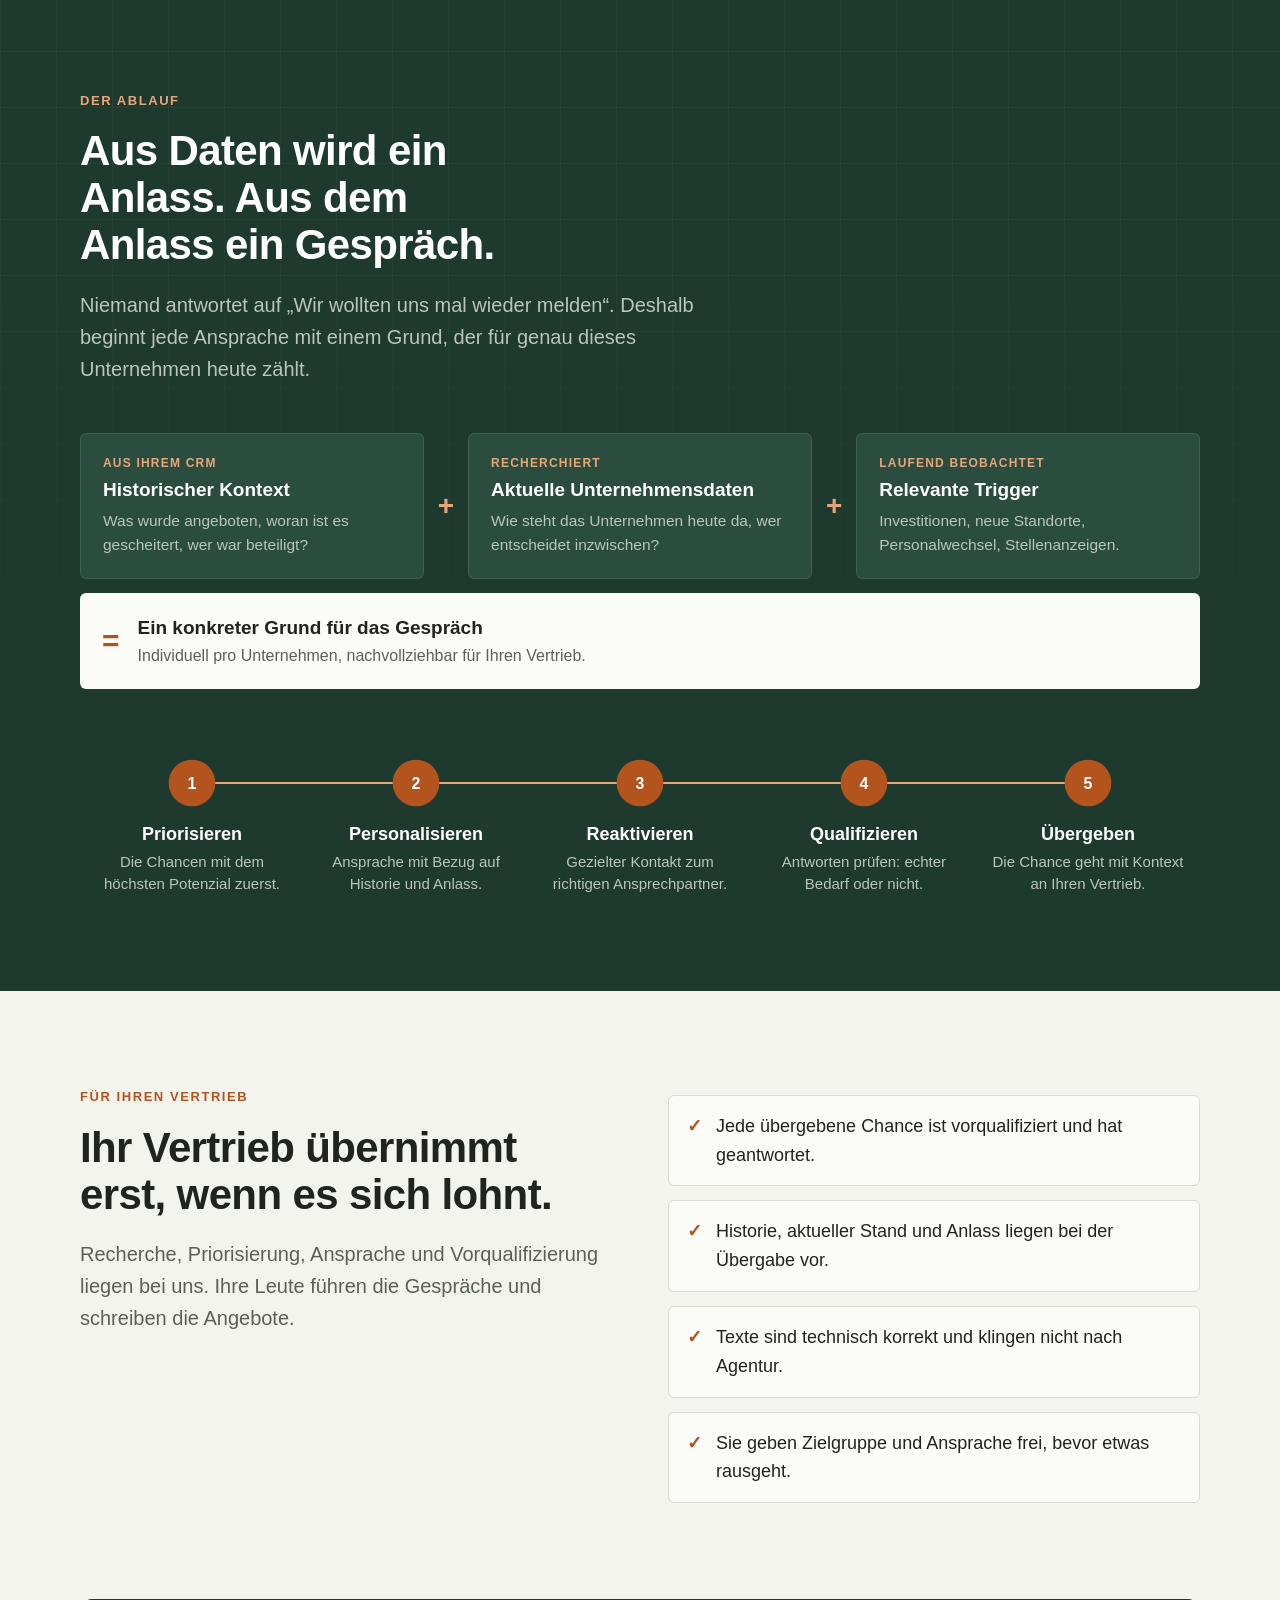
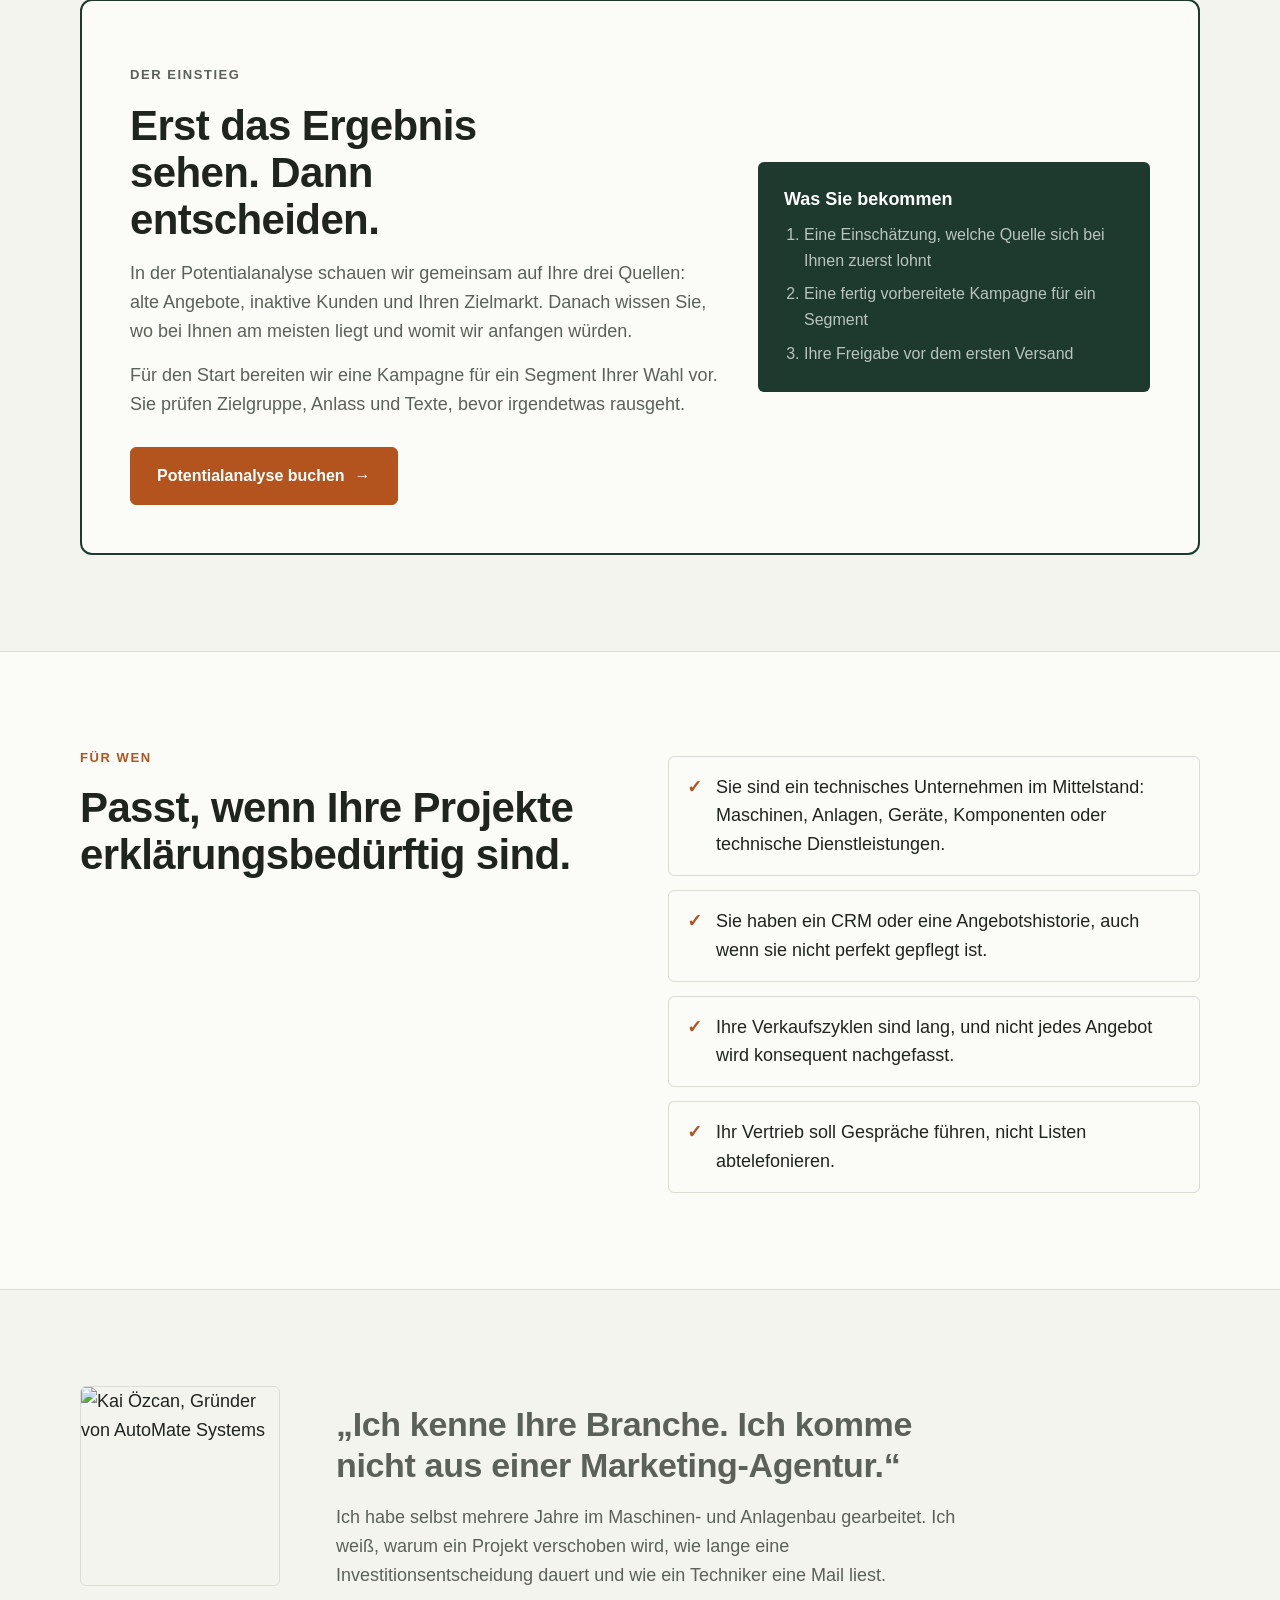
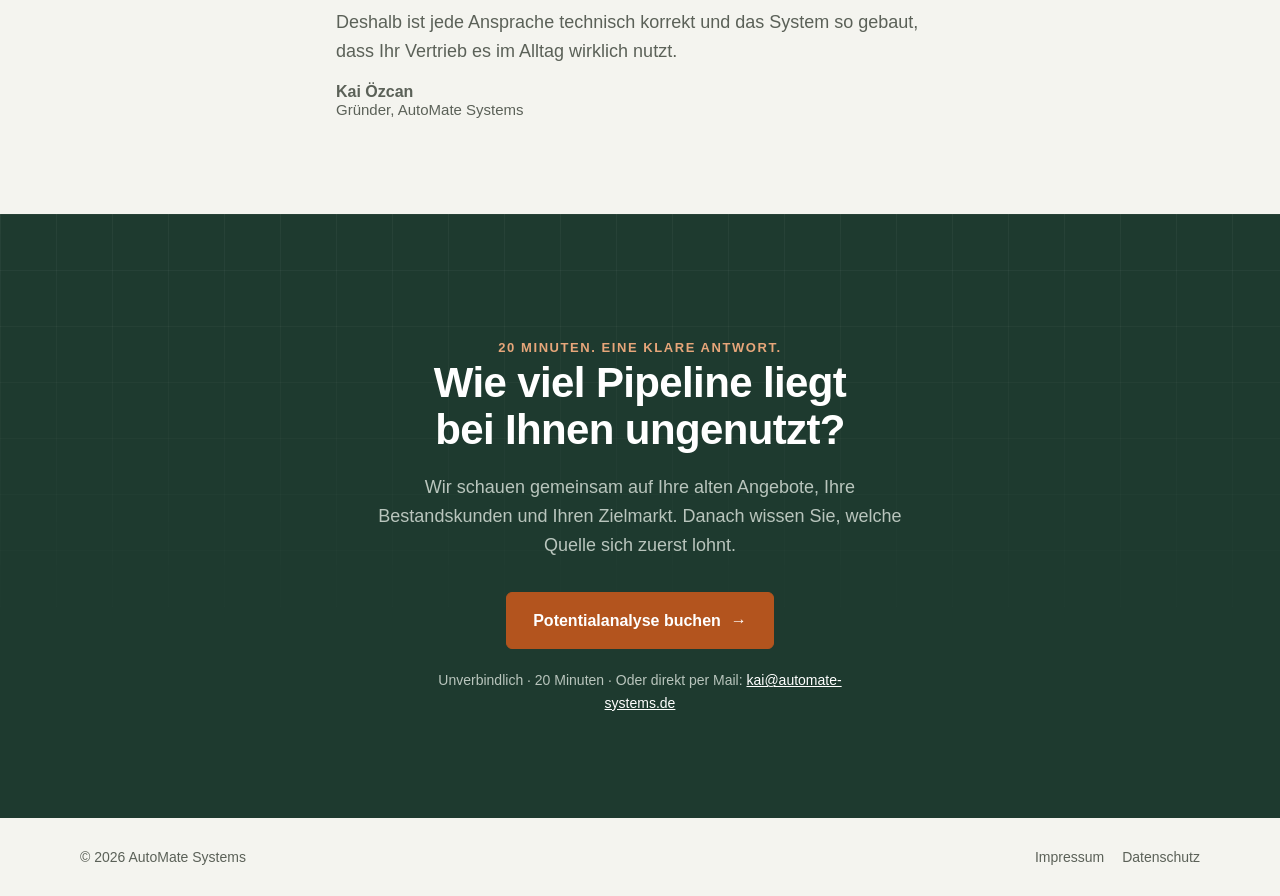
==== commit c3dfae90: "Add files via upload" ====
--- a/index.html
+++ b/index.html
@@ -3,297 +3,452 @@
 <head>
 <meta charset="utf-8">
 <meta name="viewport" content="width=device-width, initial-scale=1">
-<title>AutoMate Systems · After-Sales-Engine für den Maschinenbau</title>
-<meta name="description" content="Die After-Sales-Engine holt Folgeaufträge aus Ihren Bestandskunden: Nachbestellung, Ersatzteile, Retrofit und Upgrades, automatisch aus dem CRM ausgelöst.">
-<link rel="preconnect" href="https://fonts.googleapis.com">
-<link rel="preconnect" href="https://fonts.gstatic.com" crossorigin>
-<link href="https://fonts.googleapis.com/css2?family=Archivo:wght@500;600;700;800&family=Source+Sans+3:wght@400;500;600&display=swap" rel="stylesheet">
+<title>AutoMate Systems · Revenue & Pipeline Recovery für den technischen Mittelstand</title>
+<meta name="description" content="Das Revenue & Pipeline Recovery System für den technischen Mittelstand: verlorene Angebote reaktivieren, inaktive Bestandskunden zurückholen und neue Zielunternehmen gezielt ansprechen.">
+<link rel="icon" href="assets/favicon.svg" type="image/svg+xml">
+<link rel="stylesheet" href="assets/fonts/fonts.css">
+<script>document.documentElement.classList.add('js')</script>
 <style>
 :root{
   --bg:#F4F4EF; --paper:#FBFBF8; --ink:#20241F; --muted:#5B6158; --line:#DCDCD3;
-  --green:#1E3A2F; --green-2:#2A4D3F; --accent:#B3541E; --accent-ink:#fff;
-  --on-green:#F4F4EF; --on-green-muted:#B9C5BD;
-  --r:6px;
+  --green:#1E3A2F; --green-2:#2A4D3F; --accent:#B3541E; --accent-dark:#9A4616; --accent-soft:#E7A67A;
+  --accent-ink:#fff; --on-green:#F4F4EF; --on-green-muted:#B9C5BD;
+  --tag-bg:#EADFD5; --tag-ink:#7E3A12; --tag-g-bg:#DCE7E0;
+  --r:6px; --ease:cubic-bezier(.2,.7,.2,1);
 }
 *{box-sizing:border-box;margin:0;padding:0}
-html{scroll-behavior:smooth}
-body{background:var(--bg);color:var(--ink);font:400 18px/1.6 "Source Sans 3","Segoe UI",Arial,sans-serif;-webkit-font-smoothing:antialiased}
-h1,h2,h3,.logo,.eyebrow,.btn,.num{font-family:Archivo,"Segoe UI",Arial,sans-serif}
+html{scroll-behavior:smooth;scroll-padding-top:80px}
+body{background:var(--bg);color:var(--ink);font:400 18px/1.6 "Source Sans 3","Segoe UI",Arial,sans-serif;-webkit-font-smoothing:antialiased;overflow-x:hidden}
+h1,h2,h3,.eyebrow,.btn,.num,.kicker{font-family:Archivo,"Segoe UI",Arial,sans-serif}
 a{color:inherit}
+img{max-width:100%}
 .wrap{max-width:1160px;margin:0 auto;padding:0 20px}
-section{padding:88px 0}
+section{padding:96px 0}
 .eyebrow{font-size:13px;font-weight:600;letter-spacing:.12em;text-transform:uppercase;color:var(--accent);margin-bottom:16px}
-h1{font-size:clamp(34px,5.4vw,60px);line-height:1.06;font-weight:800;letter-spacing:-.02em}
-h2{font-size:clamp(28px,3.6vw,42px);line-height:1.12;font-weight:700;letter-spacing:-.015em;max-width:22ch}
+h1{font-size:clamp(36px,5.4vw,62px);line-height:1.05;font-weight:800;letter-spacing:-.02em;text-wrap:balance}
+h1 em{font-style:normal;color:var(--accent)}
+h2{font-size:clamp(28px,3.6vw,42px);line-height:1.12;font-weight:700;letter-spacing:-.015em;max-width:22ch;text-wrap:balance}
 h3{font-size:20px;line-height:1.25;font-weight:700}
 .lead{font-size:20px;color:var(--muted);max-width:58ch;margin-top:20px}
-.btn{display:inline-block;background:var(--accent);color:var(--accent-ink);text-decoration:none;font-weight:600;font-size:16px;padding:15px 26px;border-radius:var(--r);transition:background .15s,transform .15s}
-.btn:hover{background:#9A4616;transform:translateY(-1px)}
-.btn.ghost{background:transparent;color:var(--ink);border:1.5px solid var(--ink)}
-.btn.ghost:hover{background:var(--ink);color:var(--bg)}
-.note{font-size:14px;color:var(--muted);margin-top:12px}
-
-/* nav */
-header{position:sticky;top:0;z-index:10;background:rgba(244,244,239,.92);backdrop-filter:blur(8px);border-bottom:1px solid var(--line)}
-.nav{display:flex;align-items:center;justify-content:space-between;height:64px}
-.logo{display:block}
+.note{font-size:14px;color:var(--muted);margin-top:14px}
+
+.btn{display:inline-flex;align-items:center;gap:10px;background:var(--accent);color:var(--accent-ink);text-decoration:none;font-weight:600;font-size:16px;padding:15px 26px;border-radius:var(--r);border:1.5px solid var(--accent);transition:background .2s,border-color .2s,transform .2s var(--ease),box-shadow .2s}
+.btn:hover{background:var(--accent-dark);border-color:var(--accent-dark);transform:translateY(-2px);box-shadow:0 10px 24px -12px rgba(179,84,30,.7)}
+.btn .arr{transition:transform .2s var(--ease)}
+.btn:hover .arr{transform:translateX(4px)}
+.btn.ghost{background:transparent;color:var(--ink);border-color:var(--ink)}
+.btn.ghost:hover{background:var(--ink);color:var(--bg);box-shadow:none}
+:focus-visible{outline:2px solid var(--accent);outline-offset:3px;border-radius:3px}
+
+/* Header */
+header{position:sticky;top:0;z-index:20;background:rgba(244,244,239,.9);backdrop-filter:blur(10px);-webkit-backdrop-filter:blur(10px);border-bottom:1px solid transparent;transition:border-color .25s,box-shadow .25s}
+header.scrolled{border-bottom-color:var(--line);box-shadow:0 8px 24px -20px rgba(30,58,47,.5)}
+.nav{display:flex;align-items:center;justify-content:space-between;height:68px}
 .logo img{height:26px;width:auto;display:block}
-.portrait{width:200px;height:200px;object-fit:contain;border-radius:6px;border:1px solid var(--line);display:block}
-nav a{font-size:15px;color:var(--muted);text-decoration:none;margin-left:26px}
-nav a:hover{color:var(--ink)}
-nav .btn{padding:9px 18px;font-size:14px;color:#fff;margin-left:26px}
-@media(max-width:760px){nav a:not(.btn){display:none}nav .btn{margin-left:0}}
-
-/* hero */
-.hero{padding:72px 0 80px}
-.hero-grid{display:grid;grid-template-columns:1.1fr .9fr;gap:56px;align-items:center}
+nav{display:flex;align-items:center}
+nav a{font-size:15px;color:var(--muted);text-decoration:none;margin-left:28px;position:relative;transition:color .15s}
+nav a:not(.btn)::after{content:"";position:absolute;left:0;right:0;bottom:-6px;height:2px;background:var(--accent);transform:scaleX(0);transform-origin:left;transition:transform .25s var(--ease)}
+nav a:not(.btn):hover{color:var(--ink)}
+nav a:not(.btn):hover::after{transform:scaleX(1)}
+nav .btn{padding:9px 18px;font-size:14px;color:#fff}
+.burger{display:none;width:42px;height:42px;border:1px solid var(--line);border-radius:var(--r);background:var(--paper);cursor:pointer;position:relative}
+.burger span{position:absolute;left:11px;right:11px;height:2px;background:var(--ink);transition:transform .25s var(--ease),opacity .2s}
+.burger span:nth-child(1){top:14px}.burger span:nth-child(2){top:20px}.burger span:nth-child(3){top:26px}
+.burger[aria-expanded="true"] span:nth-child(1){transform:translateY(6px) rotate(45deg)}
+.burger[aria-expanded="true"] span:nth-child(2){opacity:0}
+.burger[aria-expanded="true"] span:nth-child(3){transform:translateY(-6px) rotate(-45deg)}
+@media(max-width:860px){
+  .burger{display:block}
+  nav{position:absolute;top:68px;left:0;right:0;background:var(--paper);border-bottom:1px solid var(--line);flex-direction:column;align-items:stretch;padding:8px 20px 20px;display:none}
+  nav.open{display:flex}
+  nav a{margin:0;padding:14px 0;border-bottom:1px solid var(--line);font-size:17px;color:var(--ink)}
+  nav a:not(.btn)::after{display:none}
+  nav .btn{margin-top:16px;justify-content:center;padding:14px 18px;font-size:16px;border-bottom:1.5px solid var(--accent)}
+}
+
+/* Hero */
+.hero{padding:76px 0 96px;position:relative;overflow:hidden}
+.hero::before{content:"";position:absolute;inset:0;background-image:linear-gradient(var(--line) 1px,transparent 1px),linear-gradient(90deg,var(--line) 1px,transparent 1px);background-size:56px 56px;opacity:.55;-webkit-mask-image:radial-gradient(ellipse 70% 80% at 78% 40%,#000 0%,transparent 70%);mask-image:radial-gradient(ellipse 70% 80% at 78% 40%,#000 0%,transparent 70%);pointer-events:none}
+.hero .wrap{position:relative}
+.hero-grid{display:grid;grid-template-columns:1.08fr .92fr;gap:56px;align-items:center}
 .hero .cta{display:flex;gap:14px;flex-wrap:wrap;margin-top:32px}
-.board{background:var(--paper);border:1px solid var(--line);border-radius:10px;box-shadow:0 18px 40px -24px rgba(30,58,47,.35);overflow:hidden}
+.sources{display:flex;flex-wrap:wrap;gap:8px;margin-top:36px;list-style:none}
+.sources li{font:600 13px Archivo,sans-serif;padding:7px 12px;border:1px solid var(--line);border-radius:99px;background:var(--paper);color:var(--green);display:flex;align-items:center;gap:8px}
+.sources i{width:7px;height:7px;border-radius:50%;background:var(--accent);display:block}
+
+.board{background:var(--paper);border:1px solid var(--line);border-radius:10px;box-shadow:0 30px 60px -34px rgba(30,58,47,.55);overflow:hidden}
 .board-head{display:flex;justify-content:space-between;align-items:center;padding:14px 18px;background:var(--green);color:var(--on-green);font:600 13px Archivo,sans-serif;letter-spacing:.06em;text-transform:uppercase}
-.board-head span:last-child{color:var(--on-green-muted);font-weight:500;text-transform:none;letter-spacing:0}
-.row{display:grid;grid-template-columns:1.5fr .7fr .9fr .8fr;gap:10px;padding:13px 18px;border-top:1px solid var(--line);font-size:15px;align-items:center}
-.row.h{border-top:0;font-size:12px;text-transform:uppercase;letter-spacing:.08em;color:var(--muted);font-weight:600}
-.row b{font-weight:600}
-.tag{display:inline-block;font-size:12px;font-weight:600;padding:3px 9px;border-radius:99px;background:#EADFD5;color:#7E3A12}
-.tag.g{background:#DCE7E0;color:var(--green)}
+.board-head .live{display:flex;align-items:center;gap:8px;color:var(--on-green-muted);font-weight:500;text-transform:none;letter-spacing:0}
+.board-head .live i{width:8px;height:8px;border-radius:50%;background:var(--accent-soft);display:block;animation:pulse 2s infinite}
+@keyframes pulse{0%{box-shadow:0 0 0 0 rgba(231,166,122,.6)}70%{box-shadow:0 0 0 8px rgba(231,166,122,0)}100%{box-shadow:0 0 0 0 rgba(231,166,122,0)}}
+.opp{padding:15px 18px;border-top:1px solid var(--line);display:grid;grid-template-columns:1fr auto;gap:4px 14px;align-items:center;position:relative;transition:background .4s}
+.opp:first-of-type{border-top:0}
+.opp::before{content:"";position:absolute;left:0;top:0;bottom:0;width:3px;background:var(--accent);transform:scaleY(0);transition:transform .4s var(--ease)}
+.opp.active{background:#F6F1EA}
+.opp.active::before{transform:scaleY(1)}
+.opp .src{font:600 11.5px Archivo,sans-serif;letter-spacing:.09em;text-transform:uppercase;color:var(--muted)}
+.opp b{font-weight:600;font-size:16px;line-height:1.3}
+.opp .trg{grid-column:1/-1;font-size:14.5px;color:var(--muted);line-height:1.4}
+.opp .trg span{color:var(--accent);font-weight:600}
+.tag{display:inline-block;font:600 12px "Source Sans 3",sans-serif;padding:3px 10px;border-radius:99px;background:var(--tag-bg);color:var(--tag-ink);white-space:nowrap;grid-row:1/3;grid-column:2;transition:background .35s,color .35s,transform .35s var(--ease)}
+.tag.g{background:var(--tag-g-bg);color:var(--green)}
+.tag.done{background:var(--green);color:#fff}
+.tag.pop{transform:scale(1.1)}
 .board-foot{padding:12px 18px;border-top:1px solid var(--line);font-size:13px;color:var(--muted)}
-@media(max-width:900px){.hero-grid{grid-template-columns:1fr}.hero{padding-top:44px}.row{grid-template-columns:1.4fr .8fr .9fr;}.row>:nth-child(4){display:none}}
-
-/* problem */
+@media(max-width:940px){.hero-grid{grid-template-columns:1fr;gap:44px}.hero{padding:44px 0 72px}}
+
+/* Problem */
 .problem{background:var(--paper);border-top:1px solid var(--line);border-bottom:1px solid var(--line)}
 .cols3{display:grid;grid-template-columns:repeat(3,1fr);gap:24px;margin-top:48px}
-.card{background:var(--bg);border:1px solid var(--line);border-radius:var(--r);padding:28px}
+.card{background:var(--bg);border:1px solid var(--line);border-radius:var(--r);padding:28px;transition:transform .3s var(--ease),box-shadow .3s,border-color .3s}
+.card:hover{transform:translateY(-4px);border-color:#C9C9BD;box-shadow:0 20px 36px -28px rgba(30,58,47,.6)}
 .card p{color:var(--muted);margin-top:10px;font-size:17px}
-.card .k{font:700 13px Archivo,sans-serif;color:var(--accent);letter-spacing:.1em;text-transform:uppercase;margin-bottom:10px}
+.kicker{font-weight:700;font-size:13px;color:var(--accent);letter-spacing:.1em;text-transform:uppercase;margin-bottom:10px}
 @media(max-width:860px){.cols3{grid-template-columns:1fr}}
 
-/* steps */
-.steps{margin-top:56px;display:grid;gap:0}
-.step{display:grid;grid-template-columns:90px 1fr 1fr;gap:32px;padding:36px 0;border-top:1px solid var(--line)}
-.step:last-child{border-bottom:1px solid var(--line)}
-.num{font-size:52px;font-weight:800;color:var(--accent);line-height:1}
-.step p{color:var(--muted)}
-.step ul{list-style:none;display:grid;gap:8px}
-.step li{padding-left:22px;position:relative;font-size:17px}
-.step li::before{content:"";position:absolute;left:0;top:.72em;width:10px;height:2px;background:var(--accent)}
-@media(max-width:860px){.step{grid-template-columns:1fr;gap:14px}.num{font-size:40px}}
-
-/* anlässe */
-.dark{background:var(--green);color:var(--on-green)}
-.dark h2{color:var(--on-green)}
-.dark .eyebrow{color:#E7A67A}
+/* Sources */
+.promise{margin-top:20px;font-size:20px;color:var(--muted);max-width:60ch}
+.srcs{margin-top:56px}
+.srcrow{display:grid;grid-template-columns:90px 1fr 1fr;gap:36px;padding:44px 0;border-top:1px solid var(--line)}
+.srcrow:last-child{border-bottom:1px solid var(--line)}
+.num{font-size:56px;font-weight:800;color:var(--accent);line-height:1}
+.srcrow .en{font:600 12px Archivo,sans-serif;letter-spacing:.1em;text-transform:uppercase;color:var(--muted);margin-bottom:8px}
+.srcrow h3{font-size:26px;letter-spacing:-.01em}
+.srcrow p{color:var(--muted);margin-top:12px}
+.srcrow .q{margin-top:18px;padding:14px 16px;border-left:3px solid var(--accent);background:var(--paper);color:var(--ink);font-weight:500;border-radius:0 var(--r) var(--r) 0}
+.lbl{font:600 12px Archivo,sans-serif;letter-spacing:.1em;text-transform:uppercase;color:var(--green);margin-bottom:12px}
+.dash{list-style:none;display:grid;gap:9px}
+.dash li{padding-left:22px;position:relative;font-size:17px}
+.dash li::before{content:"";position:absolute;left:0;top:.74em;width:10px;height:2px;background:var(--accent)}
+.steps8{list-style:none;counter-reset:s;display:grid;grid-template-columns:1fr 1fr;gap:10px}
+.steps8 li{counter-increment:s;display:flex;gap:12px;align-items:baseline;font-size:16px;line-height:1.35;padding:11px 12px;background:var(--paper);border:1px solid var(--line);border-radius:var(--r)}
+.steps8 li::before{content:counter(s,decimal-leading-zero);font:700 13px Archivo,sans-serif;color:var(--accent)}
+@media(max-width:860px){.srcrow{grid-template-columns:1fr;gap:18px;padding:36px 0}.num{font-size:42px}}
+@media(max-width:480px){.steps8{grid-template-columns:1fr}}
+
+/* Dark: formula + rail */
+.dark{background:var(--green);color:var(--on-green);position:relative;overflow:hidden}
+.dark::before{content:"";position:absolute;inset:0;background-image:linear-gradient(rgba(255,255,255,.045) 1px,transparent 1px),linear-gradient(90deg,rgba(255,255,255,.045) 1px,transparent 1px);background-size:56px 56px;-webkit-mask-image:linear-gradient(180deg,#000,transparent 75%);mask-image:linear-gradient(180deg,#000,transparent 75%);pointer-events:none}
+.dark .wrap{position:relative}
+.dark h2{color:#fff}
+.dark .eyebrow{color:var(--accent-soft)}
 .dark .lead{color:var(--on-green-muted)}
-.occ{display:grid;grid-template-columns:repeat(3,1fr);gap:16px;margin-top:48px}
-.occ div{background:var(--green-2);border:1px solid rgba(255,255,255,.1);border-radius:var(--r);padding:22px 18px}
-.occ h3{font-size:18px;color:#fff}
-.occ p{font-size:15px;color:var(--on-green-muted);margin-top:8px;line-height:1.5}
-@media(max-width:860px){.occ{grid-template-columns:repeat(2,1fr)}}
-@media(max-width:520px){.occ{grid-template-columns:1fr}}
-
-/* trigger flow */
-.flow{display:grid;grid-template-columns:1fr auto 1fr auto 1fr;gap:16px;align-items:stretch;margin-top:48px}
-.node{background:var(--paper);border:1px solid var(--line);border-radius:var(--r);padding:22px}
-.node small{display:block;font:600 12px Archivo,sans-serif;letter-spacing:.1em;text-transform:uppercase;color:var(--accent);margin-bottom:8px}
-.node.hot{background:var(--green);color:var(--on-green);border-color:var(--green)}
-.node.hot small{color:#E7A67A}
-.arrow{align-self:center;font:700 26px Archivo;color:var(--muted)}
-@media(max-width:860px){.flow{grid-template-columns:1fr}.arrow{transform:rotate(90deg);justify-self:center}}
+.formula{display:grid;grid-template-columns:1fr auto 1fr auto 1fr;gap:14px;align-items:stretch;margin-top:48px}
+.fnode{background:var(--green-2);border:1px solid rgba(255,255,255,.1);border-radius:var(--r);padding:22px}
+.fnode small{display:block;font:600 12px Archivo,sans-serif;letter-spacing:.1em;text-transform:uppercase;color:var(--accent-soft);margin-bottom:8px}
+.fnode h3{color:#fff;font-size:19px}
+.fnode p{font-size:15.5px;color:var(--on-green-muted);margin-top:8px;line-height:1.5}
+.op{align-self:center;font:700 28px Archivo,sans-serif;color:var(--accent-soft)}
+.result{margin-top:14px;display:flex;align-items:center;gap:18px;background:var(--paper);color:var(--ink);border-radius:var(--r);padding:20px 22px}
+.result .eq{font:800 30px Archivo,sans-serif;color:var(--accent);line-height:1}
+.result b{font-family:Archivo,sans-serif;font-size:19px}
+.result span{display:block;color:var(--muted);font-size:16px}
+@media(max-width:860px){.formula{grid-template-columns:1fr}.op{justify-self:center}}
+
+.rail{list-style:none;display:grid;grid-template-columns:repeat(5,1fr);margin-top:72px;position:relative}
+.rail::before,.rail::after{content:"";position:absolute;top:21px;left:10%;right:10%;height:2px;background:rgba(255,255,255,.14)}
+.rail::after{background:var(--accent-soft);transform:scaleX(0);transform-origin:left;transition:transform 2.2s var(--ease) .2s}
+.rail.in::after{transform:scaleX(1)}
+.rail li{text-align:center;padding:0 10px;position:relative;z-index:1}
+.rail .dot{width:44px;height:44px;border-radius:50%;margin:0 auto 18px;display:grid;place-items:center;font:700 15px Archivo,sans-serif;background:var(--green);border:2px solid rgba(255,255,255,.25);color:var(--on-green-muted);transition:background .4s,border-color .4s,color .4s,transform .4s var(--ease)}
+.rail.in .dot{background:var(--accent);border-color:var(--accent);color:#fff;transform:scale(1.06)}
+.rail.in li:nth-child(1) .dot{transition-delay:.2s}.rail.in li:nth-child(2) .dot{transition-delay:.7s}.rail.in li:nth-child(3) .dot{transition-delay:1.2s}.rail.in li:nth-child(4) .dot{transition-delay:1.7s}.rail.in li:nth-child(5) .dot{transition-delay:2.2s}
+.rail h3{color:#fff;font-size:18px}
+.rail p{font-size:15px;color:var(--on-green-muted);margin-top:6px;line-height:1.45}
+@media(max-width:860px){
+  .rail{grid-template-columns:1fr;gap:26px;margin-top:52px}
+  .rail::before,.rail::after{top:22px;bottom:22px;left:21px;right:auto;width:2px;height:auto}
+  .rail::after{transform:scaleY(0);transform-origin:top}
+  .rail.in::after{transform:scaleY(1)}
+  .rail li{text-align:left;display:grid;grid-template-columns:44px 1fr;gap:4px 18px;padding:0}
+  .rail .dot{margin:0;grid-row:1/3}
+  .rail h3{align-self:end}
+}
+
+/* Handover */
 .split{display:grid;grid-template-columns:1fr 1fr;gap:56px;align-items:start}
 @media(max-width:860px){.split{grid-template-columns:1fr;gap:28px}}
 .checks{list-style:none;display:grid;gap:14px;margin-top:8px}
-.checks li{padding:16px 18px;background:var(--paper);border:1px solid var(--line);border-radius:var(--r);display:flex;gap:14px}
+.checks li{padding:16px 18px;background:var(--paper);border:1px solid var(--line);border-radius:var(--r);display:flex;gap:14px;transition:transform .3s var(--ease),border-color .3s}
+.checks li:hover{transform:translateX(4px);border-color:#C9C9BD}
 .checks li::before{content:"✓";color:var(--accent);font-weight:700}
 
-/* opener offer */
+/* Offer */
 .offer{background:var(--paper);border:2px solid var(--green);border-radius:12px;padding:48px;display:grid;grid-template-columns:1.2fr .8fr;gap:40px;align-items:center}
 .offer h2{max-width:20ch}
 .offer p{color:var(--muted);margin-top:16px}
+.offer .btn{margin-top:28px}
 .offer .side{background:var(--green);color:var(--on-green);border-radius:var(--r);padding:26px}
 .offer .side h3{color:#fff;margin-bottom:12px;font-size:18px}
 .offer .side ol{padding-left:20px;display:grid;gap:8px;color:var(--on-green-muted);font-size:16px}
 @media(max-width:860px){.offer{grid-template-columns:1fr;padding:28px}}
 
-/* about */
+/* About */
 .about{display:grid;grid-template-columns:200px 1fr;gap:56px;align-items:start}
-.sig{margin-top:24px;font:600 16px Archivo;color:var(--ink)}
-.sig span{display:block;font:400 15px "Source Sans 3";color:var(--muted)}
-.quote{font:700 clamp(24px,3vw,34px)/1.2 Archivo;letter-spacing:-.01em;color:var(--green)}
+.portrait{width:200px;height:200px;object-fit:cover;border-radius:6px;border:1px solid var(--line);display:block}
+.quote{font:700 clamp(24px,3vw,34px)/1.2 Archivo,sans-serif;letter-spacing:-.01em;color:var(--green);text-wrap:balance}
+.about p{margin-top:18px;color:var(--muted);max-width:62ch}
+.sig{margin-top:24px;font:600 16px Archivo,sans-serif;color:var(--ink)}
+.sig span{display:block;font:400 15px "Source Sans 3",sans-serif;color:var(--muted)}
 @media(max-width:860px){.about{grid-template-columns:1fr;gap:24px}.portrait{width:132px;height:132px}}
 
-/* cta */
-.cta-band{background:var(--green);color:var(--on-green);text-align:center;padding:96px 0}
-.cta-band h2{margin:0 auto;color:#fff;max-width:20ch}
+/* CTA */
+.cta-band{text-align:center;padding:104px 0}
+.cta-band h2{margin:0 auto;max-width:20ch}
 .cta-band p{color:var(--on-green-muted);max-width:56ch;margin:20px auto 0}
 .cta-band .btn{margin-top:32px}
 .cta-band .note{color:var(--on-green-muted)}
 .cta-band a.mail{color:#fff}
+
 footer{padding:28px 0;font-size:14px;color:var(--muted)}
 footer .wrap{display:flex;justify-content:space-between;flex-wrap:wrap;gap:12px}
 footer a{margin-left:18px;text-decoration:none}
+footer a:first-child{margin-left:0}
 footer a:hover{text-decoration:underline}
+
+/* Reveal */
+.js .rv{opacity:0;transform:translateY(22px);transition:opacity .7s var(--ease),transform .7s var(--ease);transition-delay:var(--d,0s)}
+.js .rv.in{opacity:1;transform:none}
+@media(prefers-reduced-motion:reduce){
+  html{scroll-behavior:auto}
+  .js .rv{opacity:1;transform:none;transition:none}
+  .rail::after,.rail .dot,.btn,.card,.checks li{transition:none!important}
+  .board-head .live i{animation:none}
+}
 </style>
 </head>
-<body>
-
-<header>
+<body id="top">
+
+<header id="hdr">
   <div class="wrap nav">
-    <a class="logo" href="#top"><img src="[data-uri]" alt="AutoMate Systems"></a>
-    <nav>
+    <a class="logo" href="#top" aria-label="AutoMate Systems, zum Seitenanfang"><img src="assets/logo.png" alt="AutoMate Systems" width="157" height="26"></a>
+    <button class="burger" id="burger" aria-label="Menü" aria-expanded="false" aria-controls="menu"><span></span><span></span><span></span></button>
+    <nav id="menu">
+      <a href="#system">System</a>
       <a href="#ablauf">Ablauf</a>
-      <a href="#anlaesse">Anlässe</a>
       <a href="#einstieg">Einstieg</a>
       <a href="#ueber-mich">Über mich</a>
-      <a class="btn" href="https://calendly.com/kai-automate-systems/potentialanalyse">Potentialanalyse buchen</a>
+      <a class="btn" href="https://calendly.com/kai-automate-systems/potentialanalyse" target="_blank" rel="noopener">Potentialanalyse buchen</a>
     </nav>
   </div>
 </header>
 
-<main id="top">
-
-<!-- HERO -->
+<main>
+
 <section class="hero">
   <div class="wrap hero-grid">
     <div>
-      <p class="eyebrow">After-Sales-Engine · Maschinen-, Anlagen- &amp; Gerätebau</p>
-      <h1>Der nächste Auftrag steckt in Ihrer Kundenliste.</h1>
-      <p class="lead">Die After-Sales-Engine holt Folgeaufträge aus Ihren Bestandskunden: Nachbestellung, Ersatzteile, Retrofit, Upgrade. Ausgelöst direkt aus Ihrem CRM. Ihr Vertrieb bearbeitet nur noch die warmen Anfragen.</p>
-      <div class="cta">
-        <a class="btn" href="https://calendly.com/kai-automate-systems/potentialanalyse">Potentialanalyse buchen</a>
-        <a class="btn ghost" href="#ablauf">So läuft es ab</a>
-      </div>
-      <p class="note">Unverbindlich · 20 Minuten · Sie sehen ein Ergebnis, bevor Sie sich entscheiden</p>
-    </div>
-
-    <div class="board" aria-label="Beispiel für einen Reaktivierungs-Fahrplan">
-      <div class="board-head"><span>Reaktivierungs-Fahrplan</span><span>Beispiel</span></div>
-      <div class="row h"><span>Segment</span><span>Baujahr</span><span>Letzter Kontakt</span><span>Anlass</span></div>
-      <div class="row"><b>Linie A, Kunden Süd</b><span>2011–14</span><span>vor 3+ J.</span><span><span class="tag">Retrofit</span></span></div>
-      <div class="row"><b>Handgeräte Serie M</b><span>2019–21</span><span>vor 2 J.</span><span><span class="tag g">Nachbestellung</span></span></div>
-      <div class="row"><b>Förderanlagen</b><span>2008–12</span><span>unbekannt</span><span><span class="tag">Ersatzteile</span></span></div>
-      <div class="row"><b>Steuerung Gen. 2</b><span>2014–17</span><span>vor 4+ J.</span><span><span class="tag g">Upgrade</span></span></div>
-      <div class="board-foot">Segmentiert nach Maschinentyp, Baujahr, letztem Service und Umsatzpotenzial.</div>
-    </div>
-  </div>
-</section>
-
-<!-- PROBLEM -->
+      <p class="eyebrow rv">Revenue & Pipeline Recovery System · Technischer Mittelstand</p>
+      <h1 class="rv" style="--d:.08s">Wir holen Umsatz&shy;chancen zurück. <em>Und finden neue.</em></h1>
+      <p class="lead rv" style="--d:.16s">Wir identifizieren und aktivieren die wertvollsten Umsatzchancen: in Ihrem bestehenden Datenbestand und außerhalb Ihres bestehenden Netzwerks. Ihr Vertrieb bekommt qualifizierte Gespräche statt Listen.</p>
+      <div class="cta rv" style="--d:.24s">
+        <a class="btn" href="https://calendly.com/kai-automate-systems/potentialanalyse" target="_blank" rel="noopener">Potentialanalyse buchen <span class="arr" aria-hidden="true">→</span></a>
+        <a class="btn ghost" href="#system">Die drei Quellen ansehen</a>
+      </div>
+      <p class="note rv" style="--d:.3s">Unverbindlich · 20 Minuten · Sie sehen ein Ergebnis, bevor Sie sich entscheiden</p>
+      <ul class="sources rv" style="--d:.36s" aria-label="Drei Quellen für Pipeline">
+        <li><i></i>Verlorene Angebote</li>
+        <li><i></i>Inaktive Bestandskunden</li>
+        <li><i></i>Neue Zielunternehmen</li>
+      </ul>
+    </div>
+
+    <div class="board rv" style="--d:.2s" id="board" aria-label="Beispielhafte Pipeline-Übersicht">
+      <div class="board-head"><span>Pipeline-Recovery</span><span class="live"><i></i>Beispiel</span></div>
+      <div class="opp" data-final="Übergeben">
+        <span class="src">Verlorenes Angebot · 2023</span>
+        <span class="tag">Trigger erkannt</span>
+        <b>Verpackungslinie, Projekt verschoben</b>
+        <span class="trg"><span>Anlass:</span> Werkserweiterung angekündigt</span>
+      </div>
+      <div class="opp" data-final="Qualifiziert">
+        <span class="src">Inaktiver Bestandskunde</span>
+        <span class="tag">Trigger erkannt</span>
+        <b>Letzter Auftrag 2021</b>
+        <span class="trg"><span>Anlass:</span> Neuer Produktionsleiter im Haus</span>
+      </div>
+      <div class="opp" data-final="Antwort erhalten">
+        <span class="src">Neues Zielunternehmen</span>
+        <span class="tag">Trigger erkannt</span>
+        <b>Sondermaschinenbau, 140 Mitarbeiter</b>
+        <span class="trg"><span>Anlass:</span> Stellenanzeige Servicetechnik</span>
+      </div>
+      <div class="opp" data-final="Reaktiviert">
+        <span class="src">Verlorenes Angebot · 2022</span>
+        <span class="tag">Trigger erkannt</span>
+        <b>Retrofit Steuerung, kein Budget</b>
+        <span class="trg"><span>Anlass:</span> Neues Geschäftsjahr, neue Investitionsplanung</span>
+      </div>
+      <div class="board-foot">Jede Chance kommt mit Historie, aktuellem Stand und Anlass bei Ihrem Vertrieb an.</div>
+    </div>
+  </div>
+</section>
+
 <section class="problem">
   <div class="wrap">
-    <p class="eyebrow">Das Problem</p>
-    <h2>Der Kunde hat bei Ihnen gekauft. Und danach hören Sie oft nichts mehr.</h2>
-    <p class="lead">Jeder Bestandskunde ist ein warmer Kontakt. Trotzdem wird er selten systematisch angesprochen. Neukunden kosten Monate, der Folgeauftrag liegt schon in Ihrer Liste.</p>
+    <p class="eyebrow rv">Das Problem</p>
+    <h2 class="rv">Umsatz geht selten verloren. Er bleibt liegen.</h2>
+    <p class="lead rv">Im technischen Vertrieb dauern Projekte lange, Budgets verschieben sich, Ansprechpartner wechseln. Was heute nicht passt, wird selten wieder angefasst.</p>
     <div class="cols3">
-      <div class="card"><p class="k">Daten ohne Nutzen</p><h3>Das CRM weiß es, der Vertrieb nicht.</h3><p>Gerätetyp, Baujahr und letzter Kontakt liegen vor. Nur schaut niemand rein, bevor der Kunde woanders bestellt.</p></div>
-      <div class="card"><p class="k">Zufall statt System</p><h3>Aufträge kommen, wenn der Kunde anruft.</h3><p>Dann steht die Anlage, oder das Ersatzgerät kommt schon vom Wettbewerber.</p></div>
-      <div class="card"><p class="k">Vertrieb ausgelastet</p><h3>Für Bestandspflege bleibt keine Zeit.</h3><p>Neuprojekte gehen vor. Das Geschäft mit installierten Maschinen und Geräten läuft nebenher oder gar nicht.</p></div>
-    </div>
-  </div>
-</section>
-
-<!-- ABLAUF -->
-<section id="ablauf">
+      <div class="card rv">
+        <p class="kicker">Angebote ohne Nachfassen</p>
+        <h3>Verloren heißt oft nur: verschoben.</h3>
+        <p>Das Angebot von vor zwei Jahren steht noch im CRM. Ob sich beim Kunden etwas geändert hat, prüft niemand.</p>
+      </div>
+      <div class="card rv" style="--d:.1s">
+        <p class="kicker">Kunden ohne Projekt</p>
+        <h3>Wer gekauft hat, kauft wieder. Wenn man fragt.</h3>
+        <p>Ehemalige Kunden kennen Ihre Qualität. Trotzdem hören sie nach dem letzten Auftrag oft jahrelang nichts von Ihnen.</p>
+      </div>
+      <div class="card rv" style="--d:.2s">
+        <p class="kicker">Markt außerhalb des Netzwerks</p>
+        <h3>Neukunden kommen über Messen und Zufall.</h3>
+        <p>Passende Unternehmen gibt es genug. Für saubere Recherche und persönliche Ansprache fehlt dem Vertrieb die Zeit.</p>
+      </div>
+    </div>
+  </div>
+</section>
+
+<section id="system">
   <div class="wrap">
-    <p class="eyebrow">Der Ablauf</p>
-    <h2>Drei Schritte vom Kundenstamm zur Anfrage.</h2>
-    <div class="steps">
-      <div class="step">
+    <p class="eyebrow rv">Das System</p>
+    <h2 class="rv">Drei Quellen für Ihre Pipeline.</h2>
+    <p class="promise rv">Zwei davon liegen bereits in Ihren Daten. Die dritte erschließen wir neu. Alle drei laufen durch denselben Prozess und enden an derselben Stelle: bei Ihrem Vertrieb.</p>
+
+    <div class="srcs">
+      <article class="srcrow rv">
         <div class="num">01</div>
-        <div><h3>Setup</h3><p style="margin-top:10px">Ich gehe durch Ihre Kundenbasis und Ihr CRM und baue daraus einen klaren Reaktivierungs-Fahrplan.</p></div>
-        <ul>
-          <li>Segmentierung nach Maschinentyp und Baujahr</li>
-          <li>Bewertung nach letztem Service</li>
-          <li>Einstufung nach Umsatzpotenzial</li>
-          <li>Reihenfolge: wen zuerst, mit welchem Anlass</li>
-        </ul>
-      </div>
-      <div class="step">
+        <div>
+          <p class="en">Lost Opportunity Recovery</p>
+          <h3>Verlorene Opportunities</h3>
+          <p>Wir gehen durch Ihre alten Vorgänge und prüfen, wo sich die Lage beim Kunden verändert hat. Aus historischem Kontext, aktuellen Unternehmensdaten und relevanten Triggern entsteht ein konkreter Grund, wieder ins Gespräch zu kommen.</p>
+        </div>
+        <div>
+          <p class="lbl">Was wir analysieren</p>
+          <ul class="dash">
+            <li>Verlorene Angebote</li>
+            <li>Verschobene Projekte</li>
+            <li>Alte Opportunities</li>
+            <li>Abgebrochene Verkaufsprozesse</li>
+          </ul>
+        </div>
+      </article>
+
+      <article class="srcrow rv">
         <div class="num">02</div>
-        <div><h3>Kampagnen</h3><p style="margin-top:10px">Personalisierte E-Mail-Strecken an Ihre Bestandskunden. Technisch korrekt getextet, nicht im Agentur-Ton.</p></div>
-        <ul>
-          <li>Pro Segment ein passender Anlass</li>
-          <li>Bezug auf Maschine, Baujahr und Servicestand</li>
-          <li>Eine klare Rückfrage statt Werbefloskel</li>
-          <li>Antworten landen direkt beim Vertrieb</li>
-        </ul>
-      </div>
-      <div class="step">
+        <div>
+          <p class="en">Dormant Customer Recovery</p>
+          <h3>Inaktive Bestandskunden</h3>
+          <p>Für jeden Account prüft das System eine einzige Frage. Erst wenn es darauf eine belastbare Antwort gibt, folgt die gezielte Reaktivierung.</p>
+          <p class="q">Warum könnte genau dieser Kunde jetzt wieder Bedarf haben?</p>
+        </div>
+        <div>
+          <p class="lbl">Wen wir identifizieren</p>
+          <ul class="dash">
+            <li>Ehemalige Kunden</li>
+            <li>Inaktive Accounts</li>
+            <li>Kunden ohne aktuelle Projekte</li>
+            <li>Vergangene Käufer mit neuem Potenzial</li>
+          </ul>
+        </div>
+      </article>
+
+      <article class="srcrow rv">
         <div class="num">03</div>
-        <div><h3>Automatisierung</h3><p style="margin-top:10px">Im CRM hinterlege ich Trigger. Anlässe für Folgeaufträge lösen sich künftig von selbst aus.</p></div>
-        <ul>
-          <li>Typischer Nachbestellzeitpunkt erreicht: Mail geht raus</li>
-          <li>Wartung fällig oder Baujahr-Schwelle für Retrofit: Mail geht raus</li>
-          <li>Anfrage kommt: Vertriebler bekommt sie warm</li>
-          <li>Kein manuelles Nachhalten mehr</li>
-        </ul>
-      </div>
-    </div>
-  </div>
-</section>
-
-<!-- ANLÄSSE -->
-<section id="anlaesse" class="dark">
+        <div>
+          <p class="en">New Opportunity Generation</p>
+          <h3>Neue, bisher unbekannte Unternehmen</h3>
+          <p>Unser KI-gestütztes Outreach-System findet Unternehmen, die zu Ihnen passen, und spricht sie mit einem recherchierten, individuellen Ansatz an. Keine Massenmails, keine Textbausteine.</p>
+        </div>
+        <div>
+          <p class="lbl">Acht Schritte bis zur Übergabe</p>
+          <ol class="steps8">
+            <li>Zielunternehmen identifizieren</li>
+            <li>Ansprechpartner recherchieren</li>
+            <li>Accounts qualifizieren</li>
+            <li>Trigger und Informationen finden</li>
+            <li>Hochpersonalisierte Ansätze erstellen</li>
+            <li>Gezielte Outreach-Kampagne</li>
+            <li>Antworten qualifizieren</li>
+            <li>Chancen an Vertrieb übergeben</li>
+          </ol>
+        </div>
+      </article>
+    </div>
+  </div>
+</section>
+
+<section class="dark" id="ablauf">
   <div class="wrap">
-    <p class="eyebrow">Kampagnen-Anlässe</p>
-    <h2>Sechs Gründe, warum Ihr Kunde wieder bei Ihnen bestellt.</h2>
-    <p class="lead">Jeder Anlass bekommt eine eigene Strecke mit eigener Sprache. Bei Handgeräten greift ein anderer Anlass als bei einer Linie im Werk.</p>
-    <div class="occ">
-      <div><h3>Nachbestellung</h3><p>Ersatzgerät oder Folgelieferung, wenn der typische Zyklus erreicht ist.</p></div>
-      <div><h3>Ersatzteile &amp; Zubehör</h3><p>Verschleißteile und Zubehör vor dem Ausfall.</p></div>
-      <div><h3>Wartung</h3><p>Intervall überfällig, Prüfung fällig.</p></div>
-      <div><h3>Retrofit</h3><p>Ältere Anlage, neue Steuerung oder Sicherheitstechnik.</p></div>
-      <div><h3>Upgrade</h3><p>Mehr Leistung aus dem vorhandenen Gerät.</p></div>
-      <div><h3>Schulung</h3><p>Neue Bediener, neue Software, neuer Stand.</p></div>
-    </div>
-  </div>
-</section>
-
-<!-- AUTOMATION -->
+    <p class="eyebrow rv">Der Ablauf</p>
+    <h2 class="rv">Aus Daten wird ein Anlass. Aus dem Anlass ein Gespräch.</h2>
+    <p class="lead rv">Niemand antwortet auf „Wir wollten uns mal wieder melden“. Deshalb beginnt jede Ansprache mit einem Grund, der für genau dieses Unternehmen heute zählt.</p>
+
+    <div class="formula">
+      <div class="fnode rv">
+        <small>Aus Ihrem CRM</small>
+        <h3>Historischer Kontext</h3>
+        <p>Was wurde angeboten, woran ist es gescheitert, wer war beteiligt?</p>
+      </div>
+      <div class="op rv" style="--d:.1s" aria-hidden="true">+</div>
+      <div class="fnode rv" style="--d:.15s">
+        <small>Recherchiert</small>
+        <h3>Aktuelle Unternehmensdaten</h3>
+        <p>Wie steht das Unternehmen heute da, wer entscheidet inzwischen?</p>
+      </div>
+      <div class="op rv" style="--d:.25s" aria-hidden="true">+</div>
+      <div class="fnode rv" style="--d:.3s">
+        <small>Laufend beobachtet</small>
+        <h3>Relevante Trigger</h3>
+        <p>Investitionen, neue Standorte, Personalwechsel, Stellenanzeigen.</p>
+      </div>
+    </div>
+    <div class="result rv" style="--d:.4s">
+      <span class="eq" aria-hidden="true">=</span>
+      <div><b>Ein konkreter Grund für das Gespräch</b><span>Individuell pro Unternehmen, nachvollziehbar für Ihren Vertrieb.</span></div>
+    </div>
+
+    <ol class="rail" id="rail">
+      <li><div class="dot">1</div><h3>Priorisieren</h3><p>Die Chancen mit dem höchsten Potenzial zuerst.</p></li>
+      <li><div class="dot">2</div><h3>Personalisieren</h3><p>Ansprache mit Bezug auf Historie und Anlass.</p></li>
+      <li><div class="dot">3</div><h3>Reaktivieren</h3><p>Gezielter Kontakt zum richtigen Ansprechpartner.</p></li>
+      <li><div class="dot">4</div><h3>Qualifizieren</h3><p>Antworten prüfen: echter Bedarf oder nicht.</p></li>
+      <li><div class="dot">5</div><h3>Übergeben</h3><p>Die Chance geht mit Kontext an Ihren Vertrieb.</p></li>
+    </ol>
+  </div>
+</section>
+
 <section>
-  <div class="wrap">
-    <p class="eyebrow">Automatisierung</p>
-    <h2>Der nächste Anlass löst sich selbst aus.</h2>
-    <p class="lead">Einmal im CRM hinterlegt, läuft die Engine mit. Ihr Vertrieb sieht nur, was bereit zum Anruf ist.</p>
-    <div class="flow">
-      <div class="node"><small>Trigger im CRM</small><h3>Anlass tritt ein</h3><p class="note" style="margin-top:8px">z. B. letzte Bestellung vor 18 Monaten</p></div>
-      <div class="arrow">→</div>
-      <div class="node"><small>Automatisch</small><h3>Passende Mail geht raus</h3><p class="note" style="margin-top:8px">Mit Maschinentyp, Baujahr und Anlass</p></div>
-      <div class="arrow">→</div>
-      <div class="node hot"><small>Für Ihren Vertrieb</small><h3>Warme Anfrage</h3><p class="note" style="margin-top:8px;color:var(--on-green-muted)">Der Kunde hat geantwortet. Jetzt Angebot schreiben.</p></div>
-    </div>
-  </div>
-</section>
-
-<!-- LAUFEND -->
-<section style="padding-top:0">
   <div class="wrap split">
     <div>
-      <p class="eyebrow">Laufend</p>
-      <h2>Die Engine wird mit jedem Monat besser.</h2>
+      <p class="eyebrow rv">Für Ihren Vertrieb</p>
+      <h2 class="rv">Ihr Vertrieb übernimmt erst, wenn es sich lohnt.</h2>
+      <p class="lead rv">Recherche, Priorisierung, Ansprache und Vorqualifizierung liegen bei uns. Ihre Leute führen die Gespräche und schreiben die Angebote.</p>
     </div>
     <ul class="checks">
-      <li><span><b>Kampagnen-Betreuung.</b> Ich pflege Strecken, Texte und Versand.</span></li>
-      <li><span><b>Reporting.</b> Sie sehen Anfragen und Umsatz, nicht Öffnungsraten.</span></li>
-      <li><span><b>Monatlicher Ausbau.</b> Jeden Monat kommt ein neuer Anlass dazu.</span></li>
+      <li class="rv">Jede übergebene Chance ist vorqualifiziert und hat geantwortet.</li>
+      <li class="rv" style="--d:.08s">Historie, aktueller Stand und Anlass liegen bei der Übergabe vor.</li>
+      <li class="rv" style="--d:.16s">Texte sind technisch korrekt und klingen nicht nach Agentur.</li>
+      <li class="rv" style="--d:.24s">Sie geben Zielgruppe und Ansprache frei, bevor etwas rausgeht.</li>
     </ul>
   </div>
 </section>
 
-<!-- TÜRÖFFNER -->
-<section id="einstieg" class="problem">
+<section id="einstieg" style="padding-top:0">
   <div class="wrap">
-    <div class="offer">
+    <div class="offer rv">
       <div>
         <p class="eyebrow">Der Einstieg</p>
         <h2>Erst das Ergebnis sehen. Dann entscheiden.</h2>
-        <p>Für den Start bekommen Sie eine fertig vorbereitete Reaktivierungs-Kampagne für ein Kundensegment Ihrer Wahl. Sie prüfen Texte, Zielgruppe und Anlass, bevor irgendetwas rausgeht.</p>
-        <p>So sehen Sie, wie die Engine bei Ihnen klingt und arbeitet, bevor Sie mir vertrauen müssen.</p>
-        <p style="margin-top:28px"><a class="btn" href="https://calendly.com/kai-automate-systems/potentialanalyse">Potentialanalyse buchen</a></p>
+        <p>In der Potentialanalyse schauen wir gemeinsam auf Ihre drei Quellen: alte Angebote, inaktive Kunden und Ihren Zielmarkt. Danach wissen Sie, wo bei Ihnen am meisten liegt und womit wir anfangen würden.</p>
+        <p>Für den Start bereiten wir eine Kampagne für ein Segment Ihrer Wahl vor. Sie prüfen Zielgruppe, Anlass und Texte, bevor irgendetwas rausgeht.</p>
+        <a class="btn" href="https://calendly.com/kai-automate-systems/potentialanalyse" target="_blank" rel="noopener">Potentialanalyse buchen <span class="arr" aria-hidden="true">→</span></a>
       </div>
       <div class="side">
         <h3>Was Sie bekommen</h3>
         <ol>
-          <li>Ein Segment aus Ihrer Kundenbasis</li>
-          <li>Eine fertige E-Mail-Strecke mit Anlass</li>
+          <li>Eine Einschätzung, welche Quelle sich bei Ihnen zuerst lohnt</li>
+          <li>Eine fertig vorbereitete Kampagne für ein Segment</li>
           <li>Ihre Freigabe vor dem ersten Versand</li>
         </ol>
       </div>
@@ -301,43 +456,40 @@
   </div>
 </section>
 
-<!-- FÜR WEN -->
-<section>
+<section class="problem">
   <div class="wrap split">
     <div>
-      <p class="eyebrow">Für wen</p>
-      <h2>Passt, wenn bei Ihnen Maschinen im Feld stehen.</h2>
+      <p class="eyebrow rv">Für wen</p>
+      <h2 class="rv">Passt, wenn Ihre Projekte erklärungs&shy;bedürftig sind.</h2>
     </div>
     <ul class="checks">
-      <li><span>Sie bauen Maschinen, Anlagen oder Geräte, auch kleinere, und haben Bestandskunden.</span></li>
-      <li><span>Sie haben ein CRM mit Kundendaten, auch wenn sie nicht perfekt gepflegt sind.</span></li>
-      <li><span>Aus Ihrem Kundenstamm könnten mehr Folgeaufträge kommen: Nachbestellung, Ersatzteile, Retrofit.</span></li>
-      <li><span>Ihr Vertrieb soll Anfragen bearbeiten, nicht Listen abtelefonieren.</span></li>
+      <li class="rv">Sie sind ein technisches Unternehmen im Mittelstand: Maschinen, Anlagen, Geräte, Komponenten oder technische Dienstleistungen.</li>
+      <li class="rv" style="--d:.08s">Sie haben ein CRM oder eine Angebotshistorie, auch wenn sie nicht perfekt gepflegt ist.</li>
+      <li class="rv" style="--d:.16s">Ihre Verkaufszyklen sind lang, und nicht jedes Angebot wird konsequent nachgefasst.</li>
+      <li class="rv" style="--d:.24s">Ihr Vertrieb soll Gespräche führen, nicht Listen abtelefonieren.</li>
     </ul>
   </div>
 </section>
 
-<!-- ÜBER MICH -->
-<section id="ueber-mich" class="problem">
+<section id="ueber-mich">
   <div class="wrap about">
-    <img class="portrait" src="[data-uri]" alt="Kai Özcan, Gründer von AutoMate Systems" width="480" height="480">
+    <img class="portrait rv" src="assets/kai-oezcan.jpg" alt="Kai Özcan, Gründer von AutoMate Systems" width="200" height="200" loading="lazy">
     <div>
-      <p class="quote">„Ich kenne Ihre Branche. Ich komme nicht aus einer Marketing-Agentur."</p>
-      <p style="margin-top:24px">Ich habe selbst mehrere Jahre im Maschinen- und Anlagenbau gearbeitet. Ich weiß, was ein Retrofit ist, warum ein Wartungsintervall zählt und wie ein Techniker eine Mail liest.</p>
-      <p style="margin-top:16px">Deshalb schreibe ich Ihre Kampagnen technisch korrekt und baue die Automatisierung so, dass Ihr Vertrieb sie im Alltag wirklich nutzt.</p>
-      <p class="sig">Kai Özcan<span>Gründer, AutoMate Systems</span></p>
-    </div>
-  </div>
-</section>
-
-<!-- CTA -->
-<section id="kontakt" class="cta-band">
+      <p class="quote rv">„Ich kenne Ihre Branche. Ich komme nicht aus einer Marketing-Agentur.“</p>
+      <p class="rv">Ich habe selbst mehrere Jahre im Maschinen- und Anlagenbau gearbeitet. Ich weiß, warum ein Projekt verschoben wird, wie lange eine Investitionsentscheidung dauert und wie ein Techniker eine Mail liest.</p>
+      <p class="rv">Deshalb ist jede Ansprache technisch korrekt und das System so gebaut, dass Ihr Vertrieb es im Alltag wirklich nutzt.</p>
+      <p class="sig rv">Kai Özcan<span>Gründer, AutoMate Systems</span></p>
+    </div>
+  </div>
+</section>
+
+<section class="dark cta-band">
   <div class="wrap">
-    <p class="eyebrow" style="color:#E7A67A">20 Minuten. Eine klare Antwort.</p>
-    <h2>Wie viele Aufträge liegen in Ihrer Kundenliste?</h2>
-    <p>Wir schauen gemeinsam auf Ihre Bestandskunden und Ihr CRM. Danach wissen Sie, welches Segment sich zuerst lohnt und wie die Einstiegs-Kampagne aussehen würde.</p>
-    <a class="btn" href="https://calendly.com/kai-automate-systems/potentialanalyse">Potentialanalyse buchen</a>
-    <p class="note">Unverbindlich · 20 Minuten · Oder direkt per Mail: <a class="mail" href="mailto:kai@automate-systems.de">kai@automate-systems.de</a></p>
+    <p class="eyebrow rv">20 Minuten. Eine klare Antwort.</p>
+    <h2 class="rv">Wie viel Pipeline liegt bei Ihnen ungenutzt?</h2>
+    <p class="rv">Wir schauen gemeinsam auf Ihre alten Angebote, Ihre Bestandskunden und Ihren Zielmarkt. Danach wissen Sie, welche Quelle sich zuerst lohnt.</p>
+    <a class="btn rv" href="https://calendly.com/kai-automate-systems/potentialanalyse" target="_blank" rel="noopener">Potentialanalyse buchen <span class="arr" aria-hidden="true">→</span></a>
+    <p class="note rv">Unverbindlich · 20 Minuten · Oder direkt per Mail: <a class="mail" href="mailto:kai@automate-systems.de">kai@automate-systems.de</a></p>
   </div>
 </section>
 
@@ -346,9 +498,72 @@
 <footer>
   <div class="wrap">
     <span>© 2026 AutoMate Systems</span>
-    <span><a href="/impressum/">Impressum</a><a href="/datenschutz/">Datenschutz</a></span>
+    <span><a href="impressum/">Impressum</a><a href="datenschutz/">Datenschutz</a></span>
   </div>
 </footer>
 
+<script>
+(function(){
+  var reduce = window.matchMedia('(prefers-reduced-motion: reduce)').matches;
+
+  // Header-Schatten beim Scrollen
+  var hdr = document.getElementById('hdr');
+  function onScroll(){ hdr.classList.toggle('scrolled', window.scrollY > 8); }
+  onScroll(); window.addEventListener('scroll', onScroll, {passive:true});
+
+  // Mobiles Menü
+  var burger = document.getElementById('burger'), menu = document.getElementById('menu');
+  burger.addEventListener('click', function(){
+    var open = menu.classList.toggle('open');
+    burger.setAttribute('aria-expanded', open);
+  });
+  menu.addEventListener('click', function(e){
+    if (e.target.closest('a')) { menu.classList.remove('open'); burger.setAttribute('aria-expanded', false); }
+  });
+
+  // Einblenden beim Scrollen
+  var items = document.querySelectorAll('.rv, #rail');
+  if (!('IntersectionObserver' in window)) {
+    items.forEach(function(el){ el.classList.add('in'); });
+  } else {
+    var io = new IntersectionObserver(function(entries){
+      entries.forEach(function(en){
+        if (en.isIntersecting) { en.target.classList.add('in'); io.unobserve(en.target); }
+      });
+    }, {threshold:.15, rootMargin:'0px 0px -40px 0px'});
+    items.forEach(function(el){ io.observe(el); });
+  }
+
+  // Hero-Board: Chancen durchlaufen nacheinander ihren Status
+  var rows = [].slice.call(document.querySelectorAll('#board .opp'));
+  function finish(row){
+    var tag = row.querySelector('.tag');
+    tag.textContent = row.dataset.final;
+    tag.classList.add(row.dataset.final === 'Übergeben' ? 'done' : 'g');
+  }
+  if (reduce) { rows.forEach(finish); return; }
+  var i = 0;
+  function reset(){
+    rows.forEach(function(r){
+      var t = r.querySelector('.tag');
+      t.textContent = 'Trigger erkannt'; t.classList.remove('g','done');
+    });
+  }
+  function tick(){
+    rows.forEach(function(r){ r.classList.remove('active'); });
+    if (i === rows.length) { i = 0; setTimeout(function(){ reset(); setTimeout(tick, 900); }, 2600); return; }
+    var row = rows[i], tag = row.querySelector('.tag');
+    row.classList.add('active');
+    setTimeout(function(){
+      finish(row);
+      tag.classList.add('pop');
+      setTimeout(function(){ tag.classList.remove('pop'); }, 350);
+    }, 900);
+    i++;
+    setTimeout(tick, 1900);
+  }
+  setTimeout(tick, 1400);
+})();
+</script>
 </body>
 </html>
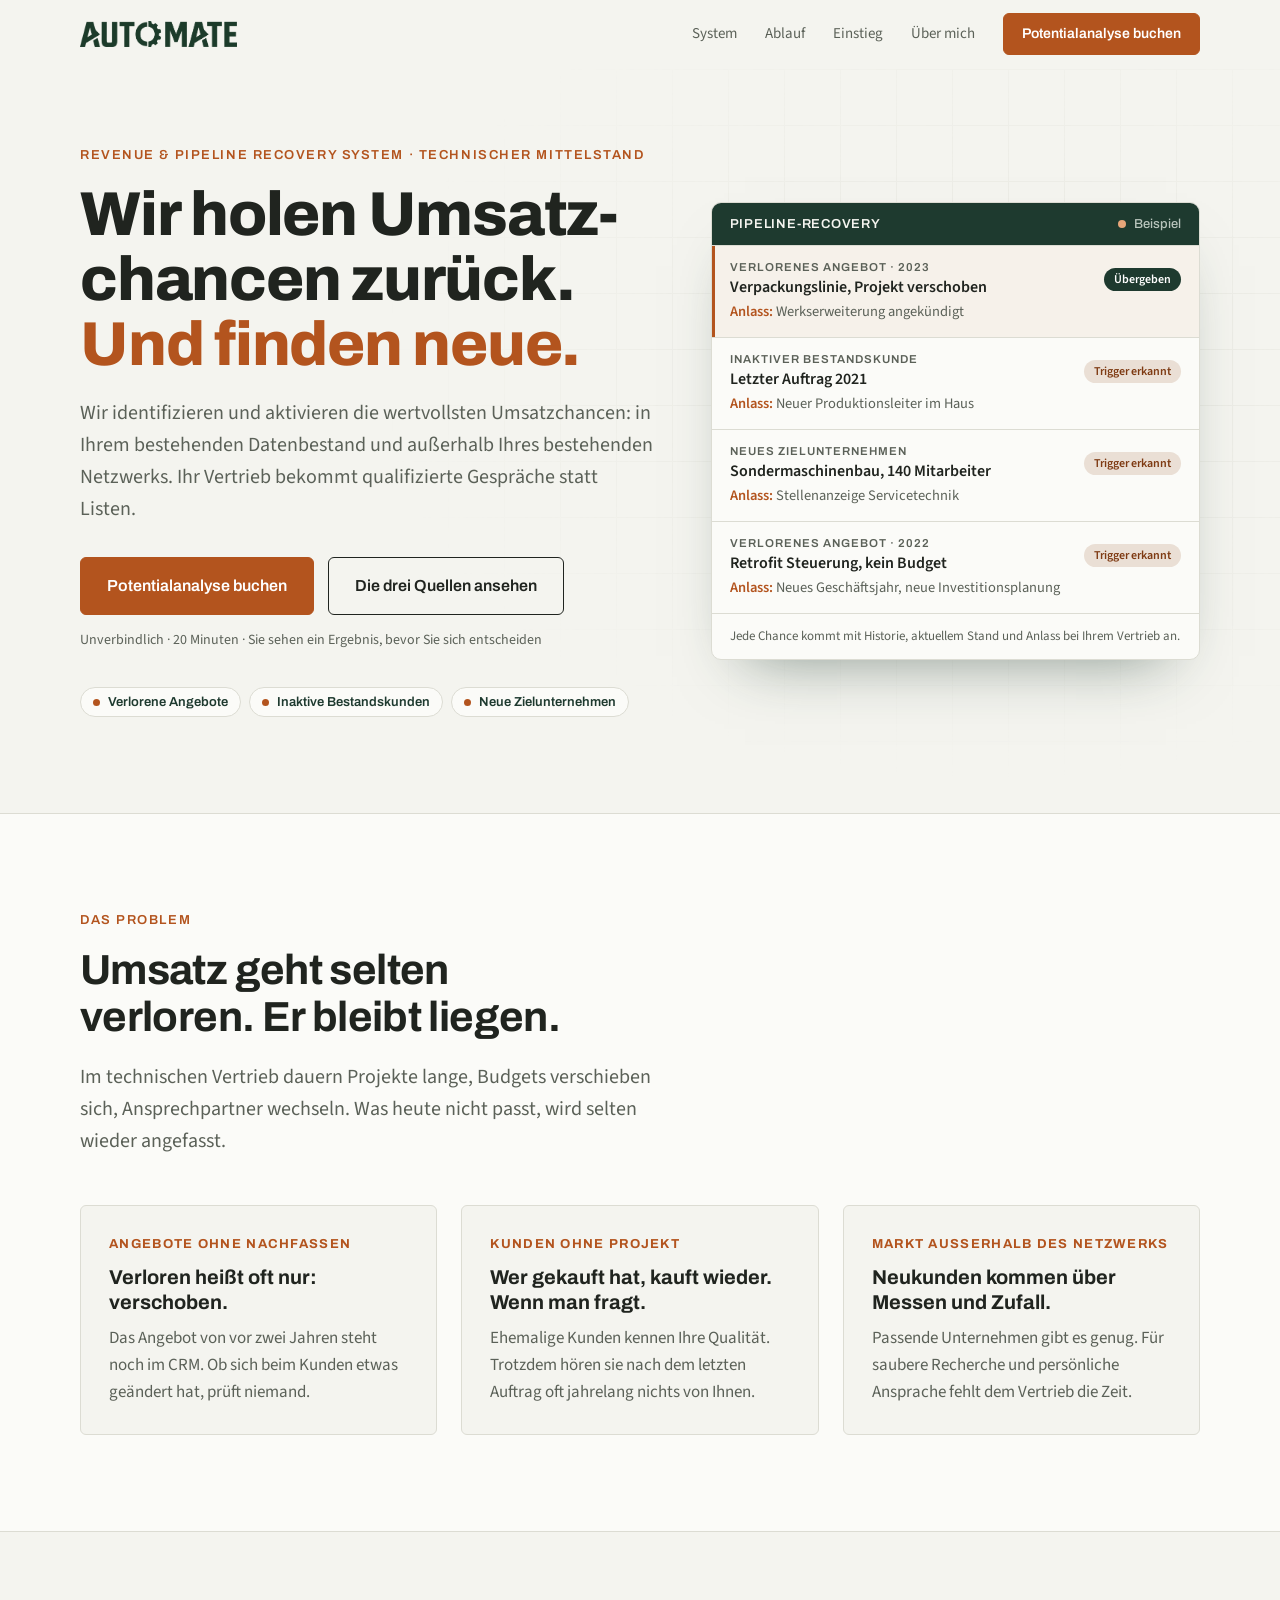
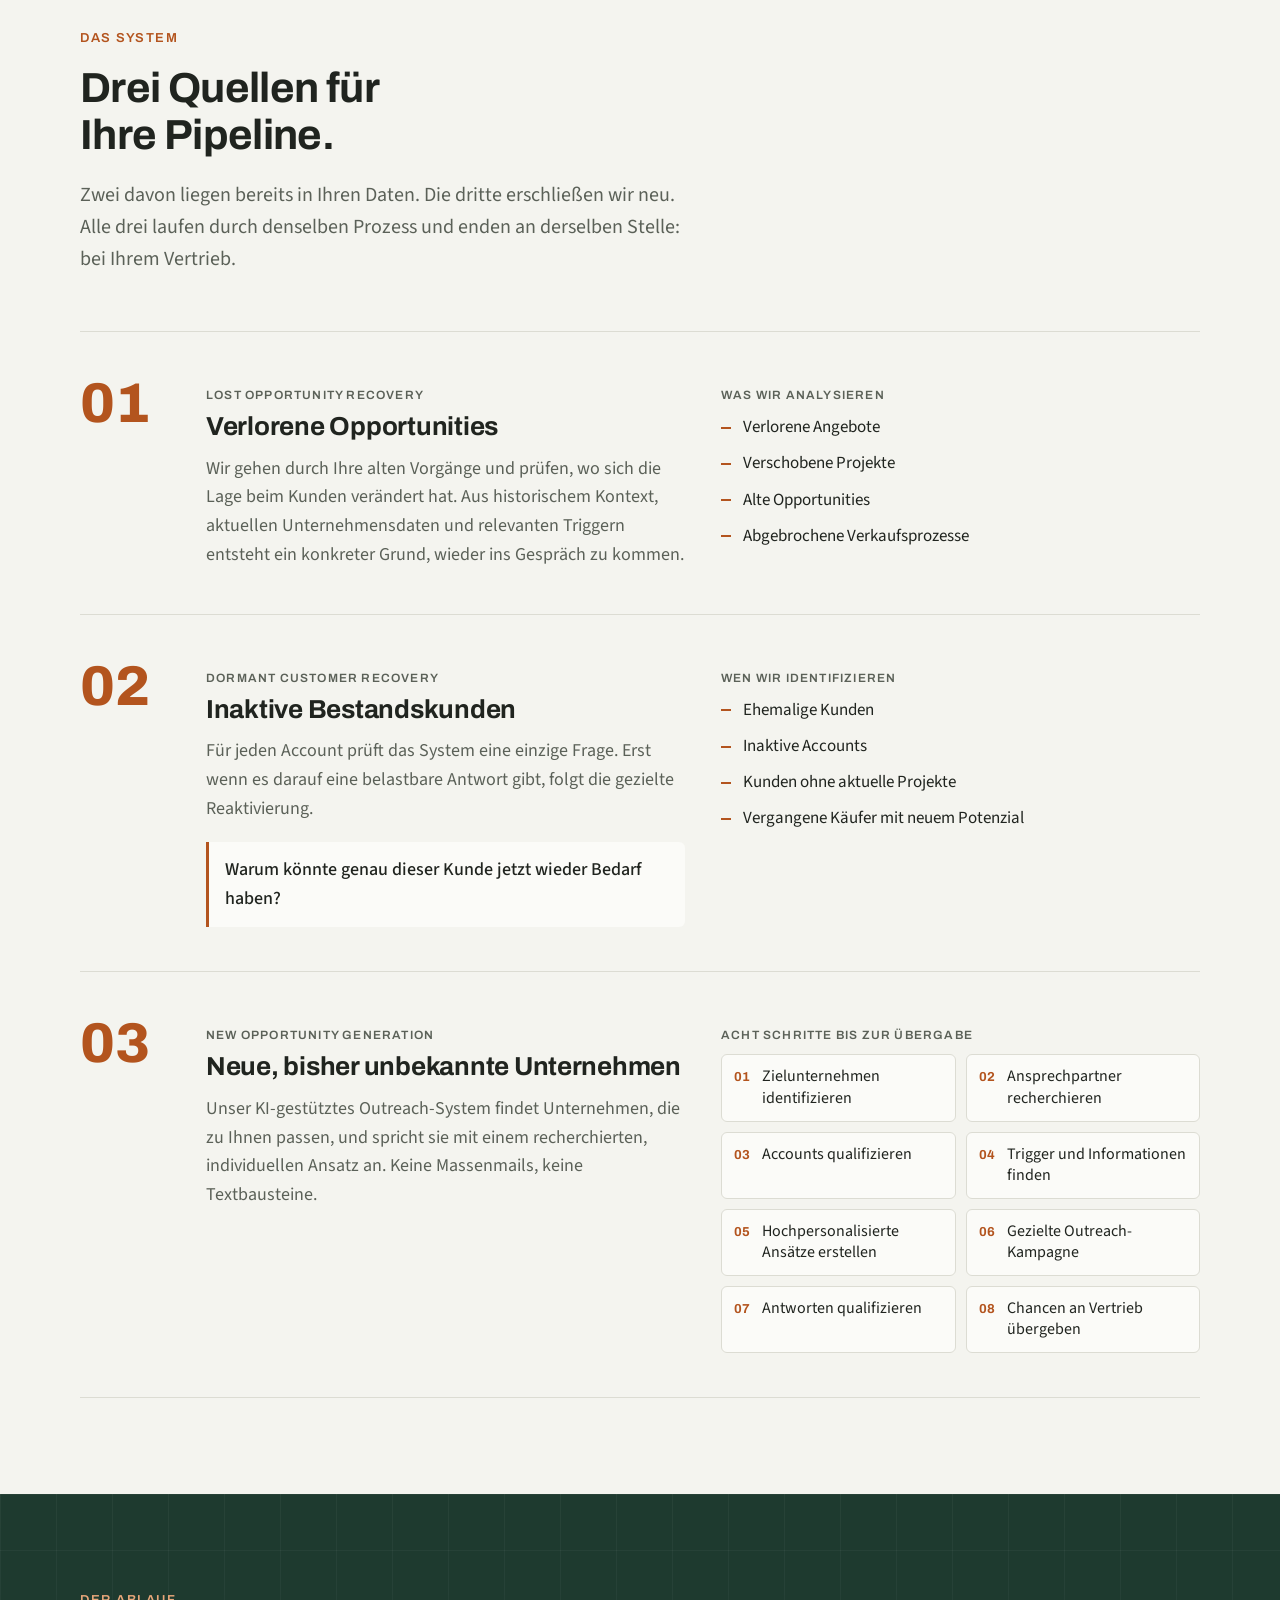
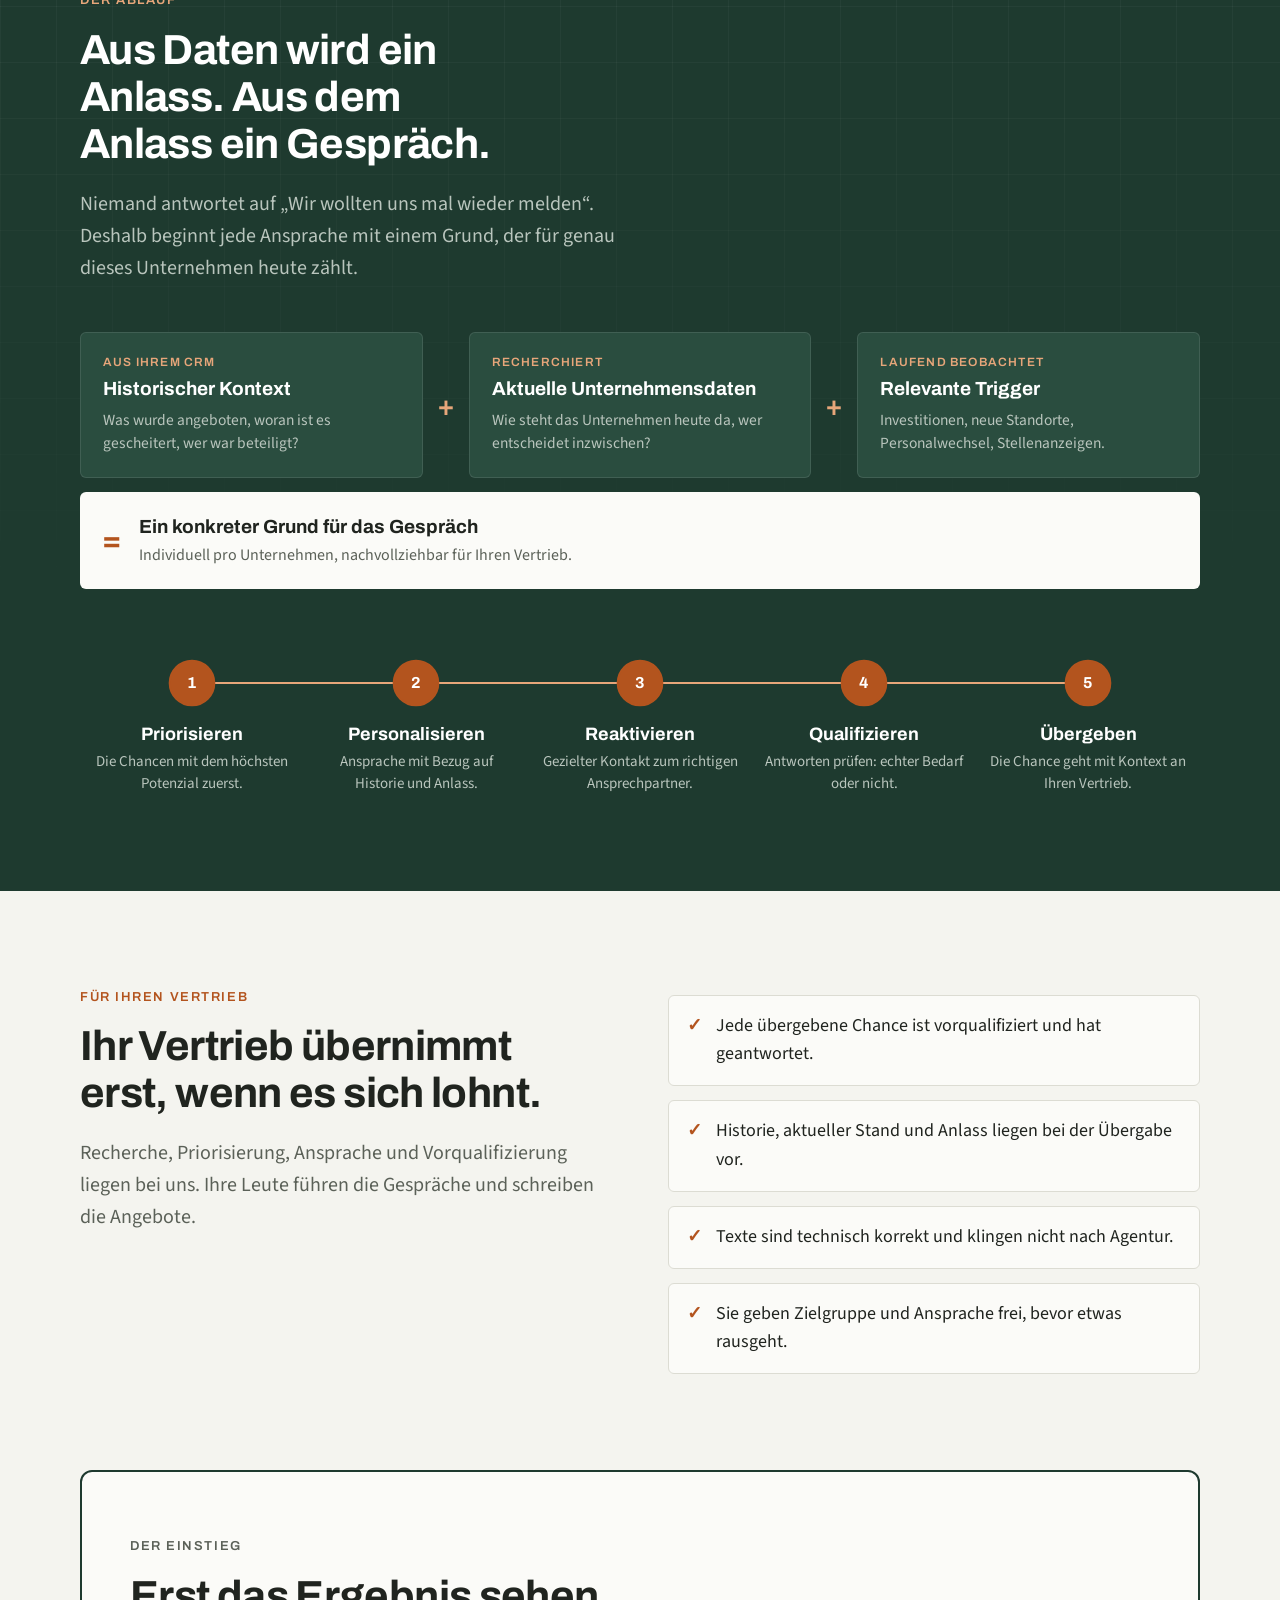
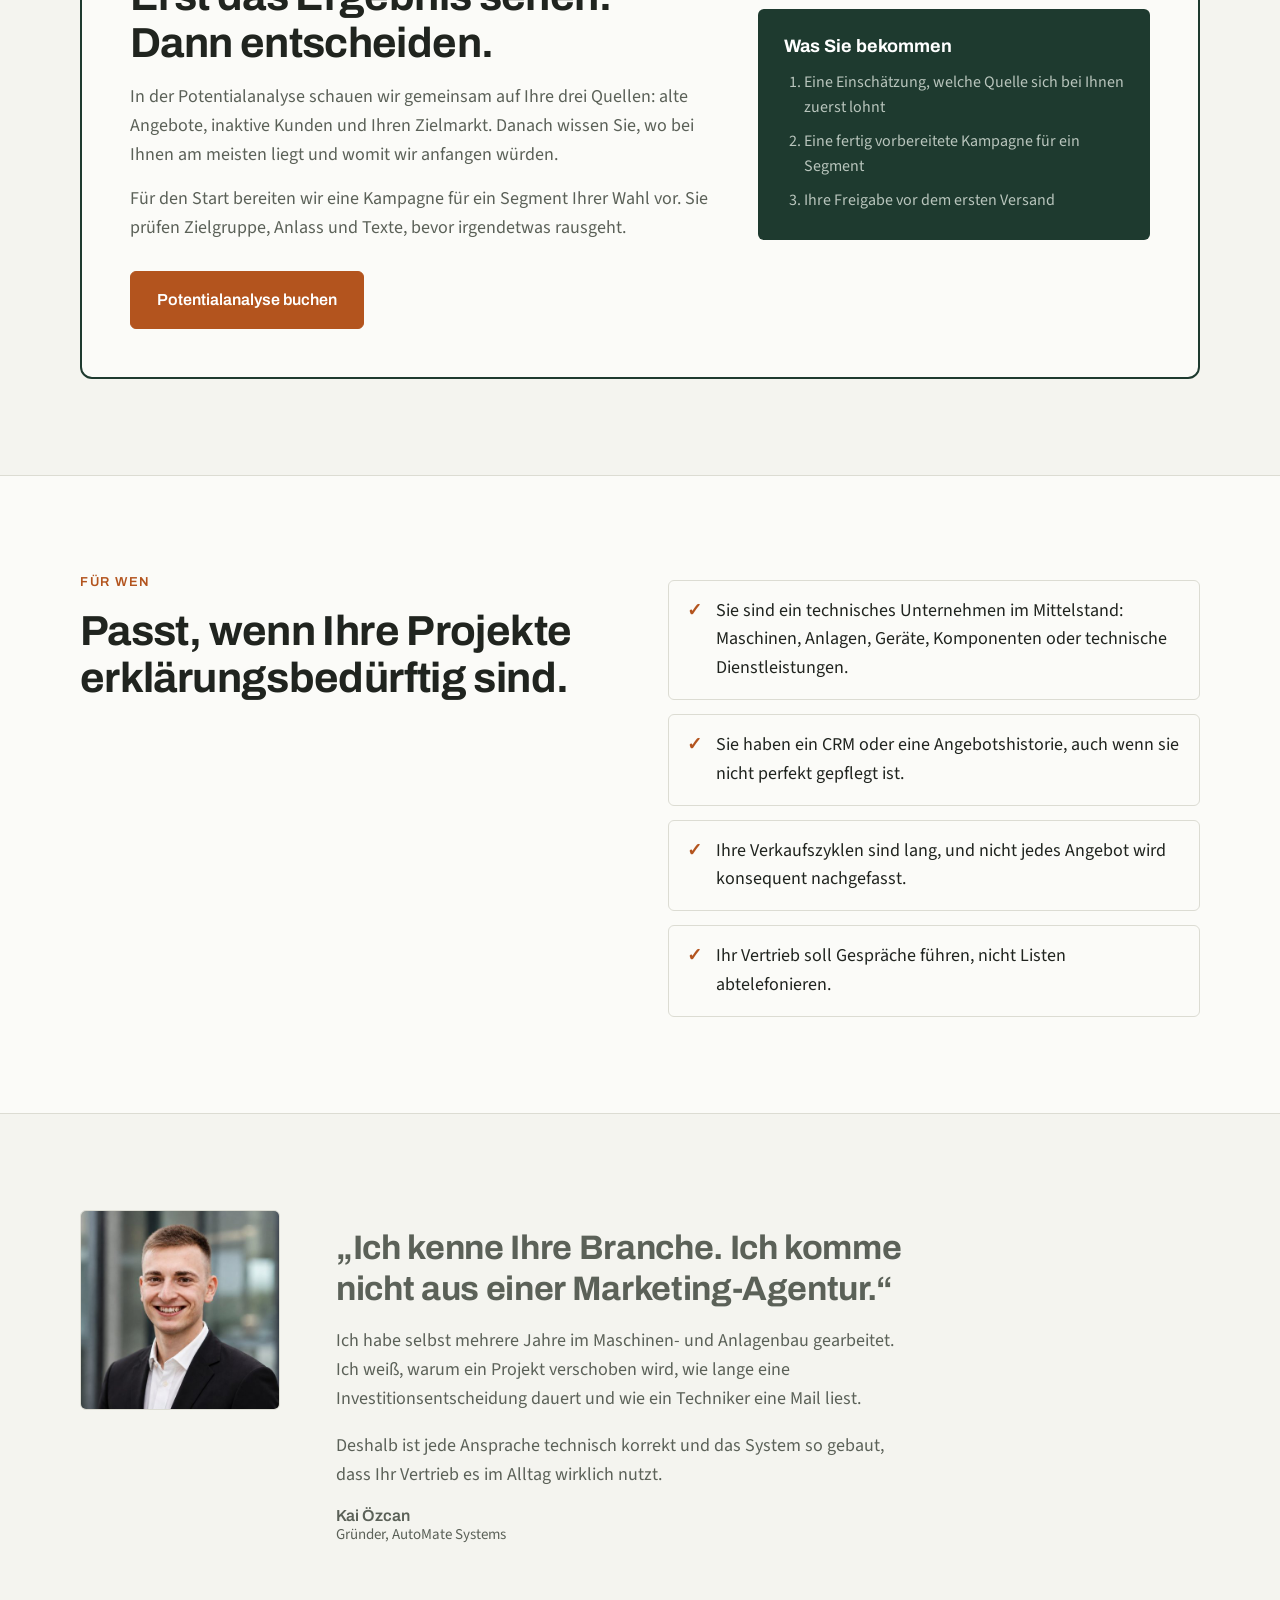
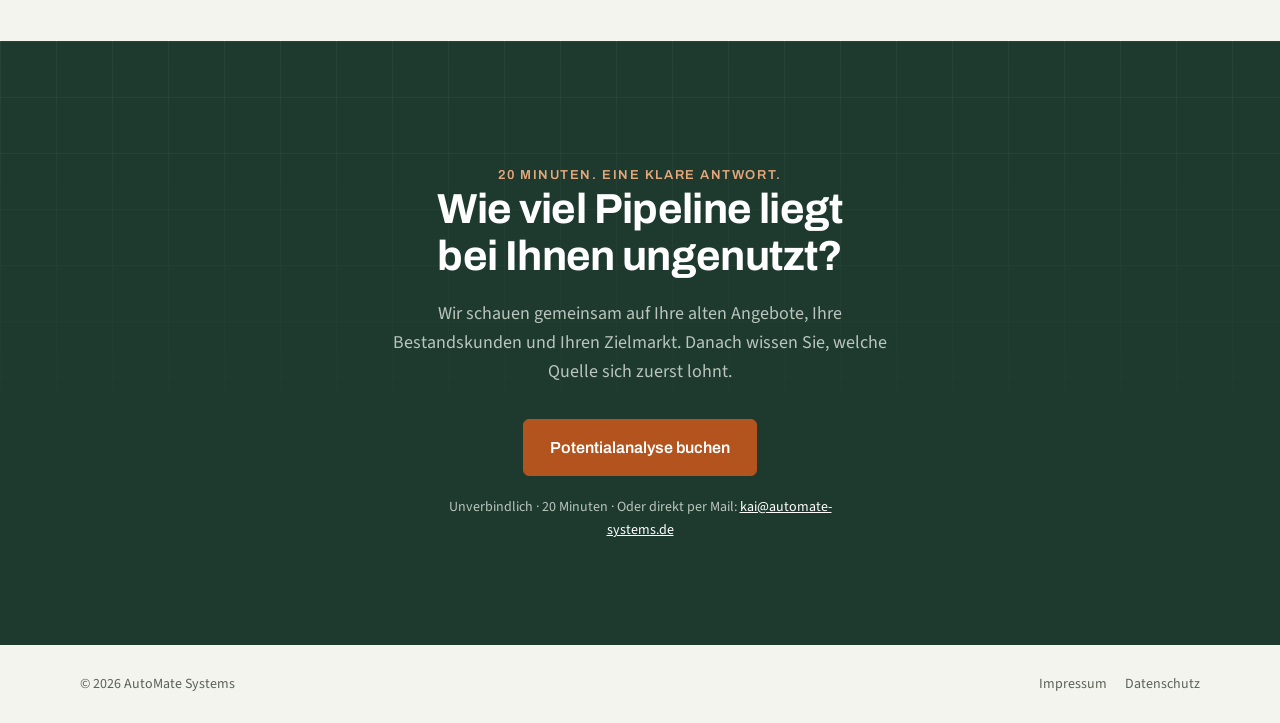
==== commit 56c53313: "Neue Landingpage /webseiten, Pfeile aus CTA-Buttons entfernt, llms.txt, robots.txt, sitemap.xml Co-A" ====
--- a/index.html
+++ b/index.html
@@ -102,7 +102,7 @@
 .cols3{display:grid;grid-template-columns:repeat(3,1fr);gap:24px;margin-top:48px}
 .card{background:var(--bg);border:1px solid var(--line);border-radius:var(--r);padding:28px;transition:transform .3s var(--ease),box-shadow .3s,border-color .3s}
 .card:hover{transform:translateY(-4px);border-color:#C9C9BD;box-shadow:0 20px 36px -28px rgba(30,58,47,.6)}
-.card p{color:var(--muted);margin-top:10px;font-size:17px}
+.card p:not(.kicker):not(.num){color:var(--muted);margin-top:10px;font-size:17px}
 .kicker{font-weight:700;font-size:13px;color:var(--accent);letter-spacing:.1em;text-transform:uppercase;margin-bottom:10px}
 @media(max-width:860px){.cols3{grid-template-columns:1fr}}
 
@@ -242,7 +242,7 @@
       <h1 class="rv" style="--d:.08s">Wir holen Umsatz&shy;chancen zurück. <em>Und finden neue.</em></h1>
       <p class="lead rv" style="--d:.16s">Wir identifizieren und aktivieren die wertvollsten Umsatzchancen: in Ihrem bestehenden Datenbestand und außerhalb Ihres bestehenden Netzwerks. Ihr Vertrieb bekommt qualifizierte Gespräche statt Listen.</p>
       <div class="cta rv" style="--d:.24s">
-        <a class="btn" href="https://calendly.com/kai-automate-systems/potentialanalyse" target="_blank" rel="noopener">Potentialanalyse buchen <span class="arr" aria-hidden="true">→</span></a>
+        <a class="btn" href="https://calendly.com/kai-automate-systems/potentialanalyse" target="_blank" rel="noopener">Potentialanalyse buchen</a>
         <a class="btn ghost" href="#system">Die drei Quellen ansehen</a>
       </div>
       <p class="note rv" style="--d:.3s">Unverbindlich · 20 Minuten · Sie sehen ein Ergebnis, bevor Sie sich entscheiden</p>
@@ -442,7 +442,7 @@
         <h2>Erst das Ergebnis sehen. Dann entscheiden.</h2>
         <p>In der Potentialanalyse schauen wir gemeinsam auf Ihre drei Quellen: alte Angebote, inaktive Kunden und Ihren Zielmarkt. Danach wissen Sie, wo bei Ihnen am meisten liegt und womit wir anfangen würden.</p>
         <p>Für den Start bereiten wir eine Kampagne für ein Segment Ihrer Wahl vor. Sie prüfen Zielgruppe, Anlass und Texte, bevor irgendetwas rausgeht.</p>
-        <a class="btn" href="https://calendly.com/kai-automate-systems/potentialanalyse" target="_blank" rel="noopener">Potentialanalyse buchen <span class="arr" aria-hidden="true">→</span></a>
+        <a class="btn" href="https://calendly.com/kai-automate-systems/potentialanalyse" target="_blank" rel="noopener">Potentialanalyse buchen</a>
       </div>
       <div class="side">
         <h3>Was Sie bekommen</h3>
@@ -488,7 +488,7 @@
     <p class="eyebrow rv">20 Minuten. Eine klare Antwort.</p>
     <h2 class="rv">Wie viel Pipeline liegt bei Ihnen ungenutzt?</h2>
     <p class="rv">Wir schauen gemeinsam auf Ihre alten Angebote, Ihre Bestandskunden und Ihren Zielmarkt. Danach wissen Sie, welche Quelle sich zuerst lohnt.</p>
-    <a class="btn rv" href="https://calendly.com/kai-automate-systems/potentialanalyse" target="_blank" rel="noopener">Potentialanalyse buchen <span class="arr" aria-hidden="true">→</span></a>
+    <a class="btn rv" href="https://calendly.com/kai-automate-systems/potentialanalyse" target="_blank" rel="noopener">Potentialanalyse buchen</a>
     <p class="note rv">Unverbindlich · 20 Minuten · Oder direkt per Mail: <a class="mail" href="mailto:kai@automate-systems.de">kai@automate-systems.de</a></p>
   </div>
 </section>
--- a/assets/fonts/fonts.css
+++ b/assets/fonts/fonts.css
@@ -0,0 +1,120 @@
+@font-face {
+  font-family: 'Archivo';
+  font-style: normal;
+  font-weight: 500;
+  font-stretch: 100%;
+  font-display: swap;
+  src: url(archivo-latin-ext.woff2) format('woff2');
+  unicode-range: U+0100-02BA, U+02BD-02C5, U+02C7-02CC, U+02CE-02D7, U+02DD-02FF, U+0304, U+0308, U+0329, U+1D00-1DBF, U+1E00-1E9F, U+1EF2-1EFF, U+2020, U+20A0-20AB, U+20AD-20C4, U+2113, U+2C60-2C7F, U+A720-A7FF;
+}
+@font-face {
+  font-family: 'Archivo';
+  font-style: normal;
+  font-weight: 500;
+  font-stretch: 100%;
+  font-display: swap;
+  src: url(archivo-latin.woff2) format('woff2');
+  unicode-range: U+0000-00FF, U+0131, U+0152-0153, U+02BB-02BC, U+02C6, U+02DA, U+02DC, U+0304, U+0308, U+0329, U+2000-206F, U+20AC, U+2122, U+2191, U+2193, U+2212, U+2215, U+FEFF, U+FFFD;
+}
+@font-face {
+  font-family: 'Archivo';
+  font-style: normal;
+  font-weight: 600;
+  font-stretch: 100%;
+  font-display: swap;
+  src: url(archivo-latin-ext.woff2) format('woff2');
+  unicode-range: U+0100-02BA, U+02BD-02C5, U+02C7-02CC, U+02CE-02D7, U+02DD-02FF, U+0304, U+0308, U+0329, U+1D00-1DBF, U+1E00-1E9F, U+1EF2-1EFF, U+2020, U+20A0-20AB, U+20AD-20C4, U+2113, U+2C60-2C7F, U+A720-A7FF;
+}
+@font-face {
+  font-family: 'Archivo';
+  font-style: normal;
+  font-weight: 600;
+  font-stretch: 100%;
+  font-display: swap;
+  src: url(archivo-latin.woff2) format('woff2');
+  unicode-range: U+0000-00FF, U+0131, U+0152-0153, U+02BB-02BC, U+02C6, U+02DA, U+02DC, U+0304, U+0308, U+0329, U+2000-206F, U+20AC, U+2122, U+2191, U+2193, U+2212, U+2215, U+FEFF, U+FFFD;
+}
+@font-face {
+  font-family: 'Archivo';
+  font-style: normal;
+  font-weight: 700;
+  font-stretch: 100%;
+  font-display: swap;
+  src: url(archivo-latin-ext.woff2) format('woff2');
+  unicode-range: U+0100-02BA, U+02BD-02C5, U+02C7-02CC, U+02CE-02D7, U+02DD-02FF, U+0304, U+0308, U+0329, U+1D00-1DBF, U+1E00-1E9F, U+1EF2-1EFF, U+2020, U+20A0-20AB, U+20AD-20C4, U+2113, U+2C60-2C7F, U+A720-A7FF;
+}
+@font-face {
+  font-family: 'Archivo';
+  font-style: normal;
+  font-weight: 700;
+  font-stretch: 100%;
+  font-display: swap;
+  src: url(archivo-latin.woff2) format('woff2');
+  unicode-range: U+0000-00FF, U+0131, U+0152-0153, U+02BB-02BC, U+02C6, U+02DA, U+02DC, U+0304, U+0308, U+0329, U+2000-206F, U+20AC, U+2122, U+2191, U+2193, U+2212, U+2215, U+FEFF, U+FFFD;
+}
+@font-face {
+  font-family: 'Archivo';
+  font-style: normal;
+  font-weight: 800;
+  font-stretch: 100%;
+  font-display: swap;
+  src: url(archivo-latin-ext.woff2) format('woff2');
+  unicode-range: U+0100-02BA, U+02BD-02C5, U+02C7-02CC, U+02CE-02D7, U+02DD-02FF, U+0304, U+0308, U+0329, U+1D00-1DBF, U+1E00-1E9F, U+1EF2-1EFF, U+2020, U+20A0-20AB, U+20AD-20C4, U+2113, U+2C60-2C7F, U+A720-A7FF;
+}
+@font-face {
+  font-family: 'Archivo';
+  font-style: normal;
+  font-weight: 800;
+  font-stretch: 100%;
+  font-display: swap;
+  src: url(archivo-latin.woff2) format('woff2');
+  unicode-range: U+0000-00FF, U+0131, U+0152-0153, U+02BB-02BC, U+02C6, U+02DA, U+02DC, U+0304, U+0308, U+0329, U+2000-206F, U+20AC, U+2122, U+2191, U+2193, U+2212, U+2215, U+FEFF, U+FFFD;
+}
+@font-face {
+  font-family: 'Source Sans 3';
+  font-style: normal;
+  font-weight: 400;
+  font-display: swap;
+  src: url(source-sans-3-latin-ext.woff2) format('woff2');
+  unicode-range: U+0100-02BA, U+02BD-02C5, U+02C7-02CC, U+02CE-02D7, U+02DD-02FF, U+0304, U+0308, U+0329, U+1D00-1DBF, U+1E00-1E9F, U+1EF2-1EFF, U+2020, U+20A0-20AB, U+20AD-20C4, U+2113, U+2C60-2C7F, U+A720-A7FF;
+}
+@font-face {
+  font-family: 'Source Sans 3';
+  font-style: normal;
+  font-weight: 400;
+  font-display: swap;
+  src: url(source-sans-3-latin.woff2) format('woff2');
+  unicode-range: U+0000-00FF, U+0131, U+0152-0153, U+02BB-02BC, U+02C6, U+02DA, U+02DC, U+0304, U+0308, U+0329, U+2000-206F, U+20AC, U+2122, U+2191, U+2193, U+2212, U+2215, U+FEFF, U+FFFD;
+}
+@font-face {
+  font-family: 'Source Sans 3';
+  font-style: normal;
+  font-weight: 500;
+  font-display: swap;
+  src: url(source-sans-3-latin-ext.woff2) format('woff2');
+  unicode-range: U+0100-02BA, U+02BD-02C5, U+02C7-02CC, U+02CE-02D7, U+02DD-02FF, U+0304, U+0308, U+0329, U+1D00-1DBF, U+1E00-1E9F, U+1EF2-1EFF, U+2020, U+20A0-20AB, U+20AD-20C4, U+2113, U+2C60-2C7F, U+A720-A7FF;
+}
+@font-face {
+  font-family: 'Source Sans 3';
+  font-style: normal;
+  font-weight: 500;
+  font-display: swap;
+  src: url(source-sans-3-latin.woff2) format('woff2');
+  unicode-range: U+0000-00FF, U+0131, U+0152-0153, U+02BB-02BC, U+02C6, U+02DA, U+02DC, U+0304, U+0308, U+0329, U+2000-206F, U+20AC, U+2122, U+2191, U+2193, U+2212, U+2215, U+FEFF, U+FFFD;
+}
+@font-face {
+  font-family: 'Source Sans 3';
+  font-style: normal;
+  font-weight: 600;
+  font-display: swap;
+  src: url(source-sans-3-latin-ext.woff2) format('woff2');
+  unicode-range: U+0100-02BA, U+02BD-02C5, U+02C7-02CC, U+02CE-02D7, U+02DD-02FF, U+0304, U+0308, U+0329, U+1D00-1DBF, U+1E00-1E9F, U+1EF2-1EFF, U+2020, U+20A0-20AB, U+20AD-20C4, U+2113, U+2C60-2C7F, U+A720-A7FF;
+}
+@font-face {
+  font-family: 'Source Sans 3';
+  font-style: normal;
+  font-weight: 600;
+  font-display: swap;
+  src: url(source-sans-3-latin.woff2) format('woff2');
+  unicode-range: U+0000-00FF, U+0131, U+0152-0153, U+02BB-02BC, U+02C6, U+02DA, U+02DC, U+0304, U+0308, U+0329, U+2000-206F, U+20AC, U+2122, U+2191, U+2193, U+2212, U+2215, U+FEFF, U+FFFD;
+}
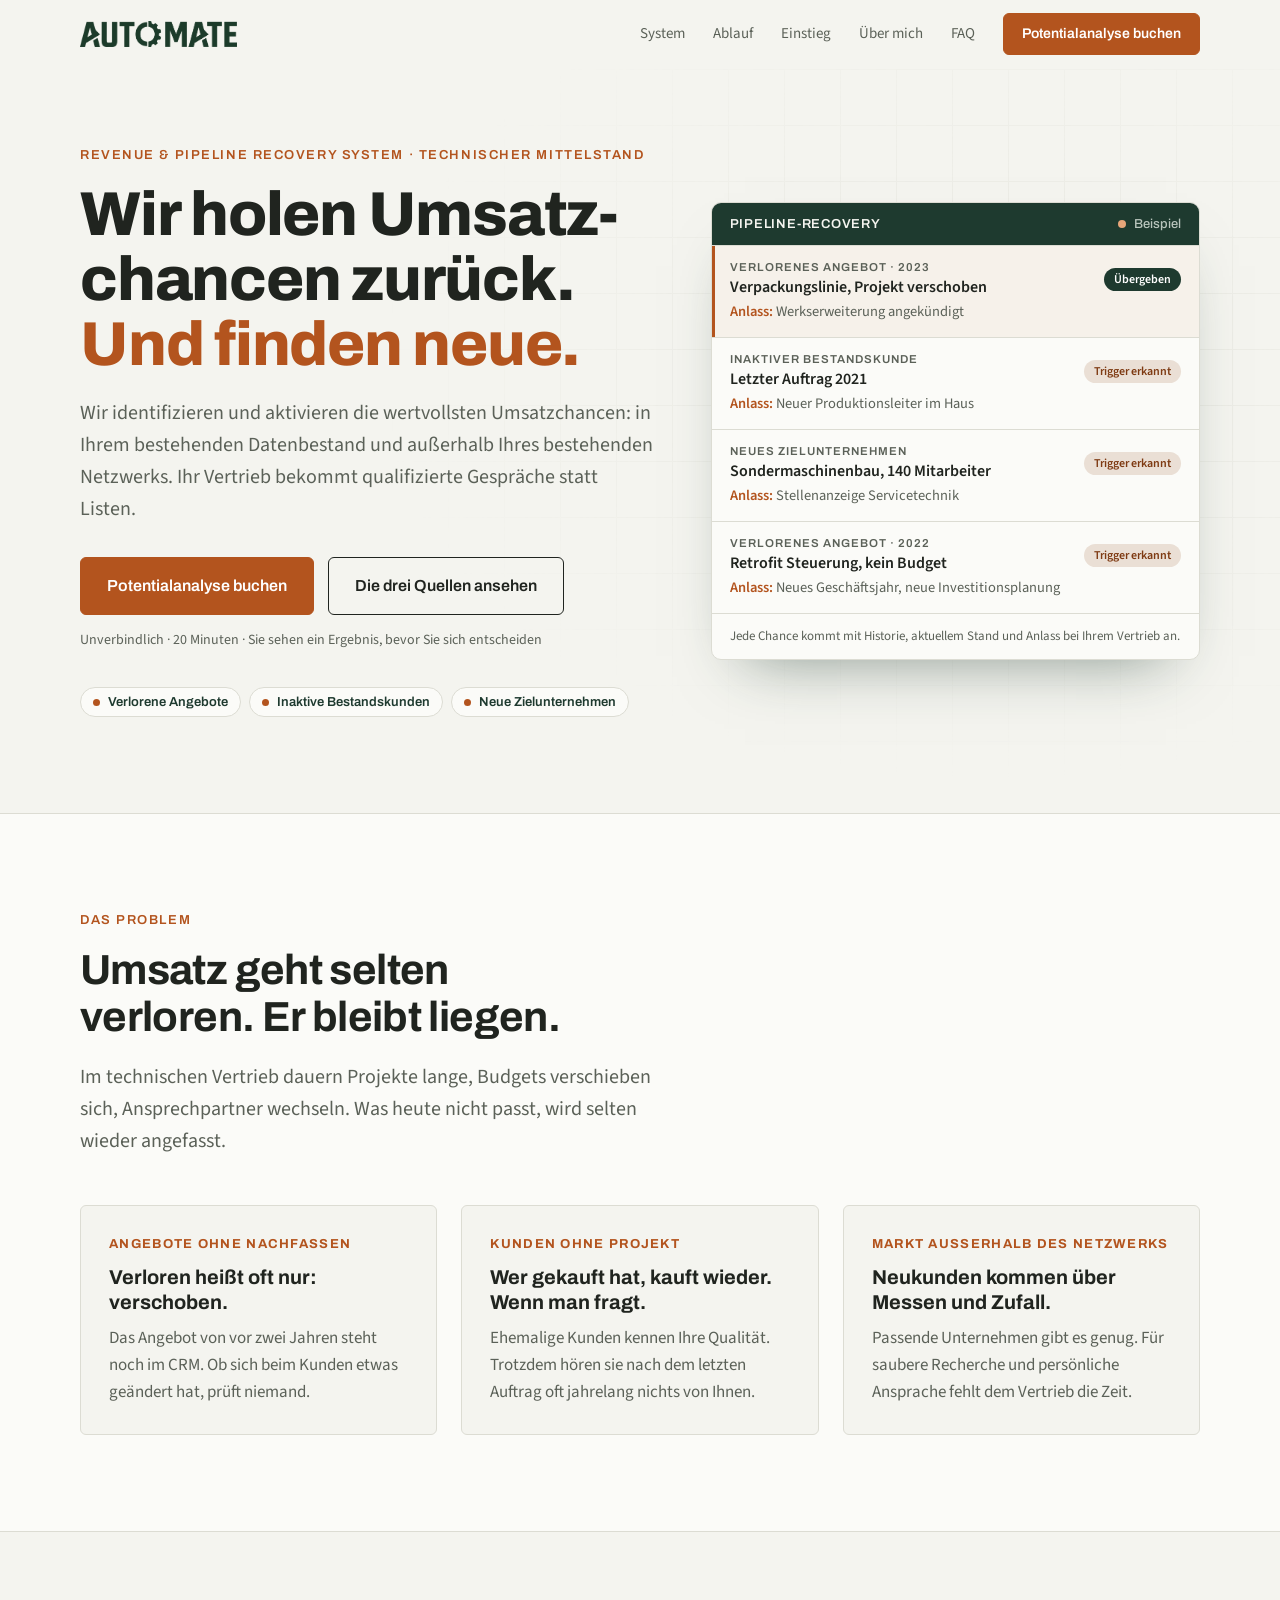
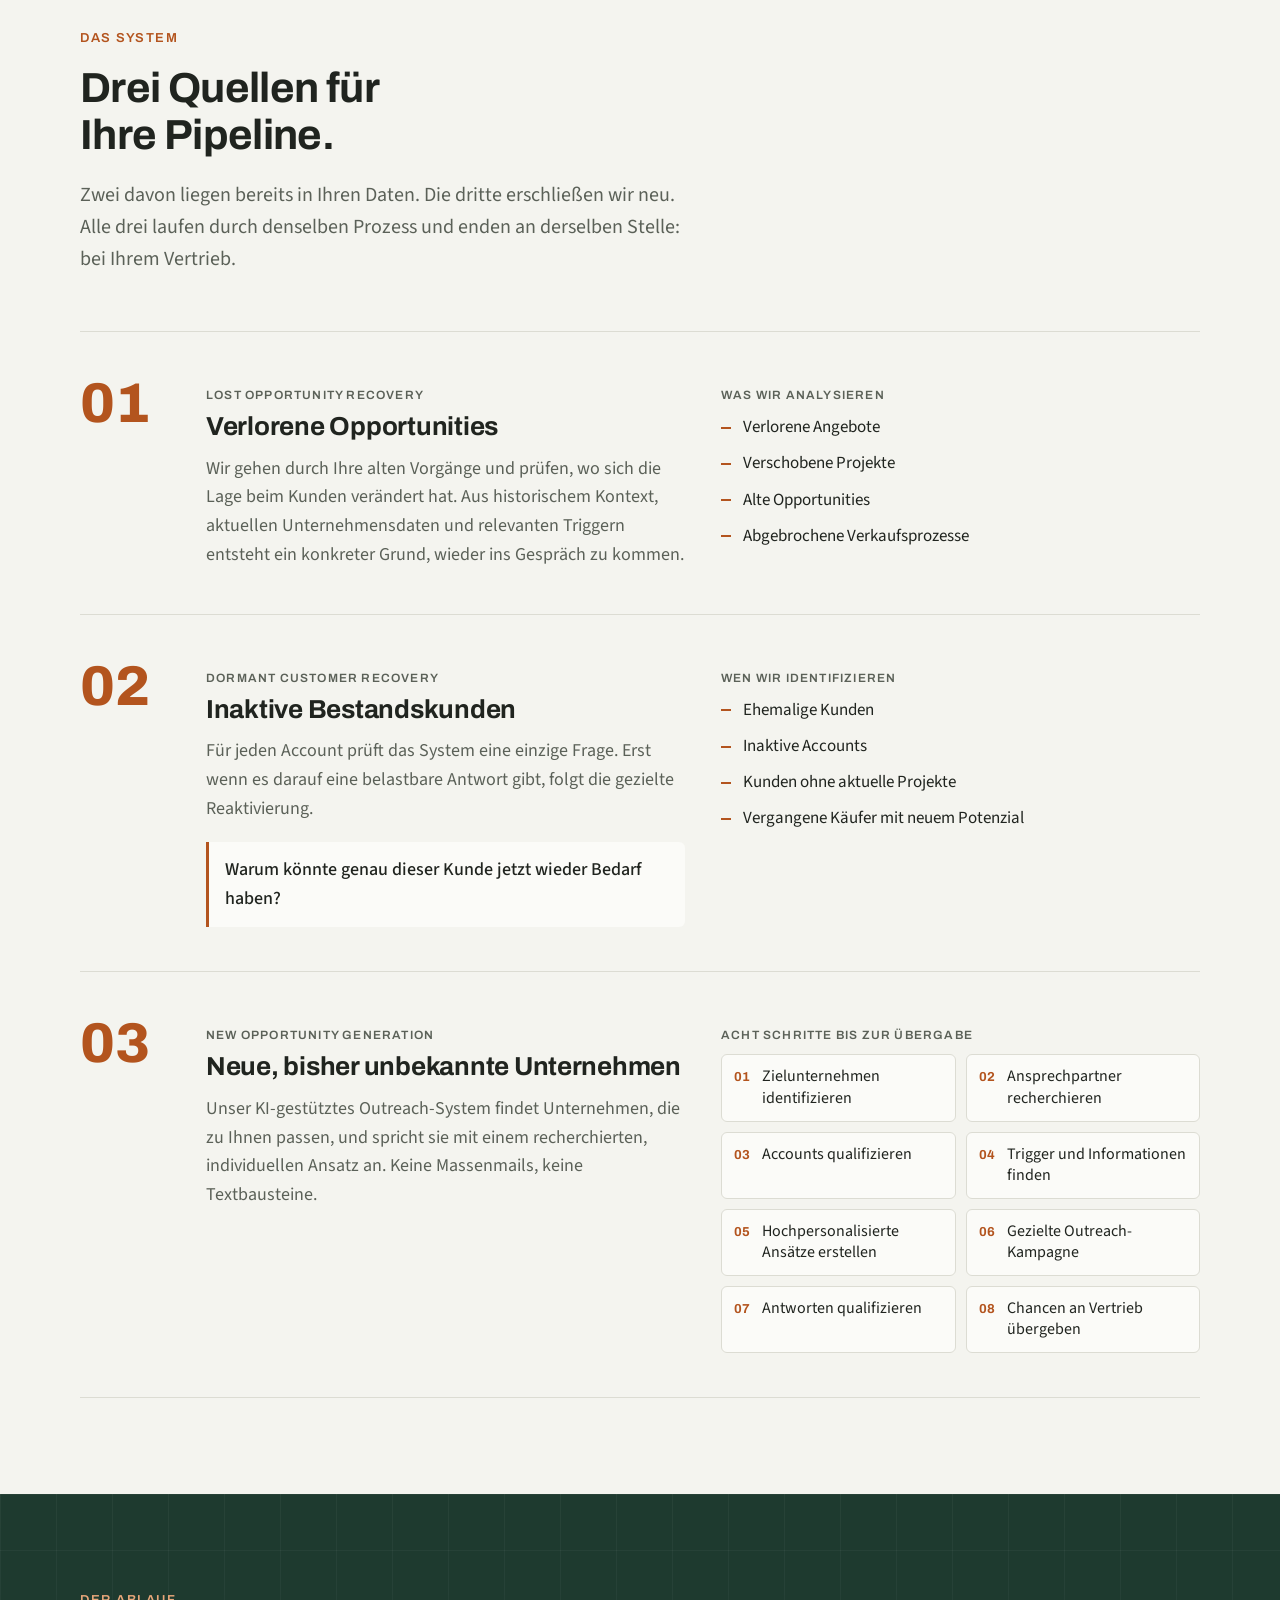
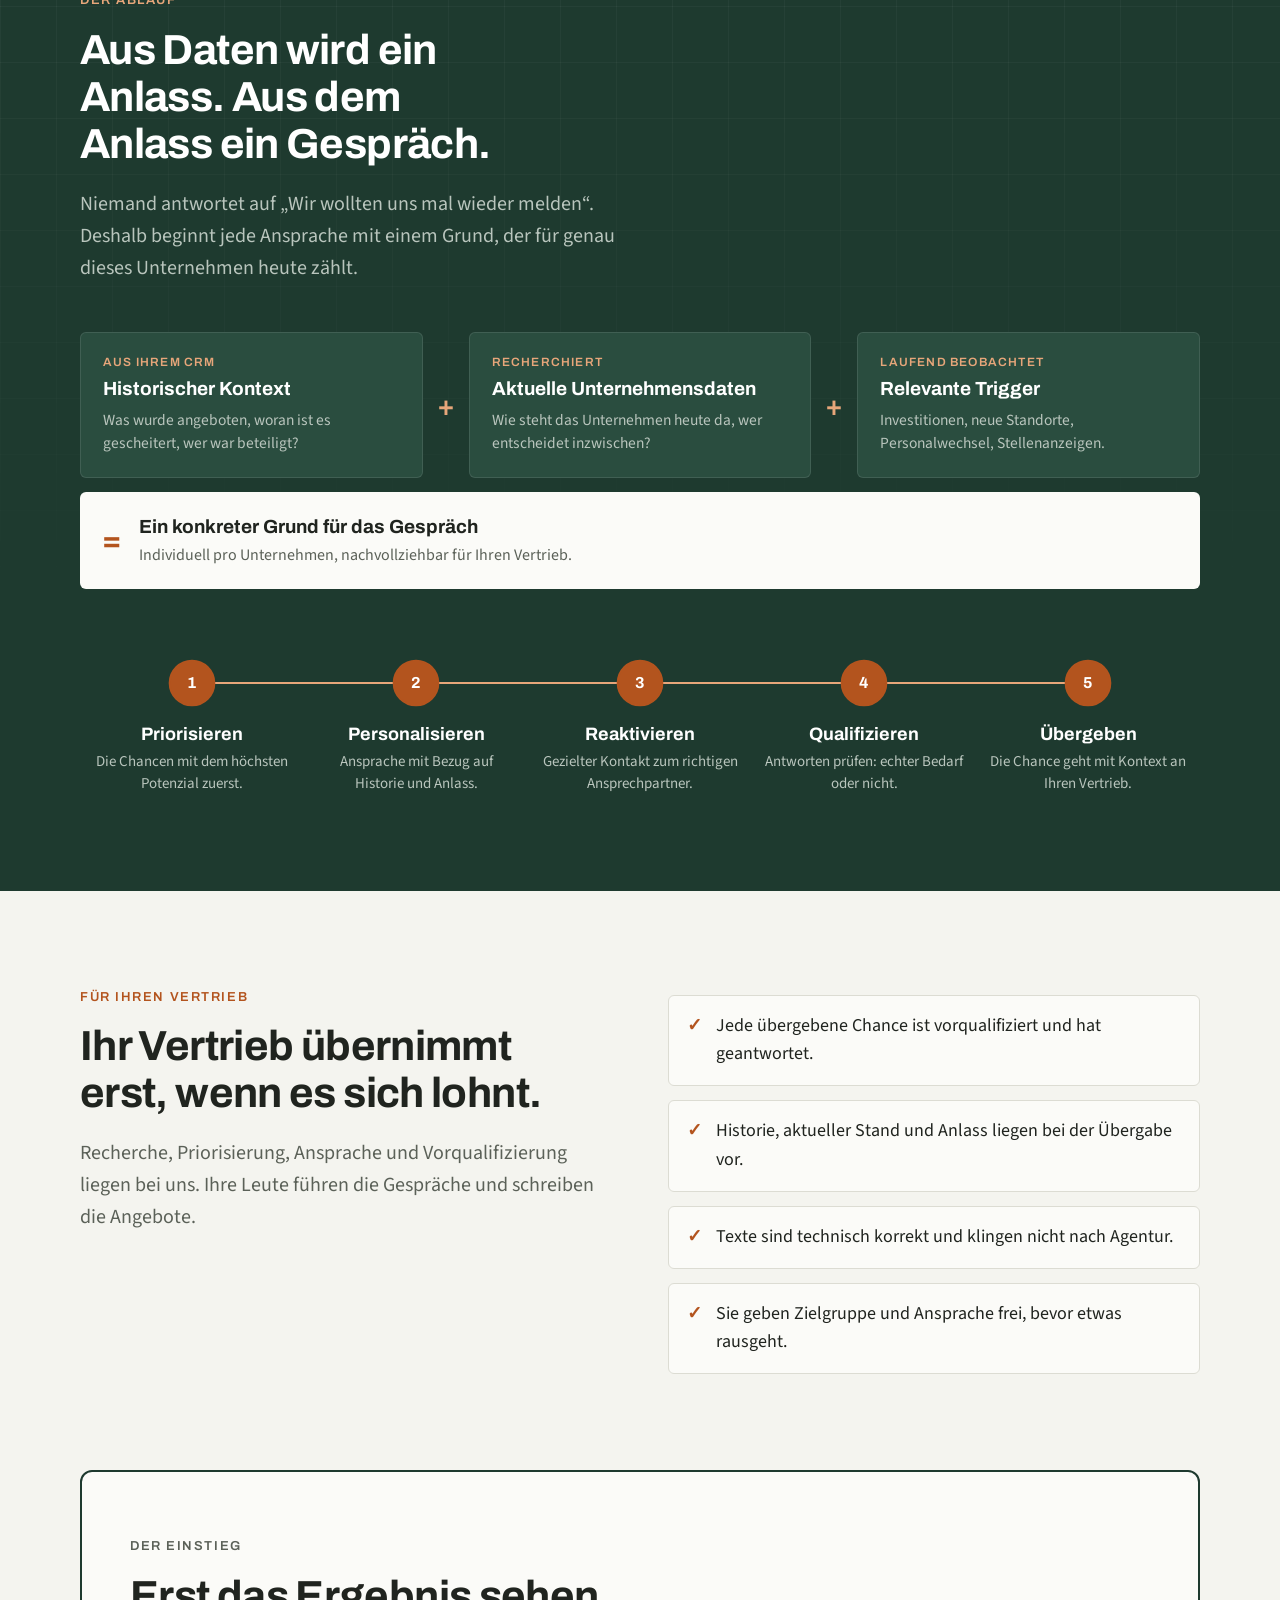
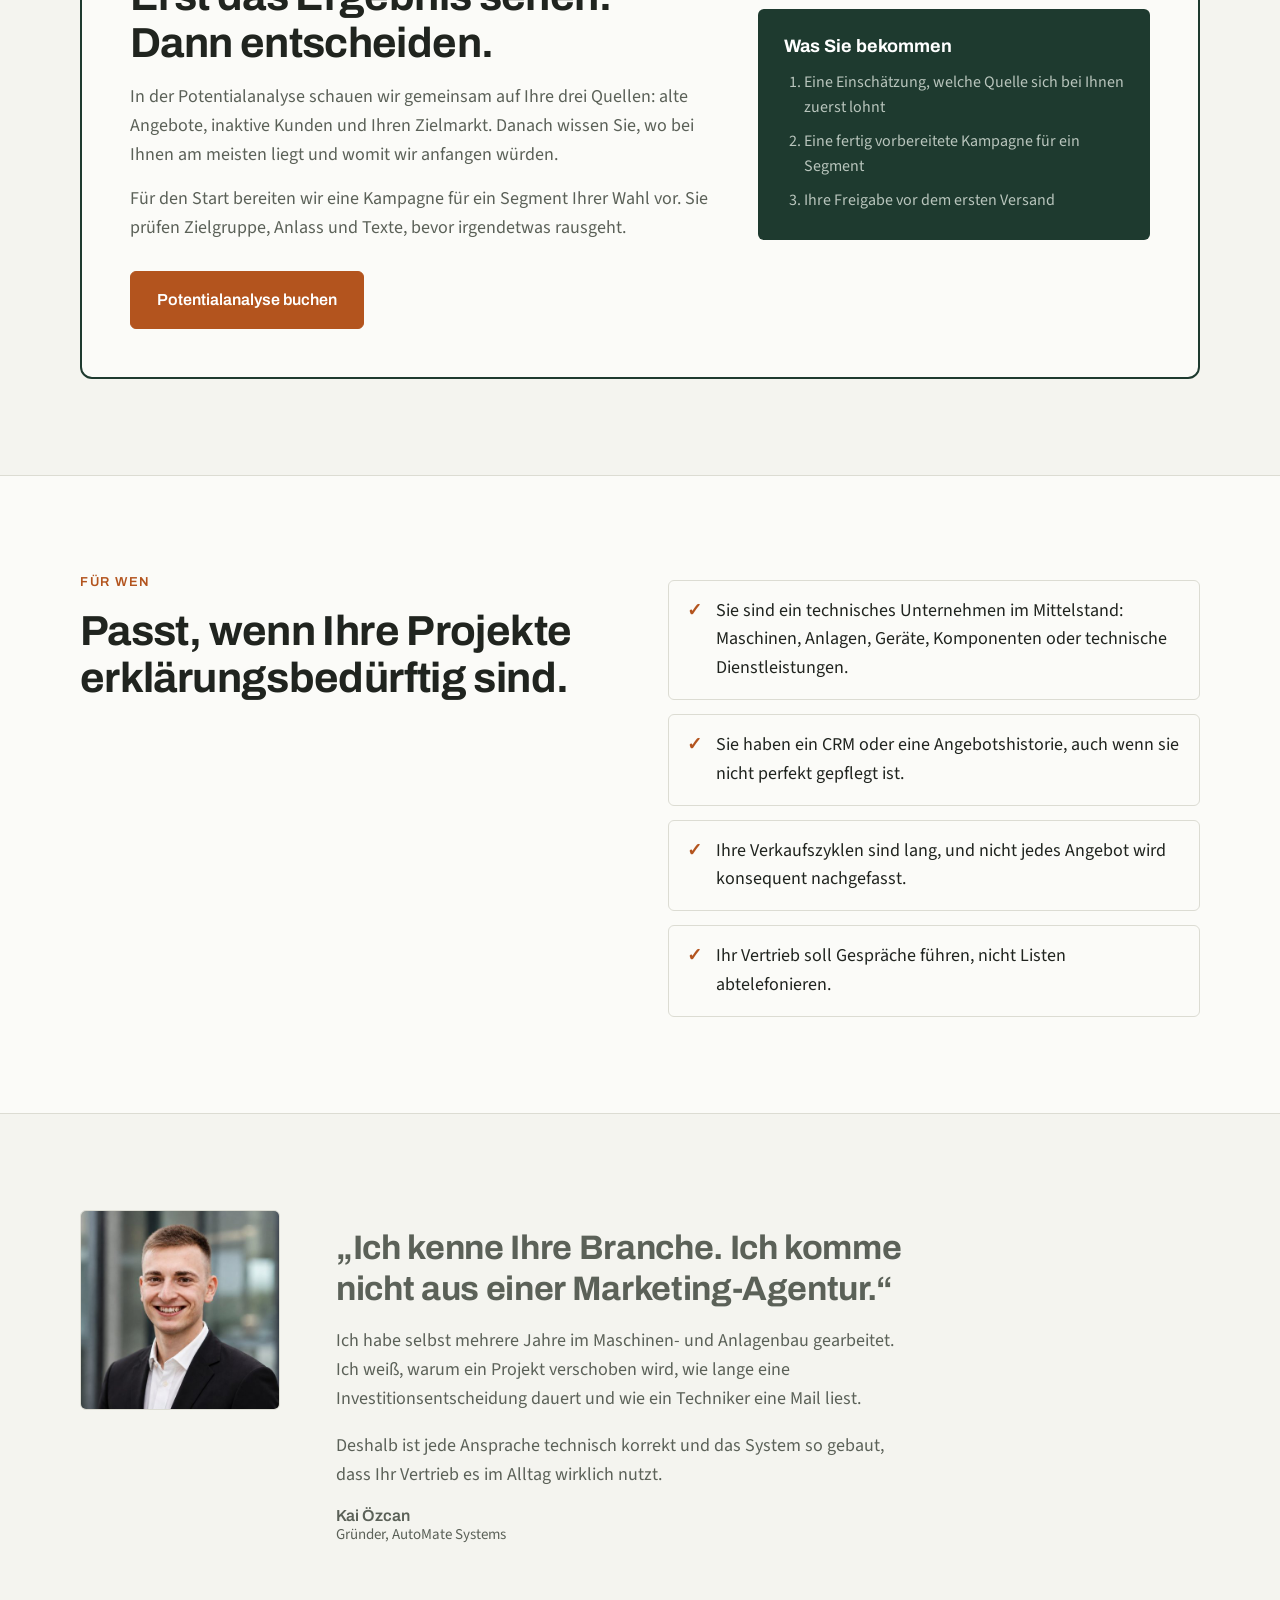
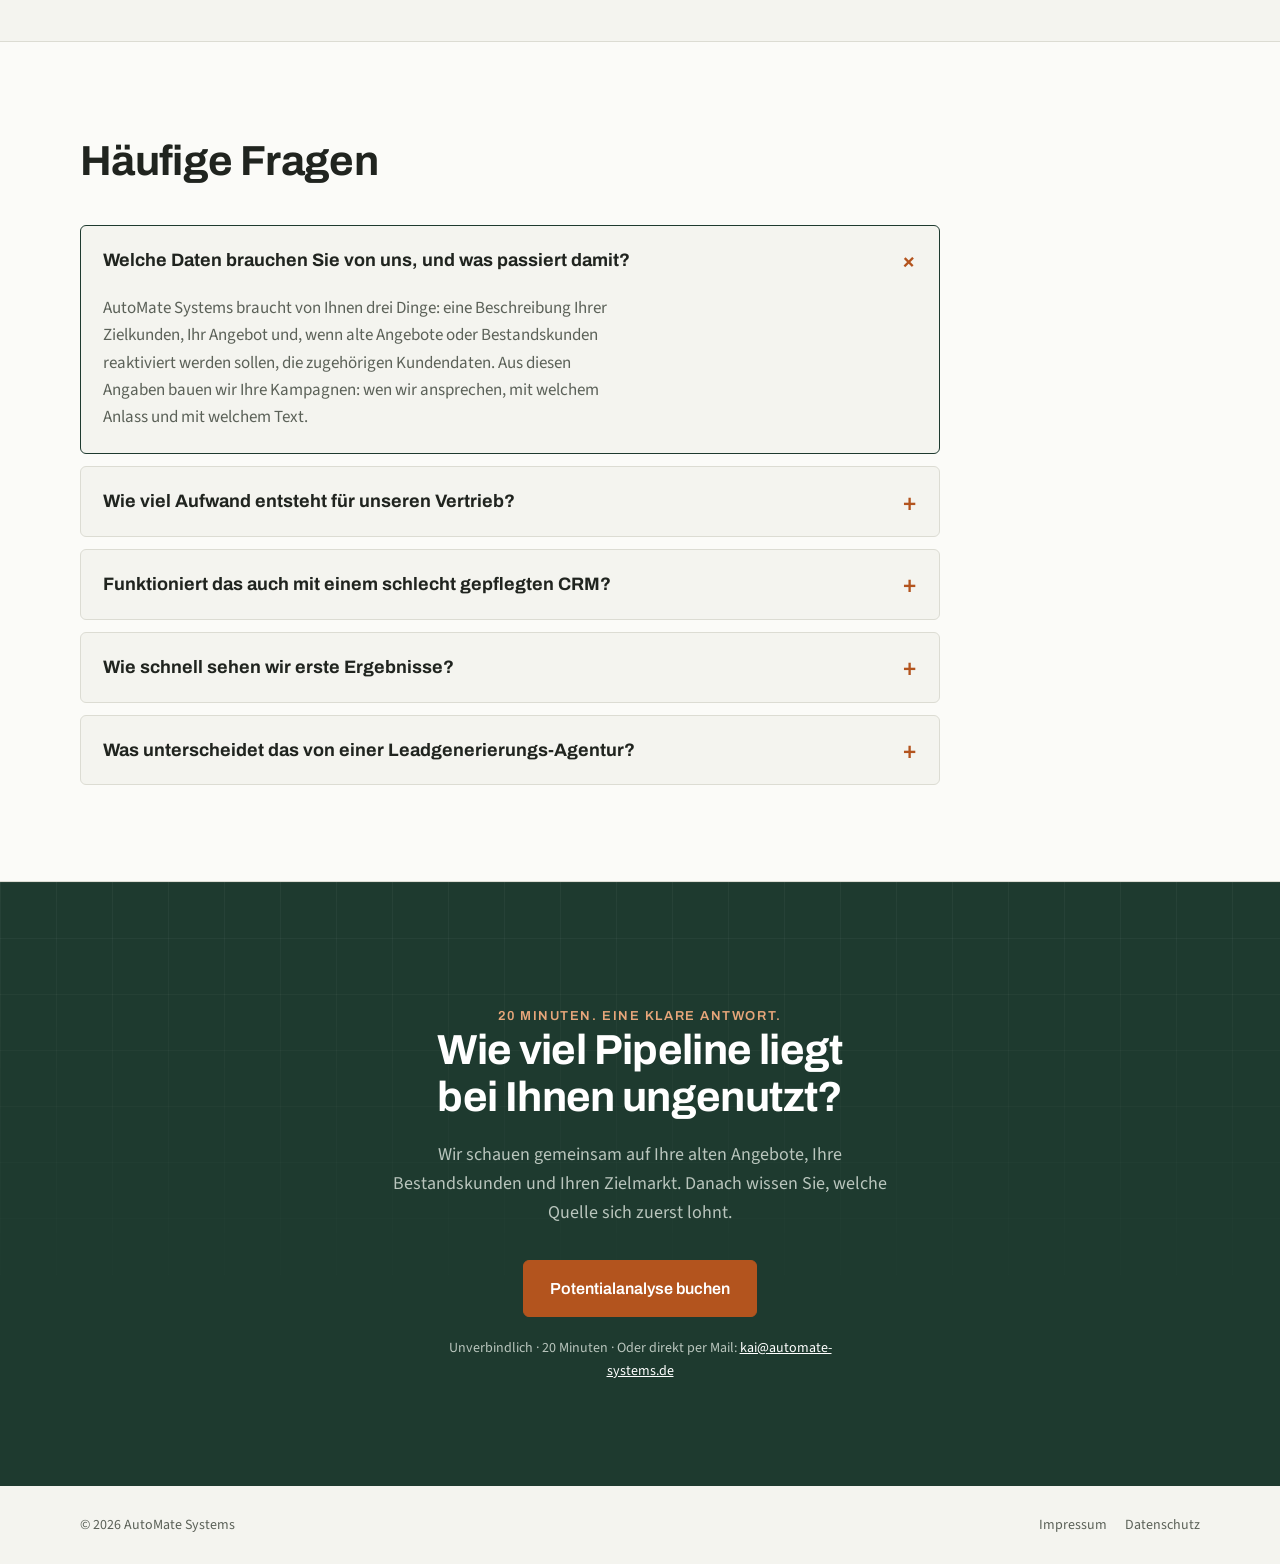
==== commit b44fb81f: "Hauptseite: FAQ mit fünf Fragen und strukturierten Daten Co-Authored-By: Claude Fable 5.2 <noreply@a" ====
--- a/index.html
+++ b/index.html
@@ -192,6 +192,17 @@
 .sig span{display:block;font:400 15px "Source Sans 3",sans-serif;color:var(--muted)}
 @media(max-width:860px){.about{grid-template-columns:1fr;gap:24px}.portrait{width:132px;height:132px}}
 
+/* FAQ */
+.faq{margin-top:40px;display:grid;gap:12px;max-width:860px}
+details{background:var(--bg);border:1px solid var(--line);border-radius:var(--r);transition:border-color .3s}
+details[open]{border-color:var(--green)}
+summary{list-style:none;cursor:pointer;padding:20px 54px 20px 22px;position:relative;font-family:Archivo,"Segoe UI",Arial,sans-serif}
+summary::-webkit-details-marker{display:none}
+summary h3{font-size:18px;display:inline}
+summary::after{content:"+";position:absolute;right:22px;top:50%;transform:translateY(-50%);font:600 24px Archivo,sans-serif;color:var(--accent);transition:transform .25s var(--ease)}
+details[open] summary::after{transform:translateY(-50%) rotate(45deg)}
+details p{padding:0 22px 22px;color:var(--muted);font-size:17px;max-width:70ch}
+
 /* CTA */
 .cta-band{text-align:center;padding:104px 0}
 .cta-band h2{margin:0 auto;max-width:20ch}
@@ -216,6 +227,55 @@
   .board-head .live i{animation:none}
 }
 </style>
+<script type="application/ld+json">
+{
+  "@context": "https://schema.org",
+  "@type": "FAQPage",
+  "@id": "https://automate-systems.de/#faq",
+  "mainEntity": [
+    {
+      "@type": "Question",
+      "name": "Welche Daten brauchen Sie von uns, und was passiert damit?",
+      "acceptedAnswer": {
+        "@type": "Answer",
+        "text": "AutoMate Systems braucht von Ihnen drei Dinge: eine Beschreibung Ihrer Zielkunden, Ihr Angebot und, wenn alte Angebote oder Bestandskunden reaktiviert werden sollen, die zugehörigen Kundendaten. Aus diesen Angaben bauen wir Ihre Kampagnen: wen wir ansprechen, mit welchem Anlass und mit welchem Text."
+      }
+    },
+    {
+      "@type": "Question",
+      "name": "Wie viel Aufwand entsteht für unseren Vertrieb?",
+      "acceptedAnswer": {
+        "@type": "Answer",
+        "text": "Ihr Vertrieb übernimmt nur die qualifizierten Chancen und fasst dort nach. Recherche, Ansprache und Vorqualifizierung liegen bei uns. Ihre Mitarbeiter führen das Gespräch, schreiben das Angebot und bleiben am Kunden dran."
+      }
+    },
+    {
+      "@type": "Question",
+      "name": "Funktioniert das auch mit einem schlecht gepflegten CRM?",
+      "acceptedAnswer": {
+        "@type": "Answer",
+        "text": "Ja, das System funktioniert auch mit einem lückenhaft gepflegten CRM. Uns reichen der Firmenname und ein Hinweis auf den früheren Vorgang, etwa ein altes Angebot oder der letzte Auftrag. Was fehlt, recherchieren wir neu: aktuelle Ansprechpartner, den heutigen Stand des Unternehmens und den Anlass für die Ansprache. Für neue Zielunternehmen brauchen wir Ihr CRM gar nicht."
+      }
+    },
+    {
+      "@type": "Question",
+      "name": "Wie schnell sehen wir erste Ergebnisse?",
+      "acceptedAnswer": {
+        "@type": "Answer",
+        "text": "Wie schnell erste Ergebnisse kommen, ist von Unternehmen zu Unternehmen unterschiedlich. Fest steht der Start: Ihre erste Kampagne geht 14 Tage nach dem Auftaktgespräch live. Wann daraus Gespräche werden, hängt von Zielgruppe, Angebot und der Länge Ihrer Verkaufszyklen ab."
+      }
+    },
+    {
+      "@type": "Question",
+      "name": "Was unterscheidet das von einer Leadgenerierungs-Agentur?",
+      "acceptedAnswer": {
+        "@type": "Answer",
+        "text": "AutoMate Systems kommt aus dem Maschinen- und Anlagenbau, nicht aus dem Marketing. Gründer Kai Özcan hat selbst mehrere Jahre in der Branche gearbeitet. Deshalb ist jede Ansprache technisch korrekt, und Ihr Vertrieb bekommt vorqualifizierte Chancen mit Kontext statt Kontaktlisten."
+      }
+    }
+  ]
+}
+</script>
 </head>
 <body id="top">
 
@@ -228,6 +288,7 @@
       <a href="#ablauf">Ablauf</a>
       <a href="#einstieg">Einstieg</a>
       <a href="#ueber-mich">Über mich</a>
+      <a href="#faq">FAQ</a>
       <a class="btn" href="https://calendly.com/kai-automate-systems/potentialanalyse" target="_blank" rel="noopener">Potentialanalyse buchen</a>
     </nav>
   </div>
@@ -479,6 +540,34 @@
       <p class="rv">Ich habe selbst mehrere Jahre im Maschinen- und Anlagenbau gearbeitet. Ich weiß, warum ein Projekt verschoben wird, wie lange eine Investitionsentscheidung dauert und wie ein Techniker eine Mail liest.</p>
       <p class="rv">Deshalb ist jede Ansprache technisch korrekt und das System so gebaut, dass Ihr Vertrieb es im Alltag wirklich nutzt.</p>
       <p class="sig rv">Kai Özcan<span>Gründer, AutoMate Systems</span></p>
+    </div>
+  </div>
+</section>
+
+<section class="problem" id="faq">
+  <div class="wrap">
+    <h2 class="rv">Häufige Fragen</h2>
+    <div class="faq">
+      <details class="rv" open>
+        <summary><h3>Welche Daten brauchen Sie von uns, und was passiert damit?</h3></summary>
+        <p>AutoMate Systems braucht von Ihnen drei Dinge: eine Beschreibung Ihrer Zielkunden, Ihr Angebot und, wenn alte Angebote oder Bestandskunden reaktiviert werden sollen, die zugehörigen Kundendaten. Aus diesen Angaben bauen wir Ihre Kampagnen: wen wir ansprechen, mit welchem Anlass und mit welchem Text.</p>
+      </details>
+      <details class="rv">
+        <summary><h3>Wie viel Aufwand entsteht für unseren Vertrieb?</h3></summary>
+        <p>Ihr Vertrieb übernimmt nur die qualifizierten Chancen und fasst dort nach. Recherche, Ansprache und Vorqualifizierung liegen bei uns. Ihre Mitarbeiter führen das Gespräch, schreiben das Angebot und bleiben am Kunden dran.</p>
+      </details>
+      <details class="rv">
+        <summary><h3>Funktioniert das auch mit einem schlecht gepflegten CRM?</h3></summary>
+        <p>Ja, das System funktioniert auch mit einem lückenhaft gepflegten CRM. Uns reichen der Firmenname und ein Hinweis auf den früheren Vorgang, etwa ein altes Angebot oder der letzte Auftrag. Was fehlt, recherchieren wir neu: aktuelle Ansprechpartner, den heutigen Stand des Unternehmens und den Anlass für die Ansprache. Für neue Zielunternehmen brauchen wir Ihr CRM gar nicht.</p>
+      </details>
+      <details class="rv">
+        <summary><h3>Wie schnell sehen wir erste Ergebnisse?</h3></summary>
+        <p>Wie schnell erste Ergebnisse kommen, ist von Unternehmen zu Unternehmen unterschiedlich. Fest steht der Start: Ihre erste Kampagne geht 14 Tage nach dem Auftaktgespräch live. Wann daraus Gespräche werden, hängt von Zielgruppe, Angebot und der Länge Ihrer Verkaufszyklen ab.</p>
+      </details>
+      <details class="rv">
+        <summary><h3>Was unterscheidet das von einer Leadgenerierungs-Agentur?</h3></summary>
+        <p>AutoMate Systems kommt aus dem Maschinen- und Anlagenbau, nicht aus dem Marketing. Gründer Kai Özcan hat selbst mehrere Jahre in der Branche gearbeitet. Deshalb ist jede Ansprache technisch korrekt, und Ihr Vertrieb bekommt vorqualifizierte Chancen mit Kontext statt Kontaktlisten.</p>
+      </details>
     </div>
   </div>
 </section>
